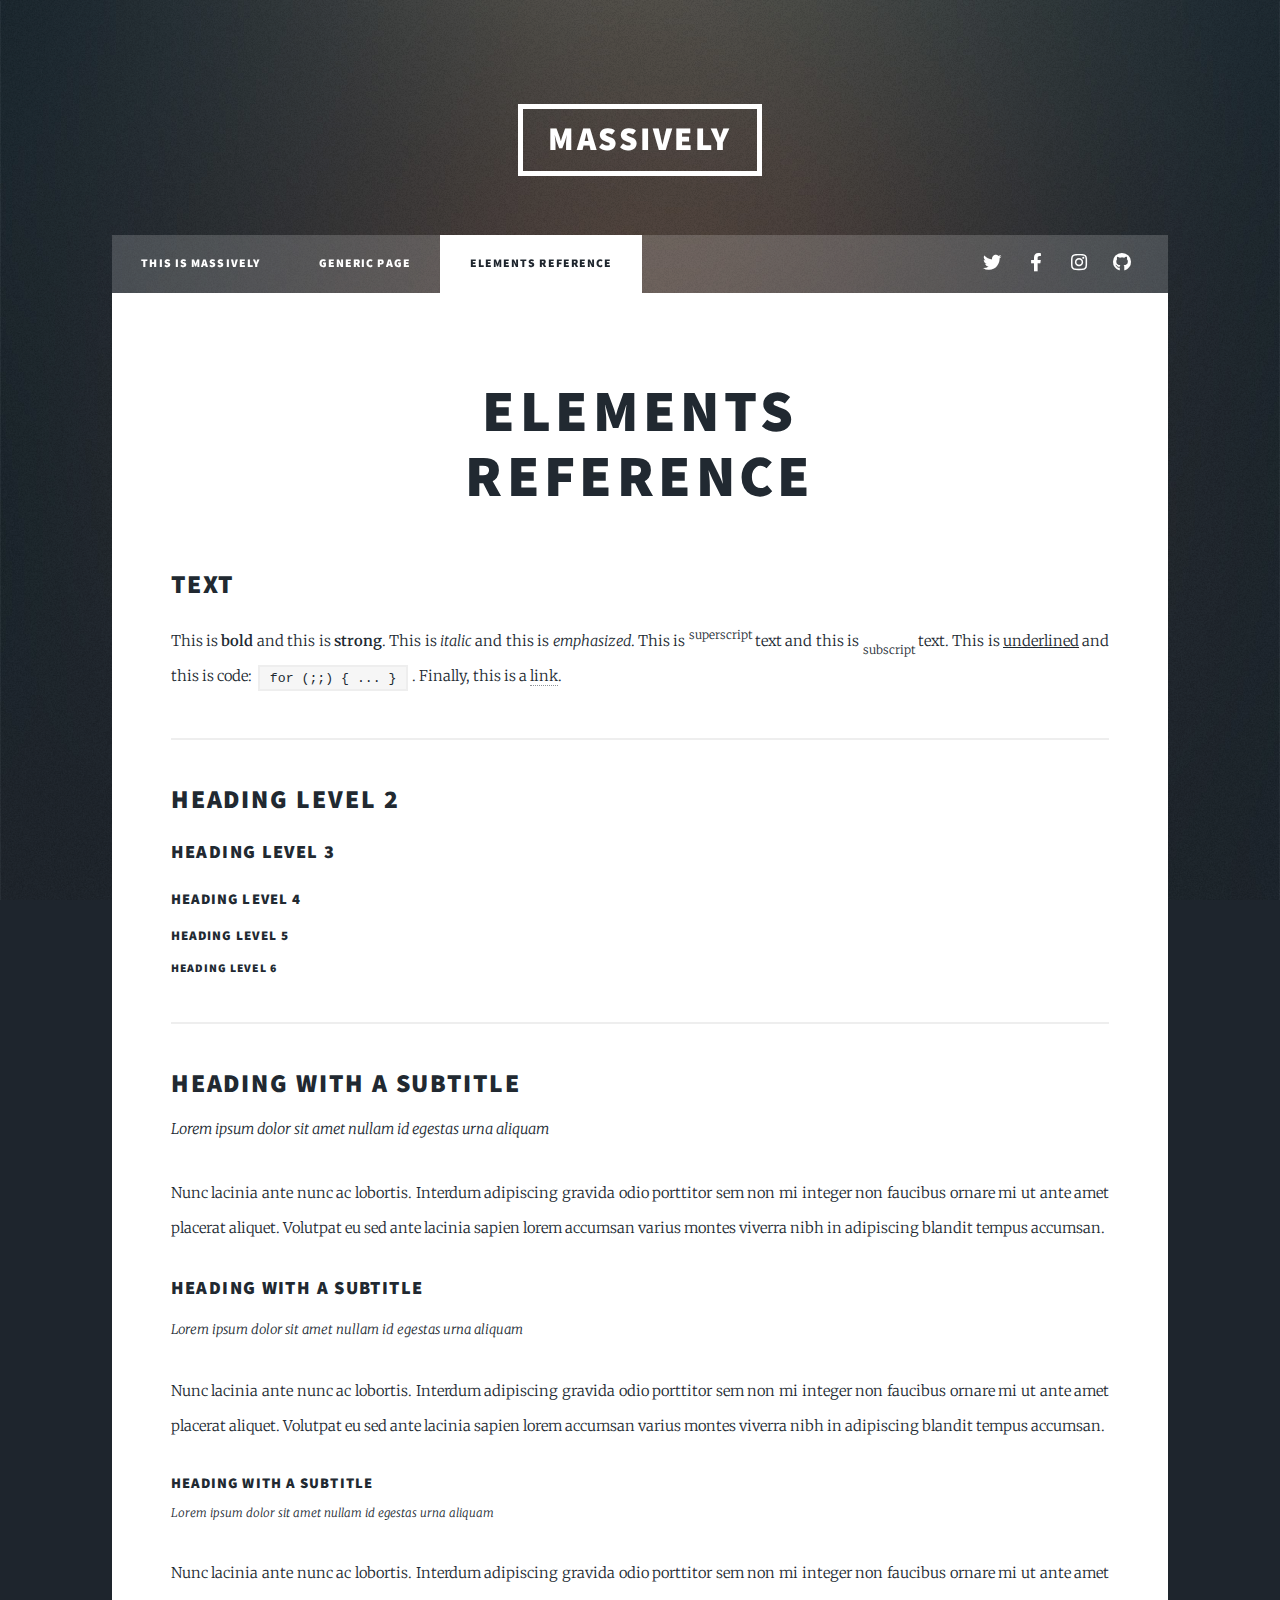
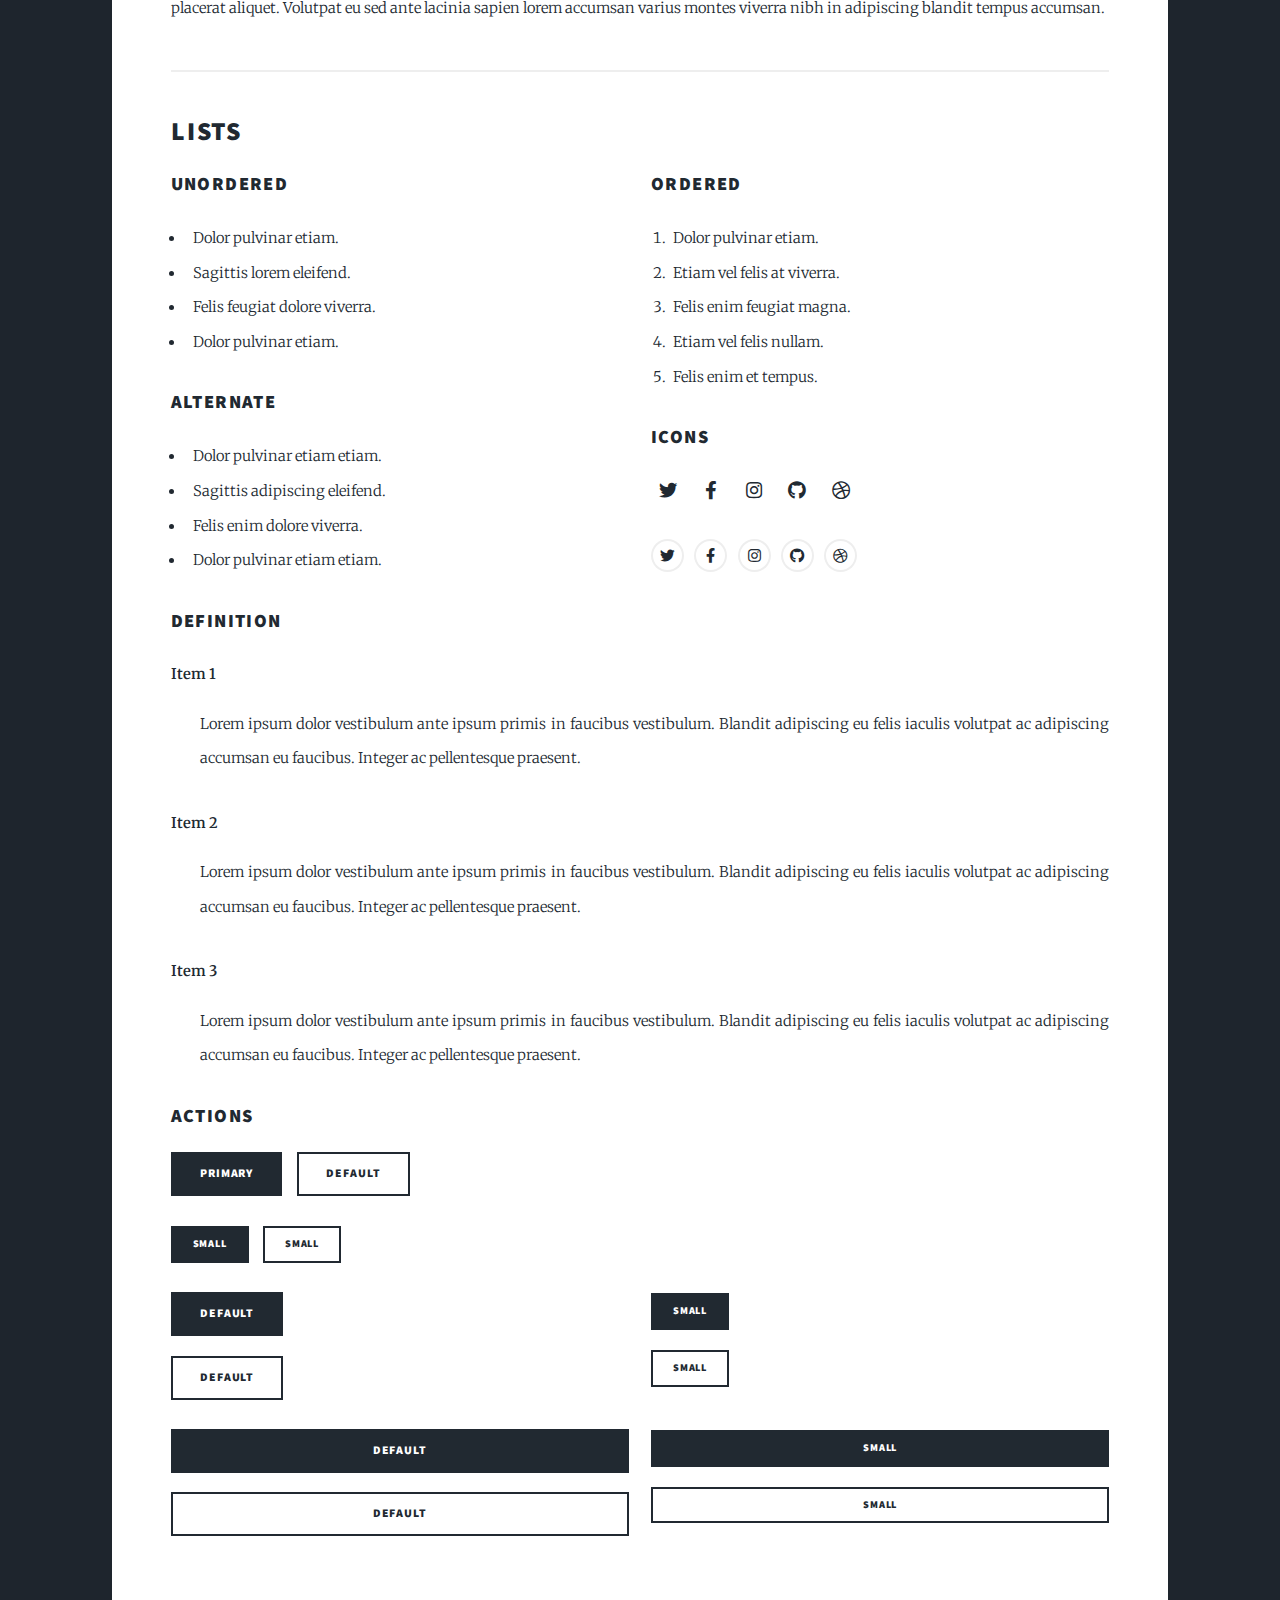
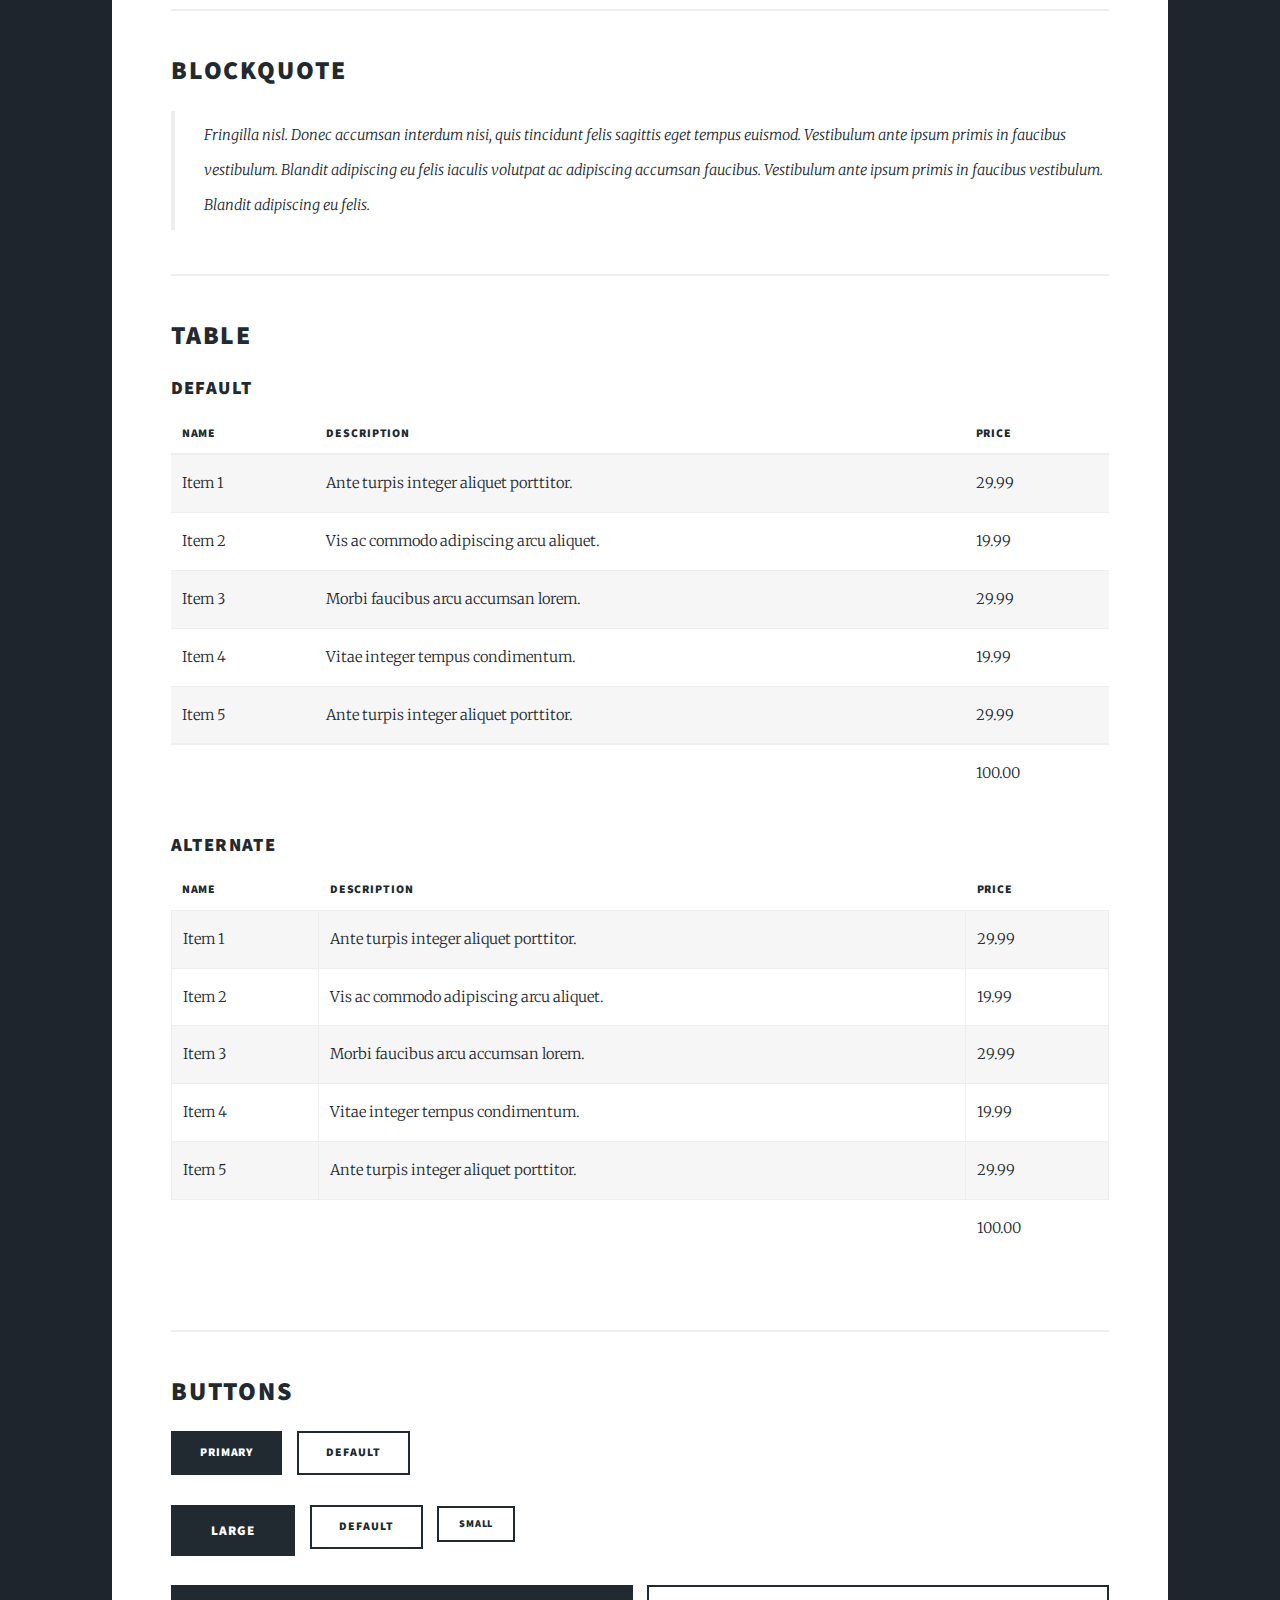
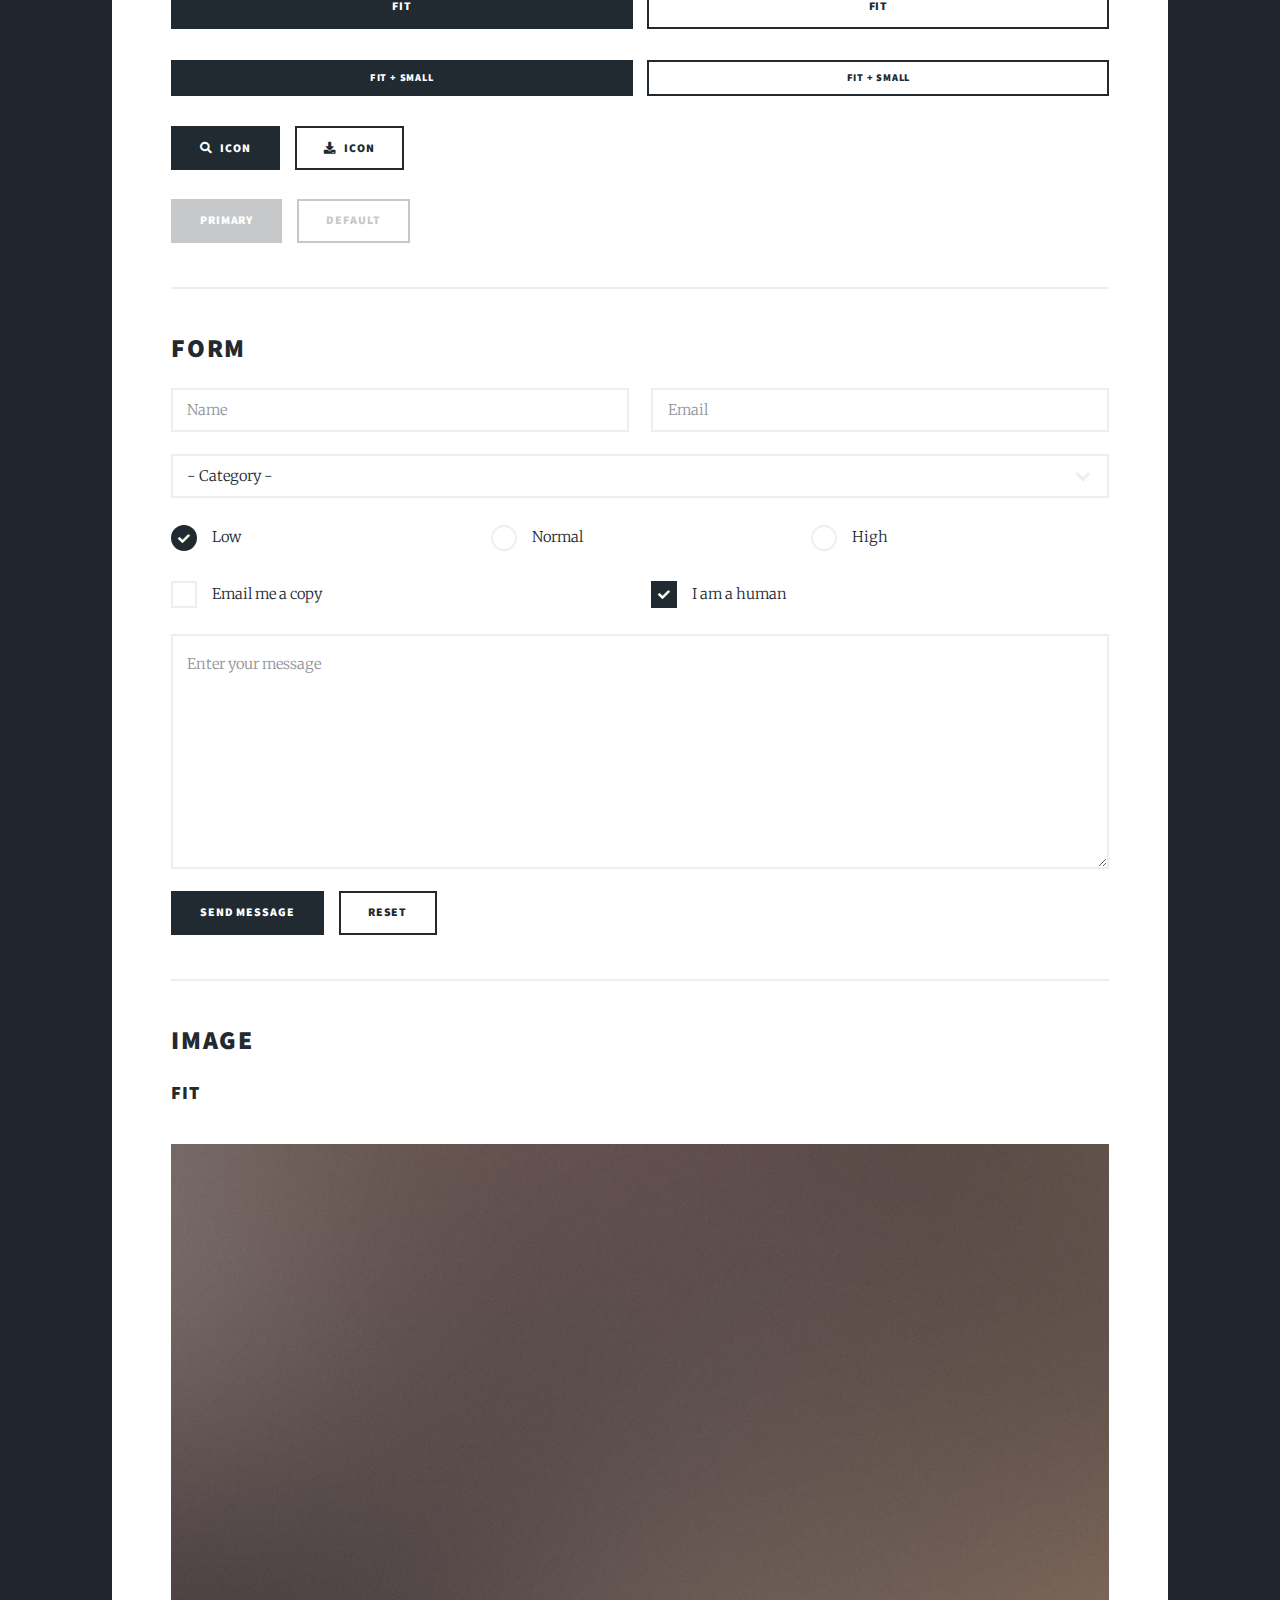
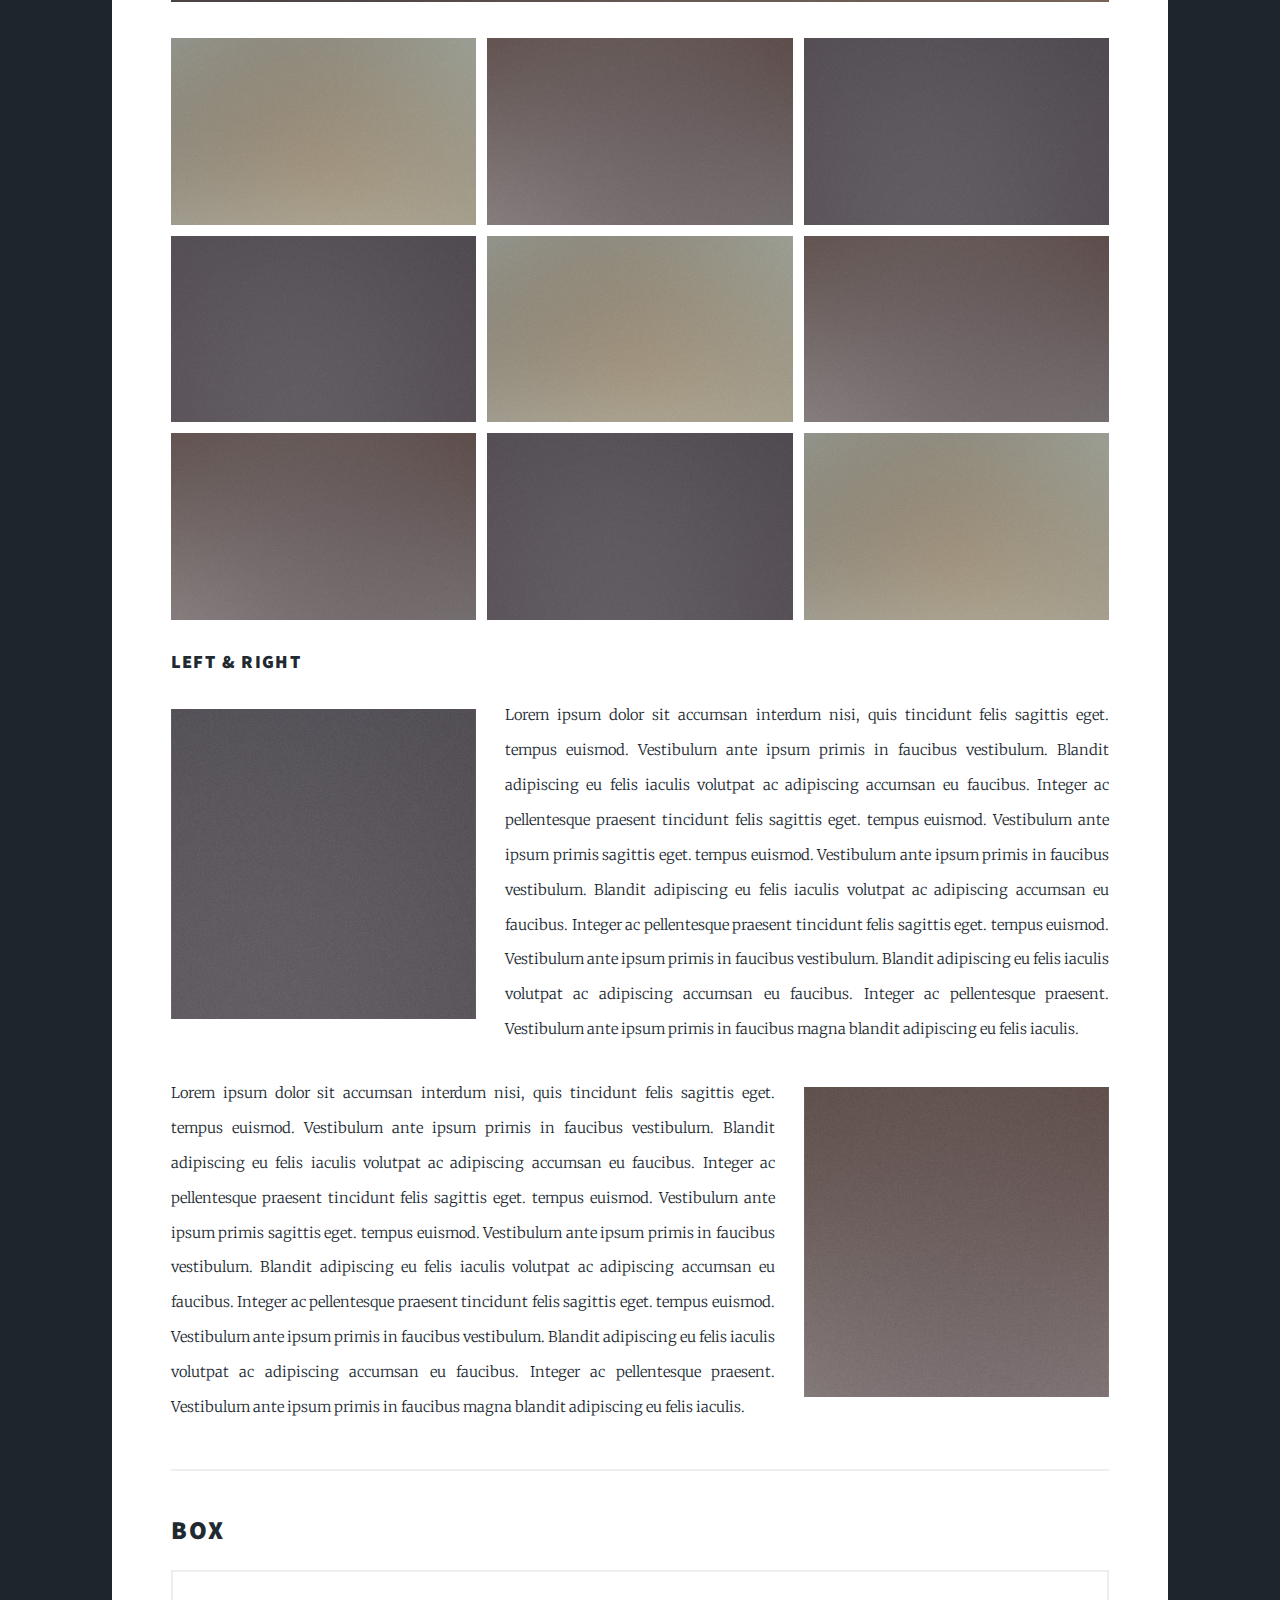
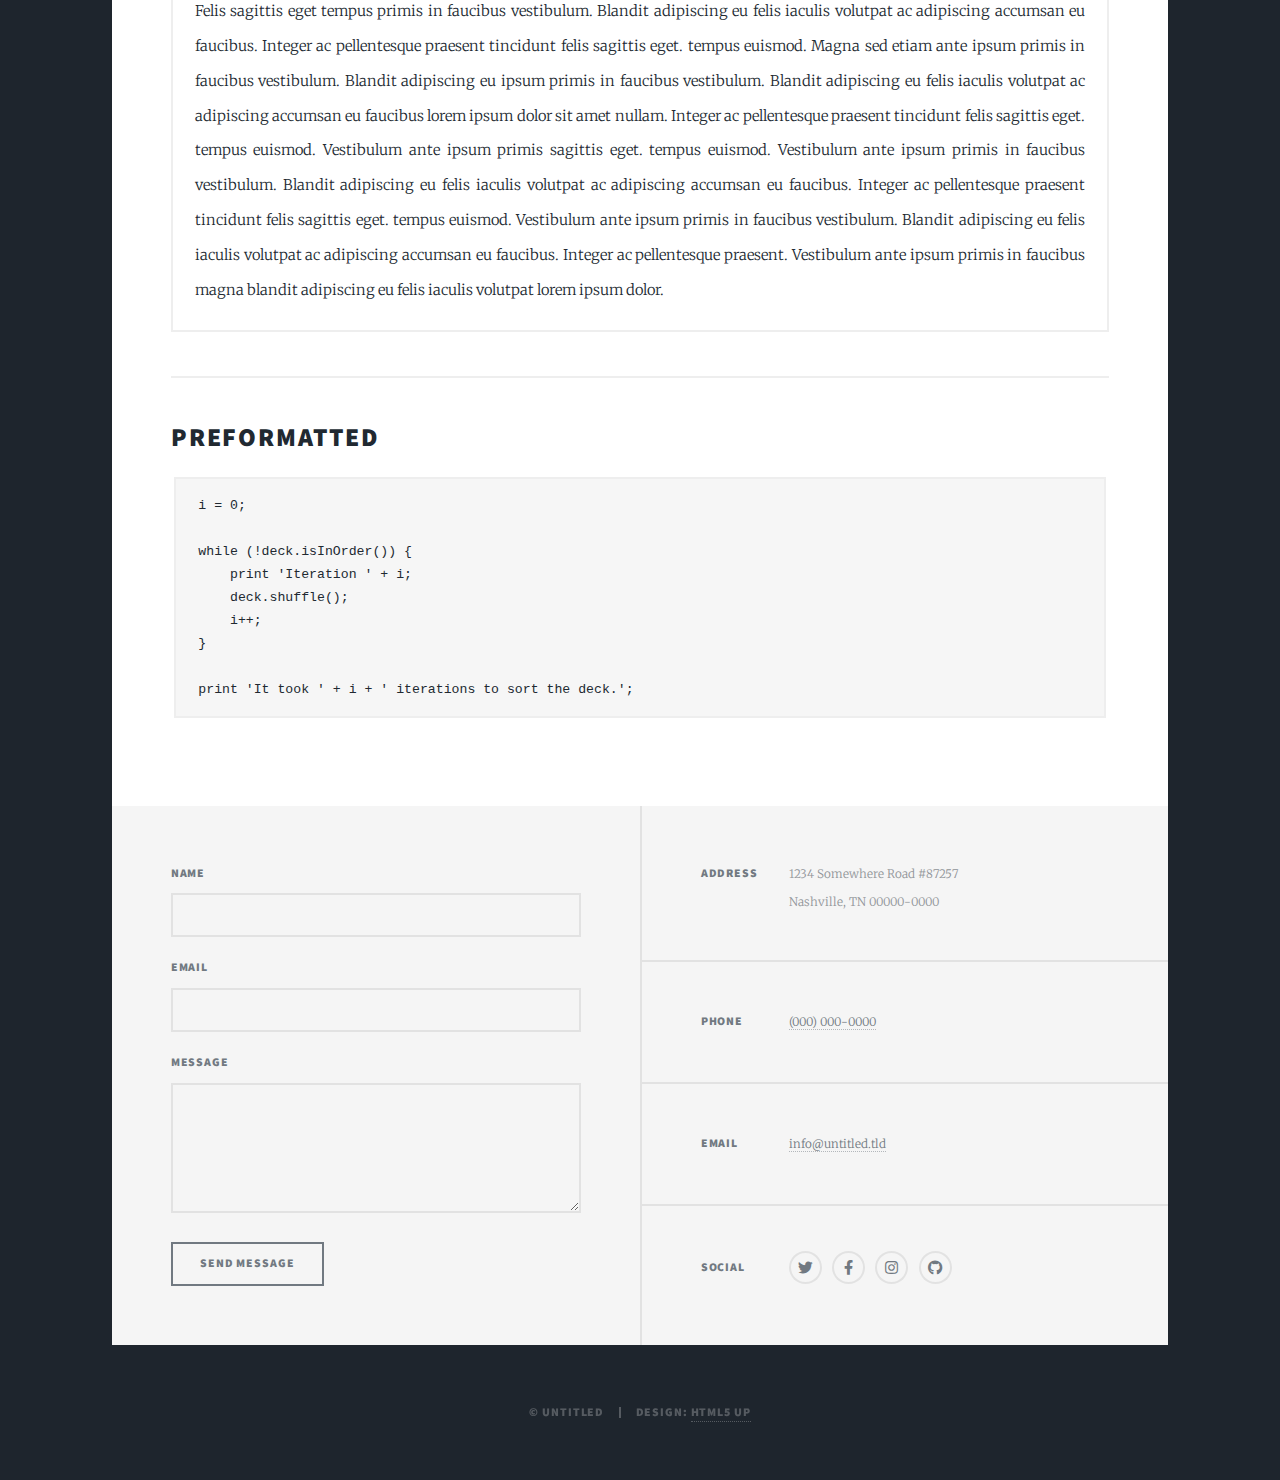
==== elements.html @ d85bef2a "Add files via upload" ====
<!DOCTYPE HTML>
<!--
	Massively by HTML5 UP
	html5up.net | @ajlkn
	Free for personal and commercial use under the CCA 3.0 license (html5up.net/license)
-->
<html>
	<head>
		<title>Elements Reference - Massively by HTML5 UP</title>
		<meta charset="utf-8" />
		<meta name="viewport" content="width=device-width, initial-scale=1, user-scalable=no" />
		<link rel="stylesheet" href="assets/css/main.css" />
		<noscript><link rel="stylesheet" href="assets/css/noscript.css" /></noscript>
	</head>
	<body class="is-preload">

		<!-- Wrapper -->
			<div id="wrapper">

				<!-- Header -->
					<header id="header">
						<a href="index.html" class="logo">Massively</a>
					</header>

				<!-- Nav -->
					<nav id="nav">
						<ul class="links">
							<li><a href="index.html">This is Massively</a></li>
							<li><a href="generic.html">Generic Page</a></li>
							<li class="active"><a href="elements.html">Elements Reference</a></li>
						</ul>
						<ul class="icons">
							<li><a href="#" class="icon brands fa-twitter"><span class="label">Twitter</span></a></li>
							<li><a href="#" class="icon brands fa-facebook-f"><span class="label">Facebook</span></a></li>
							<li><a href="#" class="icon brands fa-instagram"><span class="label">Instagram</span></a></li>
							<li><a href="#" class="icon brands fa-github"><span class="label">GitHub</span></a></li>
						</ul>
					</nav>

				<!-- Main -->
					<div id="main">

						<!-- Post -->
							<section class="post">
								<header class="major">
									<h1>Elements<br />
									Reference</h1>
								</header>

								<!-- Text stuff -->
									<h2>Text</h2>
									<p>This is <b>bold</b> and this is <strong>strong</strong>. This is <i>italic</i> and this is <em>emphasized</em>.
									This is <sup>superscript</sup> text and this is <sub>subscript</sub> text.
									This is <u>underlined</u> and this is code: <code>for (;;) { ... }</code>.
									Finally, this is a <a href="#">link</a>.</p>
									<hr />
									<h2>Heading Level 2</h2>
									<h3>Heading Level 3</h3>
									<h4>Heading Level 4</h4>
									<h5>Heading Level 5</h5>
									<h6>Heading Level 6</h6>
									<hr />
									<header>
										<h2>Heading with a Subtitle</h2>
										<p>Lorem ipsum dolor sit amet nullam id egestas urna aliquam</p>
									</header>
									<p>Nunc lacinia ante nunc ac lobortis. Interdum adipiscing gravida odio porttitor sem non mi integer non faucibus ornare mi ut ante amet placerat aliquet. Volutpat eu sed ante lacinia sapien lorem accumsan varius montes viverra nibh in adipiscing blandit tempus accumsan.</p>
									<header>
										<h3>Heading with a Subtitle</h3>
										<p>Lorem ipsum dolor sit amet nullam id egestas urna aliquam</p>
									</header>
									<p>Nunc lacinia ante nunc ac lobortis. Interdum adipiscing gravida odio porttitor sem non mi integer non faucibus ornare mi ut ante amet placerat aliquet. Volutpat eu sed ante lacinia sapien lorem accumsan varius montes viverra nibh in adipiscing blandit tempus accumsan.</p>
									<header>
										<h4>Heading with a Subtitle</h4>
										<p>Lorem ipsum dolor sit amet nullam id egestas urna aliquam</p>
									</header>
									<p>Nunc lacinia ante nunc ac lobortis. Interdum adipiscing gravida odio porttitor sem non mi integer non faucibus ornare mi ut ante amet placerat aliquet. Volutpat eu sed ante lacinia sapien lorem accumsan varius montes viverra nibh in adipiscing blandit tempus accumsan.</p>

									<hr />

								<!-- Lists -->
									<h2>Lists</h2>
									<div class="row">
										<div class="col-6 col-12-small">

											<h3>Unordered</h3>
											<ul>
												<li>Dolor pulvinar etiam.</li>
												<li>Sagittis lorem eleifend.</li>
												<li>Felis feugiat dolore viverra.</li>
												<li>Dolor pulvinar etiam.</li>
											</ul>

											<h3>Alternate</h3>
											<ul class="alt">
												<li>Dolor pulvinar etiam etiam.</li>
												<li>Sagittis adipiscing eleifend.</li>
												<li>Felis enim dolore viverra.</li>
												<li>Dolor pulvinar etiam etiam.</li>
											</ul>

										</div>
										<div class="col-6 col-12-small">

											<h3>Ordered</h3>
											<ol>
												<li>Dolor pulvinar etiam.</li>
												<li>Etiam vel felis at viverra.</li>
												<li>Felis enim feugiat magna.</li>
												<li>Etiam vel felis nullam.</li>
												<li>Felis enim et tempus.</li>
											</ol>

											<h3>Icons</h3>
											<ul class="icons">
												<li><a href="#" class="icon brands fa-twitter"><span class="label">Twitter</span></a></li>
												<li><a href="#" class="icon brands fa-facebook-f"><span class="label">Facebook</span></a></li>
												<li><a href="#" class="icon brands fa-instagram"><span class="label">Instagram</span></a></li>
												<li><a href="#" class="icon brands fa-github"><span class="label">Github</span></a></li>
												<li><a href="#" class="icon brands fa-dribbble"><span class="label">Dribbble</span></a></li>
											</ul>
											<ul class="icons alt">
												<li><a href="#" class="icon brands alt fa-twitter"><span class="label">Twitter</span></a></li>
												<li><a href="#" class="icon brands alt fa-facebook-f"><span class="label">Facebook</span></a></li>
												<li><a href="#" class="icon brands alt fa-instagram"><span class="label">Instagram</span></a></li>
												<li><a href="#" class="icon brands alt fa-github"><span class="label">Github</span></a></li>
												<li><a href="#" class="icon brands alt fa-dribbble"><span class="label">Dribbble</span></a></li>
											</ul>

										</div>
									</div>
									<h3>Definition</h3>
									<dl>
										<dt>Item 1</dt>
										<dd>
											<p>Lorem ipsum dolor vestibulum ante ipsum primis in faucibus vestibulum. Blandit adipiscing eu felis iaculis volutpat ac adipiscing accumsan eu faucibus. Integer ac pellentesque praesent.</p>
										</dd>
										<dt>Item 2</dt>
										<dd>
											<p>Lorem ipsum dolor vestibulum ante ipsum primis in faucibus vestibulum. Blandit adipiscing eu felis iaculis volutpat ac adipiscing accumsan eu faucibus. Integer ac pellentesque praesent.</p>
										</dd>
										<dt>Item 3</dt>
										<dd>
											<p>Lorem ipsum dolor vestibulum ante ipsum primis in faucibus vestibulum. Blandit adipiscing eu felis iaculis volutpat ac adipiscing accumsan eu faucibus. Integer ac pellentesque praesent.</p>
										</dd>
									</dl>

									<h3>Actions</h3>
									<ul class="actions">
										<li><a href="#" class="button primary">Primary</a></li>
										<li><a href="#" class="button">Default</a></li>
									</ul>
									<ul class="actions small">
										<li><a href="#" class="button primary small">Small</a></li>
										<li><a href="#" class="button small">Small</a></li>
									</ul>
									<div class="row">
										<div class="col-6 col-12-small">
											<ul class="actions stacked">
												<li><a href="#" class="button primary">Default</a></li>
												<li><a href="#" class="button">Default</a></li>
											</ul>
										</div>
										<div class="col-6 col-12-small">
											<ul class="actions stacked">
												<li><a href="#" class="button primary small">Small</a></li>
												<li><a href="#" class="button small">Small</a></li>
											</ul>
										</div>
									</div>
									<div class="row">
										<div class="col-6 col-12-small">
											<ul class="actions stacked">
												<li><a href="#" class="button primary fit">Default</a></li>
												<li><a href="#" class="button fit">Default</a></li>
											</ul>
										</div>
										<div class="col-6 col-12-small">
											<ul class="actions stacked">
												<li><a href="#" class="button primary small fit">Small</a></li>
												<li><a href="#" class="button small fit">Small</a></li>
											</ul>
										</div>
									</div>

									<hr />

								<!-- Blockquote -->
									<h2>Blockquote</h2>
									<blockquote>Fringilla nisl. Donec accumsan interdum nisi, quis tincidunt felis sagittis eget tempus euismod. Vestibulum ante ipsum primis in faucibus vestibulum. Blandit adipiscing eu felis iaculis volutpat ac adipiscing accumsan faucibus. Vestibulum ante ipsum primis in faucibus vestibulum. Blandit adipiscing eu felis.</blockquote>

									<hr />

								<!-- Table -->
									<h2>Table</h2>

									<h3>Default</h3>
									<div class="table-wrapper">
										<table>
											<thead>
												<tr>
													<th>Name</th>
													<th>Description</th>
													<th>Price</th>
												</tr>
											</thead>
											<tbody>
												<tr>
													<td>Item 1</td>
													<td>Ante turpis integer aliquet porttitor.</td>
													<td>29.99</td>
												</tr>
												<tr>
													<td>Item 2</td>
													<td>Vis ac commodo adipiscing arcu aliquet.</td>
													<td>19.99</td>
												</tr>
												<tr>
													<td>Item 3</td>
													<td> Morbi faucibus arcu accumsan lorem.</td>
													<td>29.99</td>
												</tr>
												<tr>
													<td>Item 4</td>
													<td>Vitae integer tempus condimentum.</td>
													<td>19.99</td>
												</tr>
												<tr>
													<td>Item 5</td>
													<td>Ante turpis integer aliquet porttitor.</td>
													<td>29.99</td>
												</tr>
											</tbody>
											<tfoot>
												<tr>
													<td colspan="2"></td>
													<td>100.00</td>
												</tr>
											</tfoot>
										</table>
									</div>

									<h3>Alternate</h3>
									<div class="table-wrapper">
										<table class="alt">
											<thead>
												<tr>
													<th>Name</th>
													<th>Description</th>
													<th>Price</th>
												</tr>
											</thead>
											<tbody>
												<tr>
													<td>Item 1</td>
													<td>Ante turpis integer aliquet porttitor.</td>
													<td>29.99</td>
												</tr>
												<tr>
													<td>Item 2</td>
													<td>Vis ac commodo adipiscing arcu aliquet.</td>
													<td>19.99</td>
												</tr>
												<tr>
													<td>Item 3</td>
													<td> Morbi faucibus arcu accumsan lorem.</td>
													<td>29.99</td>
												</tr>
												<tr>
													<td>Item 4</td>
													<td>Vitae integer tempus condimentum.</td>
													<td>19.99</td>
												</tr>
												<tr>
													<td>Item 5</td>
													<td>Ante turpis integer aliquet porttitor.</td>
													<td>29.99</td>
												</tr>
											</tbody>
											<tfoot>
												<tr>
													<td colspan="2"></td>
													<td>100.00</td>
												</tr>
											</tfoot>
										</table>
									</div>

									<hr />

								<!-- Buttons -->
									<h2>Buttons</h2>
									<ul class="actions">
										<li><a href="#" class="button primary">Primary</a></li>
										<li><a href="#" class="button">Default</a></li>
									</ul>
									<ul class="actions">
										<li><a href="#" class="button primary large">Large</a></li>
										<li><a href="#" class="button">Default</a></li>
										<li><a href="#" class="button small">Small</a></li>
									</ul>
									<ul class="actions fit">
										<li><a href="#" class="button primary fit">Fit</a></li>
										<li><a href="#" class="button fit">Fit</a></li>
									</ul>
									<ul class="actions fit small">
										<li><a href="#" class="button primary fit small">Fit + Small</a></li>
										<li><a href="#" class="button fit small">Fit + Small</a></li>
									</ul>
									<ul class="actions">
										<li><a href="#" class="button primary icon solid fa-search">Icon</a></li>
										<li><a href="#" class="button icon solid fa-download">Icon</a></li>
									</ul>
									<ul class="actions">
										<li><span class="button primary disabled">Primary</span></li>
										<li><span class="button disabled">Default</span></li>
									</ul>

									<hr />

								<!-- Form -->
									<h2>Form</h2>

									<form method="post" action="#">
										<div class="row gtr-uniform">
											<div class="col-6 col-12-xsmall">
												<input type="text" name="demo-name" id="demo-name" value="" placeholder="Name" />
											</div>
											<div class="col-6 col-12-xsmall">
												<input type="email" name="demo-email" id="demo-email" value="" placeholder="Email" />
											</div>
											<!-- Break -->
											<div class="col-12">
												<select name="demo-category" id="demo-category">
													<option value="">- Category -</option>
													<option value="1">Manufacturing</option>
													<option value="1">Shipping</option>
													<option value="1">Administration</option>
													<option value="1">Human Resources</option>
												</select>
											</div>
											<!-- Break -->
											<div class="col-4 col-12-small">
												<input type="radio" id="demo-priority-low" name="demo-priority" checked>
												<label for="demo-priority-low">Low</label>
											</div>
											<div class="col-4 col-12-small">
												<input type="radio" id="demo-priority-normal" name="demo-priority">
												<label for="demo-priority-normal">Normal</label>
											</div>
											<div class="col-4 col-12-small">
												<input type="radio" id="demo-priority-high" name="demo-priority">
												<label for="demo-priority-high">High</label>
											</div>
											<!-- Break -->
											<div class="col-6 col-12-small">
												<input type="checkbox" id="demo-copy" name="demo-copy">
												<label for="demo-copy">Email me a copy</label>
											</div>
											<div class="col-6 col-12-small">
												<input type="checkbox" id="demo-human" name="demo-human" checked>
												<label for="demo-human">I am a human</label>
											</div>
											<!-- Break -->
											<div class="col-12">
												<textarea name="demo-message" id="demo-message" placeholder="Enter your message" rows="6"></textarea>
											</div>
											<!-- Break -->
											<div class="col-12">
												<ul class="actions">
													<li><input type="submit" value="Send Message" class="primary" /></li>
													<li><input type="reset" value="Reset" /></li>
												</ul>
											</div>
										</div>
									</form>

									<hr />

								<!-- Image -->
									<h2>Image</h2>

									<h3>Fit</h3>
									<span class="image fit"><img src="images/pic01.jpg" alt="" /></span>
									<div class="box alt">
										<div class="row gtr-50 gtr-uniform">
											<div class="col-4"><span class="image fit"><img src="images/pic02.jpg" alt="" /></span></div>
											<div class="col-4"><span class="image fit"><img src="images/pic03.jpg" alt="" /></span></div>
											<div class="col-4"><span class="image fit"><img src="images/pic04.jpg" alt="" /></span></div>
											<!-- Break -->
											<div class="col-4"><span class="image fit"><img src="images/pic04.jpg" alt="" /></span></div>
											<div class="col-4"><span class="image fit"><img src="images/pic02.jpg" alt="" /></span></div>
											<div class="col-4"><span class="image fit"><img src="images/pic03.jpg" alt="" /></span></div>
											<!-- Break -->
											<div class="col-4"><span class="image fit"><img src="images/pic03.jpg" alt="" /></span></div>
											<div class="col-4"><span class="image fit"><img src="images/pic04.jpg" alt="" /></span></div>
											<div class="col-4"><span class="image fit"><img src="images/pic02.jpg" alt="" /></span></div>
										</div>
									</div>

									<h3>Left &amp; Right</h3>
									<p><span class="image left"><img src="images/pic08.jpg" alt="" /></span>Lorem ipsum dolor sit accumsan interdum nisi, quis tincidunt felis sagittis eget. tempus euismod. Vestibulum ante ipsum primis in faucibus vestibulum. Blandit adipiscing eu felis iaculis volutpat ac adipiscing accumsan eu faucibus. Integer ac pellentesque praesent tincidunt felis sagittis eget. tempus euismod. Vestibulum ante ipsum primis sagittis eget. tempus euismod. Vestibulum ante ipsum primis in faucibus vestibulum. Blandit adipiscing eu felis iaculis volutpat ac adipiscing accumsan eu faucibus. Integer ac pellentesque praesent tincidunt felis sagittis eget. tempus euismod. Vestibulum ante ipsum primis in faucibus vestibulum. Blandit adipiscing eu felis iaculis volutpat ac adipiscing accumsan eu faucibus. Integer ac pellentesque praesent. Vestibulum ante ipsum primis in faucibus magna blandit adipiscing eu felis iaculis.</p>
									<p><span class="image right"><img src="images/pic09.jpg" alt="" /></span>Lorem ipsum dolor sit accumsan interdum nisi, quis tincidunt felis sagittis eget. tempus euismod. Vestibulum ante ipsum primis in faucibus vestibulum. Blandit adipiscing eu felis iaculis volutpat ac adipiscing accumsan eu faucibus. Integer ac pellentesque praesent tincidunt felis sagittis eget. tempus euismod. Vestibulum ante ipsum primis sagittis eget. tempus euismod. Vestibulum ante ipsum primis in faucibus vestibulum. Blandit adipiscing eu felis iaculis volutpat ac adipiscing accumsan eu faucibus. Integer ac pellentesque praesent tincidunt felis sagittis eget. tempus euismod. Vestibulum ante ipsum primis in faucibus vestibulum. Blandit adipiscing eu felis iaculis volutpat ac adipiscing accumsan eu faucibus. Integer ac pellentesque praesent. Vestibulum ante ipsum primis in faucibus magna blandit adipiscing eu felis iaculis.</p>

									<hr />

								<!-- Box -->
									<h2>Box</h2>
									<div class="box">
										<p>Felis sagittis eget tempus primis in faucibus vestibulum. Blandit adipiscing eu felis iaculis volutpat ac adipiscing accumsan eu faucibus. Integer ac pellentesque praesent tincidunt felis sagittis eget. tempus euismod. Magna sed etiam ante ipsum primis in faucibus vestibulum. Blandit adipiscing eu ipsum primis in faucibus vestibulum. Blandit adipiscing eu felis iaculis volutpat ac adipiscing accumsan eu faucibus lorem ipsum dolor sit amet nullam. Integer ac pellentesque praesent tincidunt felis sagittis eget. tempus euismod. Vestibulum ante ipsum primis sagittis eget. tempus euismod. Vestibulum ante ipsum primis in faucibus vestibulum. Blandit adipiscing eu felis iaculis volutpat ac adipiscing accumsan eu faucibus. Integer ac pellentesque praesent tincidunt felis sagittis eget. tempus euismod. Vestibulum ante ipsum primis in faucibus vestibulum. Blandit adipiscing eu felis iaculis volutpat ac adipiscing accumsan eu faucibus. Integer ac pellentesque praesent. Vestibulum ante ipsum primis in faucibus magna blandit adipiscing eu felis iaculis volutpat lorem ipsum dolor.</p>
									</div>

									<hr />

								<!-- Preformatted Code -->
									<h2>Preformatted</h2>
									<pre><code>i = 0;

while (!deck.isInOrder()) {
    print 'Iteration ' + i;
    deck.shuffle();
    i++;
}

print 'It took ' + i + ' iterations to sort the deck.';
</code></pre>

							</section>

					</div>

				<!-- Footer -->
					<footer id="footer">
						<section>
							<form method="post" action="#">
								<div class="fields">
									<div class="field">
										<label for="name">Name</label>
										<input type="text" name="name" id="name" />
									</div>
									<div class="field">
										<label for="email">Email</label>
										<input type="text" name="email" id="email" />
									</div>
									<div class="field">
										<label for="message">Message</label>
										<textarea name="message" id="message" rows="3"></textarea>
									</div>
								</div>
								<ul class="actions">
									<li><input type="submit" value="Send Message" /></li>
								</ul>
							</form>
						</section>
						<section class="split contact">
							<section class="alt">
								<h3>Address</h3>
								<p>1234 Somewhere Road #87257<br />
								Nashville, TN 00000-0000</p>
							</section>
							<section>
								<h3>Phone</h3>
								<p><a href="#">(000) 000-0000</a></p>
							</section>
							<section>
								<h3>Email</h3>
								<p><a href="#">info@untitled.tld</a></p>
							</section>
							<section>
								<h3>Social</h3>
								<ul class="icons alt">
									<li><a href="#" class="icon brands alt fa-twitter"><span class="label">Twitter</span></a></li>
									<li><a href="#" class="icon brands alt fa-facebook-f"><span class="label">Facebook</span></a></li>
									<li><a href="#" class="icon brands alt fa-instagram"><span class="label">Instagram</span></a></li>
									<li><a href="#" class="icon brands alt fa-github"><span class="label">GitHub</span></a></li>
								</ul>
							</section>
						</section>
					</footer>

				<!-- Copyright -->
					<div id="copyright">
						<ul><li>&copy; Untitled</li><li>Design: <a href="https://html5up.net">HTML5 UP</a></li></ul>
					</div>

			</div>

		<!-- Scripts -->
			<script src="assets/js/jquery.min.js"></script>
			<script src="assets/js/jquery.scrollex.min.js"></script>
			<script src="assets/js/jquery.scrolly.min.js"></script>
			<script src="assets/js/browser.min.js"></script>
			<script src="assets/js/breakpoints.min.js"></script>
			<script src="assets/js/util.js"></script>
			<script src="assets/js/main.js"></script>

	</body>
</html>
---- assets/css/main.css ----
@import url(fontawesome-all.min.css);
@import url("https://fonts.googleapis.com/css?family=Merriweather:300,700,300italic,700italic|Source+Sans+Pro:900");

/*
	Massively by HTML5 UP
	html5up.net | @ajlkn
	Free for personal and commercial use under the CCA 3.0 license (html5up.net/license)
*/

html, body, div, span, applet, object,
iframe, h1, h2, h3, h4, h5, h6, p, blockquote,
pre, a, abbr, acronym, address, big, cite,
code, del, dfn, em, img, ins, kbd, q, s, samp,
small, strike, strong, sub, sup, tt, var, b,
u, i, center, dl, dt, dd, ol, ul, li, fieldset,
form, label, legend, table, caption, tbody,
tfoot, thead, tr, th, td, article, aside,
canvas, details, embed, figure, figcaption,
footer, header, hgroup, menu, nav, output, ruby,
section, summary, time, mark, audio, video {
	margin: 0;
	padding: 0;
	border: 0;
	font-size: 100%;
	font: inherit;
	vertical-align: baseline;}

article, aside, details, figcaption, figure,
footer, header, hgroup, menu, nav, section {
	display: block;}

body {
	line-height: 1;
}

ol, ul {
	list-style: none;
}

blockquote, q {
	quotes: none;
}

	blockquote:before, blockquote:after, q:before, q:after {
		content: '';
		content: none;
	}

table {
	border-collapse: collapse;
	border-spacing: 0;
}

body {
	-webkit-text-size-adjust: none;
}

mark {
	background-color: transparent;
	color: inherit;
}

input::-moz-focus-inner {
	border: 0;
	padding: 0;
}

input, select, textarea {
	-moz-appearance: none;
	-webkit-appearance: none;
	-ms-appearance: none;
	appearance: none;
}

/* Basic */

	@-ms-viewport {
		width: device-width;
	}

	body {
		-ms-overflow-style: scrollbar;
	}

	@media screen and (max-width: 480px) {

		html, body {
			min-width: 320px;
		}

	}

	html {
		box-sizing: border-box;
	}

	*, *:before, *:after {
		box-sizing: inherit;
	}

	body {
		background-color: #1e252d;
	}

		body.is-preload *, body.is-preload *:before, body.is-preload *:after {
			-moz-animation: none !important;
			-webkit-animation: none !important;
			-ms-animation: none !important;
			animation: none !important;
			-moz-transition: none !important;
			-webkit-transition: none !important;
			-ms-transition: none !important;
			transition: none !important;
		}

/* Type */

	html {
		font-size: 16pt;
	}

		@media screen and (max-width: 1680px) {

			html {
				font-size: 12pt;
			}

		}

		@media screen and (max-width: 1280px) {

			html {
				font-size: 11pt;
			}

		}

		@media screen and (max-width: 360px) {

			html {
				font-size: 10pt;
			}

		}

	body {
		color: #212931;
	}

	body, input, select, textarea {
		font-family: "Merriweather", Georgia, serif;
		font-weight: 300;
		font-size: 1rem;
		line-height: 2.375;
	}

	a {
		-moz-transition: color 0.2s ease-in-out, background-color 0.2s ease-in-out, border-color 0.2s ease-in-out, box-shadow 0.2s ease-in-out;
		-webkit-transition: color 0.2s ease-in-out, background-color 0.2s ease-in-out, border-color 0.2s ease-in-out, box-shadow 0.2s ease-in-out;
		-ms-transition: color 0.2s ease-in-out, background-color 0.2s ease-in-out, border-color 0.2s ease-in-out, box-shadow 0.2s ease-in-out;
		transition: color 0.2s ease-in-out, background-color 0.2s ease-in-out, border-color 0.2s ease-in-out, box-shadow 0.2s ease-in-out;
		border-bottom: dotted 1px;
		text-decoration: none;
	}

		a:hover {
			border-bottom-color: transparent;
		}

	strong, b {
		font-weight: 600;
	}

	em, i {
		font-style: italic;
	}

	p {
		text-align: justify;
		margin: 0 0 2rem 0;
	}

	h1, h2, h3, h4, h5, h6 {
		font-family: "Source Sans Pro", Helvetica, sans-serif;
		font-weight: 900;
		line-height: 1.5;
		letter-spacing: 0.075em;
		text-transform: uppercase;
		margin: 0 0 1rem 0;
	}

		h1 a, h2 a, h3 a, h4 a, h5 a, h6 a {
			border-bottom: 0;
			color: inherit;
			text-decoration: none;
		}

	h1 {
		font-size: 4rem;
		line-height: 1.1;
		margin: 0 0 2rem 0;
	}

	h2 {
		font-size: 1.75rem;
		line-height: 1.3;
		margin: 0 0 1.5rem 0;
	}

	h3 {
		font-size: 1.25rem;
		margin: 0 0 1.5rem 0;
	}

	h4 {
		font-size: 1rem;
	}

	h5 {
		font-size: 0.9rem;
	}

	h6 {
		font-size: 0.8rem;
	}

	sub {
		font-size: 0.8rem;
		position: relative;
		top: 0.5rem;
	}

	sup {
		font-size: 0.8rem;
		position: relative;
		top: -0.5rem;
	}

	blockquote {
		border-left: solid 4px;
		font-style: italic;
		margin: 0 0 2rem 0;
		padding: 0.5rem 0 0.5rem 2rem;
	}

	code {
		border: solid 2px;
		font-family: "Courier New", monospace;
		font-size: 0.9rem;
		margin: 0 0.25rem;
		padding: 0.25rem 0.65rem;
	}

	pre {
		-webkit-overflow-scrolling: touch;
		font-family: "Courier New", monospace;
		font-size: 0.9rem;
		margin: 0 0 2rem 0;
	}

		pre code {
			display: block;
			line-height: 1.75;
			padding: 1rem 1.5rem;
			overflow-x: auto;
		}

	hr {
		border: 0;
		border-bottom: solid 2px;
		margin: 3rem 0;
	}

		hr.major {
			margin: 5rem 0;
		}

	.align-left {
		text-align: left;
	}

	.align-center {
		text-align: center;
	}

	.align-right {
		text-align: right;
	}

	input, select, textarea {
		color: #212931;
	}

	a {
		color: #212931;
		border-bottom-color: rgba(33, 41, 49, 0.5);
	}

		a:hover {
			border-bottom-color: transparent;
			color: #18bfef !important;
		}

	strong, b {
		color: #212931;
	}

	h1, h2, h3, h4, h5, h6 {
		color: #212931;
	}

	blockquote {
		border-left-color: #eeeeee;
	}

	code {
		background: rgba(220, 220, 220, 0.25);
		border-color: #eeeeee;
	}

	hr {
		border-bottom-color: #eeeeee;
	}

/* Row */

	.row {
		display: flex;
		flex-wrap: wrap;
		box-sizing: border-box;
		align-items: stretch;
	}

		.row > * {
			box-sizing: border-box;
		}

		.row.gtr-uniform > * > :last-child {
			margin-bottom: 0;
		}

		.row.aln-left {
			justify-content: flex-start;
		}

		.row.aln-center {
			justify-content: center;
		}

		.row.aln-right {
			justify-content: flex-end;
		}

		.row.aln-top {
			align-items: flex-start;
		}

		.row.aln-middle {
			align-items: center;
		}

		.row.aln-bottom {
			align-items: flex-end;
		}

		.row > .imp {
			order: -1;
		}

		.row > .col-1 {
			width: 8.33333%;
		}

		.row > .off-1 {
			margin-left: 8.33333%;
		}

		.row > .col-2 {
			width: 16.66667%;
		}

		.row > .off-2 {
			margin-left: 16.66667%;
		}

		.row > .col-3 {
			width: 25%;
		}

		.row > .off-3 {
			margin-left: 25%;
		}

		.row > .col-4 {
			width: 33.33333%;
		}

		.row > .off-4 {
			margin-left: 33.33333%;
		}

		.row > .col-5 {
			width: 41.66667%;
		}

		.row > .off-5 {
			margin-left: 41.66667%;
		}

		.row > .col-6 {
			width: 50%;
		}

		.row > .off-6 {
			margin-left: 50%;
		}

		.row > .col-7 {
			width: 58.33333%;
		}

		.row > .off-7 {
			margin-left: 58.33333%;
		}

		.row > .col-8 {
			width: 66.66667%;
		}

		.row > .off-8 {
			margin-left: 66.66667%;
		}

		.row > .col-9 {
			width: 75%;
		}

		.row > .off-9 {
			margin-left: 75%;
		}

		.row > .col-10 {
			width: 83.33333%;
		}

		.row > .off-10 {
			margin-left: 83.33333%;
		}

		.row > .col-11 {
			width: 91.66667%;
		}

		.row > .off-11 {
			margin-left: 91.66667%;
		}

		.row > .col-12 {
			width: 100%;
		}

		.row > .off-12 {
			margin-left: 100%;
		}

		.row.gtr-0 {
			margin-top: 0;
			margin-left: 0rem;
		}

			.row.gtr-0 > * {
				padding: 0 0 0 0rem;
			}

			.row.gtr-0.gtr-uniform {
				margin-top: 0rem;
			}

				.row.gtr-0.gtr-uniform > * {
					padding-top: 0rem;
				}

		.row.gtr-25 {
			margin-top: 0;
			margin-left: -0.375rem;
		}

			.row.gtr-25 > * {
				padding: 0 0 0 0.375rem;
			}

			.row.gtr-25.gtr-uniform {
				margin-top: -0.375rem;
			}

				.row.gtr-25.gtr-uniform > * {
					padding-top: 0.375rem;
				}

		.row.gtr-50 {
			margin-top: 0;
			margin-left: -0.75rem;
		}

			.row.gtr-50 > * {
				padding: 0 0 0 0.75rem;
			}

			.row.gtr-50.gtr-uniform {
				margin-top: -0.75rem;
			}

				.row.gtr-50.gtr-uniform > * {
					padding-top: 0.75rem;
				}

		.row {
			margin-top: 0;
			margin-left: -1.5rem;
		}

			.row > * {
				padding: 0 0 0 1.5rem;
			}

			.row.gtr-uniform {
				margin-top: -1.5rem;
			}

				.row.gtr-uniform > * {
					padding-top: 1.5rem;
				}

		.row.gtr-150 {
			margin-top: 0;
			margin-left: -2.25rem;
		}

			.row.gtr-150 > * {
				padding: 0 0 0 2.25rem;
			}

			.row.gtr-150.gtr-uniform {
				margin-top: -2.25rem;
			}

				.row.gtr-150.gtr-uniform > * {
					padding-top: 2.25rem;
				}

		.row.gtr-200 {
			margin-top: 0;
			margin-left: -3rem;
		}

			.row.gtr-200 > * {
				padding: 0 0 0 3rem;
			}

			.row.gtr-200.gtr-uniform {
				margin-top: -3rem;
			}

				.row.gtr-200.gtr-uniform > * {
					padding-top: 3rem;
				}

		@media screen and (max-width: 1680px) {

			.row {
				display: flex;
				flex-wrap: wrap;
				box-sizing: border-box;
				align-items: stretch;
			}

				.row > * {
					box-sizing: border-box;
				}

				.row.gtr-uniform > * > :last-child {
					margin-bottom: 0;
				}

				.row.aln-left {
					justify-content: flex-start;
				}

				.row.aln-center {
					justify-content: center;
				}

				.row.aln-right {
					justify-content: flex-end;
				}

				.row.aln-top {
					align-items: flex-start;
				}

				.row.aln-middle {
					align-items: center;
				}

				.row.aln-bottom {
					align-items: flex-end;
				}

				.row > .imp-xlarge {
					order: -1;
				}

				.row > .col-1-xlarge {
					width: 8.33333%;
				}

				.row > .off-1-xlarge {
					margin-left: 8.33333%;
				}

				.row > .col-2-xlarge {
					width: 16.66667%;
				}

				.row > .off-2-xlarge {
					margin-left: 16.66667%;
				}

				.row > .col-3-xlarge {
					width: 25%;
				}

				.row > .off-3-xlarge {
					margin-left: 25%;
				}

				.row > .col-4-xlarge {
					width: 33.33333%;
				}

				.row > .off-4-xlarge {
					margin-left: 33.33333%;
				}

				.row > .col-5-xlarge {
					width: 41.66667%;
				}

				.row > .off-5-xlarge {
					margin-left: 41.66667%;
				}

				.row > .col-6-xlarge {
					width: 50%;
				}

				.row > .off-6-xlarge {
					margin-left: 50%;
				}

				.row > .col-7-xlarge {
					width: 58.33333%;
				}

				.row > .off-7-xlarge {
					margin-left: 58.33333%;
				}

				.row > .col-8-xlarge {
					width: 66.66667%;
				}

				.row > .off-8-xlarge {
					margin-left: 66.66667%;
				}

				.row > .col-9-xlarge {
					width: 75%;
				}

				.row > .off-9-xlarge {
					margin-left: 75%;
				}

				.row > .col-10-xlarge {
					width: 83.33333%;
				}

				.row > .off-10-xlarge {
					margin-left: 83.33333%;
				}

				.row > .col-11-xlarge {
					width: 91.66667%;
				}

				.row > .off-11-xlarge {
					margin-left: 91.66667%;
				}

				.row > .col-12-xlarge {
					width: 100%;
				}

				.row > .off-12-xlarge {
					margin-left: 100%;
				}

				.row.gtr-0 {
					margin-top: 0;
					margin-left: 0rem;
				}

					.row.gtr-0 > * {
						padding: 0 0 0 0rem;
					}

					.row.gtr-0.gtr-uniform {
						margin-top: 0rem;
					}

						.row.gtr-0.gtr-uniform > * {
							padding-top: 0rem;
						}

				.row.gtr-25 {
					margin-top: 0;
					margin-left: -0.375rem;
				}

					.row.gtr-25 > * {
						padding: 0 0 0 0.375rem;
					}

					.row.gtr-25.gtr-uniform {
						margin-top: -0.375rem;
					}

						.row.gtr-25.gtr-uniform > * {
							padding-top: 0.375rem;
						}

				.row.gtr-50 {
					margin-top: 0;
					margin-left: -0.75rem;
				}

					.row.gtr-50 > * {
						padding: 0 0 0 0.75rem;
					}

					.row.gtr-50.gtr-uniform {
						margin-top: -0.75rem;
					}

						.row.gtr-50.gtr-uniform > * {
							padding-top: 0.75rem;
						}

				.row {
					margin-top: 0;
					margin-left: -1.5rem;
				}

					.row > * {
						padding: 0 0 0 1.5rem;
					}

					.row.gtr-uniform {
						margin-top: -1.5rem;
					}

						.row.gtr-uniform > * {
							padding-top: 1.5rem;
						}

				.row.gtr-150 {
					margin-top: 0;
					margin-left: -2.25rem;
				}

					.row.gtr-150 > * {
						padding: 0 0 0 2.25rem;
					}

					.row.gtr-150.gtr-uniform {
						margin-top: -2.25rem;
					}

						.row.gtr-150.gtr-uniform > * {
							padding-top: 2.25rem;
						}

				.row.gtr-200 {
					margin-top: 0;
					margin-left: -3rem;
				}

					.row.gtr-200 > * {
						padding: 0 0 0 3rem;
					}

					.row.gtr-200.gtr-uniform {
						margin-top: -3rem;
					}

						.row.gtr-200.gtr-uniform > * {
							padding-top: 3rem;
						}

		}

		@media screen and (max-width: 1280px) {

			.row {
				display: flex;
				flex-wrap: wrap;
				box-sizing: border-box;
				align-items: stretch;
			}

				.row > * {
					box-sizing: border-box;
				}

				.row.gtr-uniform > * > :last-child {
					margin-bottom: 0;
				}

				.row.aln-left {
					justify-content: flex-start;
				}

				.row.aln-center {
					justify-content: center;
				}

				.row.aln-right {
					justify-content: flex-end;
				}

				.row.aln-top {
					align-items: flex-start;
				}

				.row.aln-middle {
					align-items: center;
				}

				.row.aln-bottom {
					align-items: flex-end;
				}

				.row > .imp-large {
					order: -1;
				}

				.row > .col-1-large {
					width: 8.33333%;
				}

				.row > .off-1-large {
					margin-left: 8.33333%;
				}

				.row > .col-2-large {
					width: 16.66667%;
				}

				.row > .off-2-large {
					margin-left: 16.66667%;
				}

				.row > .col-3-large {
					width: 25%;
				}

				.row > .off-3-large {
					margin-left: 25%;
				}

				.row > .col-4-large {
					width: 33.33333%;
				}

				.row > .off-4-large {
					margin-left: 33.33333%;
				}

				.row > .col-5-large {
					width: 41.66667%;
				}

				.row > .off-5-large {
					margin-left: 41.66667%;
				}

				.row > .col-6-large {
					width: 50%;
				}

				.row > .off-6-large {
					margin-left: 50%;
				}

				.row > .col-7-large {
					width: 58.33333%;
				}

				.row > .off-7-large {
					margin-left: 58.33333%;
				}

				.row > .col-8-large {
					width: 66.66667%;
				}

				.row > .off-8-large {
					margin-left: 66.66667%;
				}

				.row > .col-9-large {
					width: 75%;
				}

				.row > .off-9-large {
					margin-left: 75%;
				}

				.row > .col-10-large {
					width: 83.33333%;
				}

				.row > .off-10-large {
					margin-left: 83.33333%;
				}

				.row > .col-11-large {
					width: 91.66667%;
				}

				.row > .off-11-large {
					margin-left: 91.66667%;
				}

				.row > .col-12-large {
					width: 100%;
				}

				.row > .off-12-large {
					margin-left: 100%;
				}

				.row.gtr-0 {
					margin-top: 0;
					margin-left: 0rem;
				}

					.row.gtr-0 > * {
						padding: 0 0 0 0rem;
					}

					.row.gtr-0.gtr-uniform {
						margin-top: 0rem;
					}

						.row.gtr-0.gtr-uniform > * {
							padding-top: 0rem;
						}

				.row.gtr-25 {
					margin-top: 0;
					margin-left: -0.375rem;
				}

					.row.gtr-25 > * {
						padding: 0 0 0 0.375rem;
					}

					.row.gtr-25.gtr-uniform {
						margin-top: -0.375rem;
					}

						.row.gtr-25.gtr-uniform > * {
							padding-top: 0.375rem;
						}

				.row.gtr-50 {
					margin-top: 0;
					margin-left: -0.75rem;
				}

					.row.gtr-50 > * {
						padding: 0 0 0 0.75rem;
					}

					.row.gtr-50.gtr-uniform {
						margin-top: -0.75rem;
					}

						.row.gtr-50.gtr-uniform > * {
							padding-top: 0.75rem;
						}

				.row {
					margin-top: 0;
					margin-left: -1.5rem;
				}

					.row > * {
						padding: 0 0 0 1.5rem;
					}

					.row.gtr-uniform {
						margin-top: -1.5rem;
					}

						.row.gtr-uniform > * {
							padding-top: 1.5rem;
						}

				.row.gtr-150 {
					margin-top: 0;
					margin-left: -2.25rem;
				}

					.row.gtr-150 > * {
						padding: 0 0 0 2.25rem;
					}

					.row.gtr-150.gtr-uniform {
						margin-top: -2.25rem;
					}

						.row.gtr-150.gtr-uniform > * {
							padding-top: 2.25rem;
						}

				.row.gtr-200 {
					margin-top: 0;
					margin-left: -3rem;
				}

					.row.gtr-200 > * {
						padding: 0 0 0 3rem;
					}

					.row.gtr-200.gtr-uniform {
						margin-top: -3rem;
					}

						.row.gtr-200.gtr-uniform > * {
							padding-top: 3rem;
						}

		}

		@media screen and (max-width: 980px) {

			.row {
				display: flex;
				flex-wrap: wrap;
				box-sizing: border-box;
				align-items: stretch;
			}

				.row > * {
					box-sizing: border-box;
				}

				.row.gtr-uniform > * > :last-child {
					margin-bottom: 0;
				}

				.row.aln-left {
					justify-content: flex-start;
				}

				.row.aln-center {
					justify-content: center;
				}

				.row.aln-right {
					justify-content: flex-end;
				}

				.row.aln-top {
					align-items: flex-start;
				}

				.row.aln-middle {
					align-items: center;
				}

				.row.aln-bottom {
					align-items: flex-end;
				}

				.row > .imp-medium {
					order: -1;
				}

				.row > .col-1-medium {
					width: 8.33333%;
				}

				.row > .off-1-medium {
					margin-left: 8.33333%;
				}

				.row > .col-2-medium {
					width: 16.66667%;
				}

				.row > .off-2-medium {
					margin-left: 16.66667%;
				}

				.row > .col-3-medium {
					width: 25%;
				}

				.row > .off-3-medium {
					margin-left: 25%;
				}

				.row > .col-4-medium {
					width: 33.33333%;
				}

				.row > .off-4-medium {
					margin-left: 33.33333%;
				}

				.row > .col-5-medium {
					width: 41.66667%;
				}

				.row > .off-5-medium {
					margin-left: 41.66667%;
				}

				.row > .col-6-medium {
					width: 50%;
				}

				.row > .off-6-medium {
					margin-left: 50%;
				}

				.row > .col-7-medium {
					width: 58.33333%;
				}

				.row > .off-7-medium {
					margin-left: 58.33333%;
				}

				.row > .col-8-medium {
					width: 66.66667%;
				}

				.row > .off-8-medium {
					margin-left: 66.66667%;
				}

				.row > .col-9-medium {
					width: 75%;
				}

				.row > .off-9-medium {
					margin-left: 75%;
				}

				.row > .col-10-medium {
					width: 83.33333%;
				}

				.row > .off-10-medium {
					margin-left: 83.33333%;
				}

				.row > .col-11-medium {
					width: 91.66667%;
				}

				.row > .off-11-medium {
					margin-left: 91.66667%;
				}

				.row > .col-12-medium {
					width: 100%;
				}

				.row > .off-12-medium {
					margin-left: 100%;
				}

				.row.gtr-0 {
					margin-top: 0;
					margin-left: 0rem;
				}

					.row.gtr-0 > * {
						padding: 0 0 0 0rem;
					}

					.row.gtr-0.gtr-uniform {
						margin-top: 0rem;
					}

						.row.gtr-0.gtr-uniform > * {
							padding-top: 0rem;
						}

				.row.gtr-25 {
					margin-top: 0;
					margin-left: -0.375rem;
				}

					.row.gtr-25 > * {
						padding: 0 0 0 0.375rem;
					}

					.row.gtr-25.gtr-uniform {
						margin-top: -0.375rem;
					}

						.row.gtr-25.gtr-uniform > * {
							padding-top: 0.375rem;
						}

				.row.gtr-50 {
					margin-top: 0;
					margin-left: -0.75rem;
				}

					.row.gtr-50 > * {
						padding: 0 0 0 0.75rem;
					}

					.row.gtr-50.gtr-uniform {
						margin-top: -0.75rem;
					}

						.row.gtr-50.gtr-uniform > * {
							padding-top: 0.75rem;
						}

				.row {
					margin-top: 0;
					margin-left: -1.5rem;
				}

					.row > * {
						padding: 0 0 0 1.5rem;
					}

					.row.gtr-uniform {
						margin-top: -1.5rem;
					}

						.row.gtr-uniform > * {
							padding-top: 1.5rem;
						}

				.row.gtr-150 {
					margin-top: 0;
					margin-left: -2.25rem;
				}

					.row.gtr-150 > * {
						padding: 0 0 0 2.25rem;
					}

					.row.gtr-150.gtr-uniform {
						margin-top: -2.25rem;
					}

						.row.gtr-150.gtr-uniform > * {
							padding-top: 2.25rem;
						}

				.row.gtr-200 {
					margin-top: 0;
					margin-left: -3rem;
				}

					.row.gtr-200 > * {
						padding: 0 0 0 3rem;
					}

					.row.gtr-200.gtr-uniform {
						margin-top: -3rem;
					}

						.row.gtr-200.gtr-uniform > * {
							padding-top: 3rem;
						}

		}

		@media screen and (max-width: 736px) {

			.row {
				display: flex;
				flex-wrap: wrap;
				box-sizing: border-box;
				align-items: stretch;
			}

				.row > * {
					box-sizing: border-box;
				}

				.row.gtr-uniform > * > :last-child {
					margin-bottom: 0;
				}

				.row.aln-left {
					justify-content: flex-start;
				}

				.row.aln-center {
					justify-content: center;
				}

				.row.aln-right {
					justify-content: flex-end;
				}

				.row.aln-top {
					align-items: flex-start;
				}

				.row.aln-middle {
					align-items: center;
				}

				.row.aln-bottom {
					align-items: flex-end;
				}

				.row > .imp-small {
					order: -1;
				}

				.row > .col-1-small {
					width: 8.33333%;
				}

				.row > .off-1-small {
					margin-left: 8.33333%;
				}

				.row > .col-2-small {
					width: 16.66667%;
				}

				.row > .off-2-small {
					margin-left: 16.66667%;
				}

				.row > .col-3-small {
					width: 25%;
				}

				.row > .off-3-small {
					margin-left: 25%;
				}

				.row > .col-4-small {
					width: 33.33333%;
				}

				.row > .off-4-small {
					margin-left: 33.33333%;
				}

				.row > .col-5-small {
					width: 41.66667%;
				}

				.row > .off-5-small {
					margin-left: 41.66667%;
				}

				.row > .col-6-small {
					width: 50%;
				}

				.row > .off-6-small {
					margin-left: 50%;
				}

				.row > .col-7-small {
					width: 58.33333%;
				}

				.row > .off-7-small {
					margin-left: 58.33333%;
				}

				.row > .col-8-small {
					width: 66.66667%;
				}

				.row > .off-8-small {
					margin-left: 66.66667%;
				}

				.row > .col-9-small {
					width: 75%;
				}

				.row > .off-9-small {
					margin-left: 75%;
				}

				.row > .col-10-small {
					width: 83.33333%;
				}

				.row > .off-10-small {
					margin-left: 83.33333%;
				}

				.row > .col-11-small {
					width: 91.66667%;
				}

				.row > .off-11-small {
					margin-left: 91.66667%;
				}

				.row > .col-12-small {
					width: 100%;
				}

				.row > .off-12-small {
					margin-left: 100%;
				}

				.row.gtr-0 {
					margin-top: 0;
					margin-left: 0rem;
				}

					.row.gtr-0 > * {
						padding: 0 0 0 0rem;
					}

					.row.gtr-0.gtr-uniform {
						margin-top: 0rem;
					}

						.row.gtr-0.gtr-uniform > * {
							padding-top: 0rem;
						}

				.row.gtr-25 {
					margin-top: 0;
					margin-left: -0.375rem;
				}

					.row.gtr-25 > * {
						padding: 0 0 0 0.375rem;
					}

					.row.gtr-25.gtr-uniform {
						margin-top: -0.375rem;
					}

						.row.gtr-25.gtr-uniform > * {
							padding-top: 0.375rem;
						}

				.row.gtr-50 {
					margin-top: 0;
					margin-left: -0.75rem;
				}

					.row.gtr-50 > * {
						padding: 0 0 0 0.75rem;
					}

					.row.gtr-50.gtr-uniform {
						margin-top: -0.75rem;
					}

						.row.gtr-50.gtr-uniform > * {
							padding-top: 0.75rem;
						}

				.row {
					margin-top: 0;
					margin-left: -1.5rem;
				}

					.row > * {
						padding: 0 0 0 1.5rem;
					}

					.row.gtr-uniform {
						margin-top: -1.5rem;
					}

						.row.gtr-uniform > * {
							padding-top: 1.5rem;
						}

				.row.gtr-150 {
					margin-top: 0;
					margin-left: -2.25rem;
				}

					.row.gtr-150 > * {
						padding: 0 0 0 2.25rem;
					}

					.row.gtr-150.gtr-uniform {
						margin-top: -2.25rem;
					}

						.row.gtr-150.gtr-uniform > * {
							padding-top: 2.25rem;
						}

				.row.gtr-200 {
					margin-top: 0;
					margin-left: -3rem;
				}

					.row.gtr-200 > * {
						padding: 0 0 0 3rem;
					}

					.row.gtr-200.gtr-uniform {
						margin-top: -3rem;
					}

						.row.gtr-200.gtr-uniform > * {
							padding-top: 3rem;
						}

		}

		@media screen and (max-width: 480px) {

			.row {
				display: flex;
				flex-wrap: wrap;
				box-sizing: border-box;
				align-items: stretch;
			}

				.row > * {
					box-sizing: border-box;
				}

				.row.gtr-uniform > * > :last-child {
					margin-bottom: 0;
				}

				.row.aln-left {
					justify-content: flex-start;
				}

				.row.aln-center {
					justify-content: center;
				}

				.row.aln-right {
					justify-content: flex-end;
				}

				.row.aln-top {
					align-items: flex-start;
				}

				.row.aln-middle {
					align-items: center;
				}

				.row.aln-bottom {
					align-items: flex-end;
				}

				.row > .imp-xsmall {
					order: -1;
				}

				.row > .col-1-xsmall {
					width: 8.33333%;
				}

				.row > .off-1-xsmall {
					margin-left: 8.33333%;
				}

				.row > .col-2-xsmall {
					width: 16.66667%;
				}

				.row > .off-2-xsmall {
					margin-left: 16.66667%;
				}

				.row > .col-3-xsmall {
					width: 25%;
				}

				.row > .off-3-xsmall {
					margin-left: 25%;
				}

				.row > .col-4-xsmall {
					width: 33.33333%;
				}

				.row > .off-4-xsmall {
					margin-left: 33.33333%;
				}

				.row > .col-5-xsmall {
					width: 41.66667%;
				}

				.row > .off-5-xsmall {
					margin-left: 41.66667%;
				}

				.row > .col-6-xsmall {
					width: 50%;
				}

				.row > .off-6-xsmall {
					margin-left: 50%;
				}

				.row > .col-7-xsmall {
					width: 58.33333%;
				}

				.row > .off-7-xsmall {
					margin-left: 58.33333%;
				}

				.row > .col-8-xsmall {
					width: 66.66667%;
				}

				.row > .off-8-xsmall {
					margin-left: 66.66667%;
				}

				.row > .col-9-xsmall {
					width: 75%;
				}

				.row > .off-9-xsmall {
					margin-left: 75%;
				}

				.row > .col-10-xsmall {
					width: 83.33333%;
				}

				.row > .off-10-xsmall {
					margin-left: 83.33333%;
				}

				.row > .col-11-xsmall {
					width: 91.66667%;
				}

				.row > .off-11-xsmall {
					margin-left: 91.66667%;
				}

				.row > .col-12-xsmall {
					width: 100%;
				}

				.row > .off-12-xsmall {
					margin-left: 100%;
				}

				.row.gtr-0 {
					margin-top: 0;
					margin-left: 0rem;
				}

					.row.gtr-0 > * {
						padding: 0 0 0 0rem;
					}

					.row.gtr-0.gtr-uniform {
						margin-top: 0rem;
					}

						.row.gtr-0.gtr-uniform > * {
							padding-top: 0rem;
						}

				.row.gtr-25 {
					margin-top: 0;
					margin-left: -0.375rem;
				}

					.row.gtr-25 > * {
						padding: 0 0 0 0.375rem;
					}

					.row.gtr-25.gtr-uniform {
						margin-top: -0.375rem;
					}

						.row.gtr-25.gtr-uniform > * {
							padding-top: 0.375rem;
						}

				.row.gtr-50 {
					margin-top: 0;
					margin-left: -0.75rem;
				}

					.row.gtr-50 > * {
						padding: 0 0 0 0.75rem;
					}

					.row.gtr-50.gtr-uniform {
						margin-top: -0.75rem;
					}

						.row.gtr-50.gtr-uniform > * {
							padding-top: 0.75rem;
						}

				.row {
					margin-top: 0;
					margin-left: -1.5rem;
				}

					.row > * {
						padding: 0 0 0 1.5rem;
					}

					.row.gtr-uniform {
						margin-top: -1.5rem;
					}

						.row.gtr-uniform > * {
							padding-top: 1.5rem;
						}

				.row.gtr-150 {
					margin-top: 0;
					margin-left: -2.25rem;
				}

					.row.gtr-150 > * {
						padding: 0 0 0 2.25rem;
					}

					.row.gtr-150.gtr-uniform {
						margin-top: -2.25rem;
					}

						.row.gtr-150.gtr-uniform > * {
							padding-top: 2.25rem;
						}

				.row.gtr-200 {
					margin-top: 0;
					margin-left: -3rem;
				}

					.row.gtr-200 > * {
						padding: 0 0 0 3rem;
					}

					.row.gtr-200.gtr-uniform {
						margin-top: -3rem;
					}

						.row.gtr-200.gtr-uniform > * {
							padding-top: 3rem;
						}

		}

		@media screen and (max-width: 360px) {

			.row {
				display: flex;
				flex-wrap: wrap;
				box-sizing: border-box;
				align-items: stretch;
			}

				.row > * {
					box-sizing: border-box;
				}

				.row.gtr-uniform > * > :last-child {
					margin-bottom: 0;
				}

				.row.aln-left {
					justify-content: flex-start;
				}

				.row.aln-center {
					justify-content: center;
				}

				.row.aln-right {
					justify-content: flex-end;
				}

				.row.aln-top {
					align-items: flex-start;
				}

				.row.aln-middle {
					align-items: center;
				}

				.row.aln-bottom {
					align-items: flex-end;
				}

				.row > .imp-xxsmall {
					order: -1;
				}

				.row > .col-1-xxsmall {
					width: 8.33333%;
				}

				.row > .off-1-xxsmall {
					margin-left: 8.33333%;
				}

				.row > .col-2-xxsmall {
					width: 16.66667%;
				}

				.row > .off-2-xxsmall {
					margin-left: 16.66667%;
				}

				.row > .col-3-xxsmall {
					width: 25%;
				}

				.row > .off-3-xxsmall {
					margin-left: 25%;
				}

				.row > .col-4-xxsmall {
					width: 33.33333%;
				}

				.row > .off-4-xxsmall {
					margin-left: 33.33333%;
				}

				.row > .col-5-xxsmall {
					width: 41.66667%;
				}

				.row > .off-5-xxsmall {
					margin-left: 41.66667%;
				}

				.row > .col-6-xxsmall {
					width: 50%;
				}

				.row > .off-6-xxsmall {
					margin-left: 50%;
				}

				.row > .col-7-xxsmall {
					width: 58.33333%;
				}

				.row > .off-7-xxsmall {
					margin-left: 58.33333%;
				}

				.row > .col-8-xxsmall {
					width: 66.66667%;
				}

				.row > .off-8-xxsmall {
					margin-left: 66.66667%;
				}

				.row > .col-9-xxsmall {
					width: 75%;
				}

				.row > .off-9-xxsmall {
					margin-left: 75%;
				}

				.row > .col-10-xxsmall {
					width: 83.33333%;
				}

				.row > .off-10-xxsmall {
					margin-left: 83.33333%;
				}

				.row > .col-11-xxsmall {
					width: 91.66667%;
				}

				.row > .off-11-xxsmall {
					margin-left: 91.66667%;
				}

				.row > .col-12-xxsmall {
					width: 100%;
				}

				.row > .off-12-xxsmall {
					margin-left: 100%;
				}

				.row.gtr-0 {
					margin-top: 0;
					margin-left: 0rem;
				}

					.row.gtr-0 > * {
						padding: 0 0 0 0rem;
					}

					.row.gtr-0.gtr-uniform {
						margin-top: 0rem;
					}

						.row.gtr-0.gtr-uniform > * {
							padding-top: 0rem;
						}

				.row.gtr-25 {
					margin-top: 0;
					margin-left: -0.375rem;
				}

					.row.gtr-25 > * {
						padding: 0 0 0 0.375rem;
					}

					.row.gtr-25.gtr-uniform {
						margin-top: -0.375rem;
					}

						.row.gtr-25.gtr-uniform > * {
							padding-top: 0.375rem;
						}

				.row.gtr-50 {
					margin-top: 0;
					margin-left: -0.75rem;
				}

					.row.gtr-50 > * {
						padding: 0 0 0 0.75rem;
					}

					.row.gtr-50.gtr-uniform {
						margin-top: -0.75rem;
					}

						.row.gtr-50.gtr-uniform > * {
							padding-top: 0.75rem;
						}

				.row {
					margin-top: 0;
					margin-left: -1.5rem;
				}

					.row > * {
						padding: 0 0 0 1.5rem;
					}

					.row.gtr-uniform {
						margin-top: -1.5rem;
					}

						.row.gtr-uniform > * {
							padding-top: 1.5rem;
						}

				.row.gtr-150 {
					margin-top: 0;
					margin-left: -2.25rem;
				}

					.row.gtr-150 > * {
						padding: 0 0 0 2.25rem;
					}

					.row.gtr-150.gtr-uniform {
						margin-top: -2.25rem;
					}

						.row.gtr-150.gtr-uniform > * {
							padding-top: 2.25rem;
						}

				.row.gtr-200 {
					margin-top: 0;
					margin-left: -3rem;
				}

					.row.gtr-200 > * {
						padding: 0 0 0 3rem;
					}

					.row.gtr-200.gtr-uniform {
						margin-top: -3rem;
					}

						.row.gtr-200.gtr-uniform > * {
							padding-top: 3rem;
						}

		}

/* Box */

	.box {
		border: solid 2px;
		margin-bottom: 2rem;
		padding: 1.5rem;
	}

		.box > :last-child,
		.box > :last-child > :last-child,
		.box > :last-child > :last-child > :last-child {
			margin-bottom: 0;
		}

		.box.alt {
			border: 0;
			border-radius: 0;
			padding: 0;
		}

	.box {
		border-color: #eeeeee;
	}

/* Button */

	input[type="submit"],
	input[type="reset"],
	input[type="button"],
	button,
	.button {
		-moz-appearance: none;
		-webkit-appearance: none;
		-ms-appearance: none;
		appearance: none;
		-moz-transition: background-color 0.2s ease-in-out, box-shadow 0.2s ease-in-out, color 0.2s ease-in-out;
		-webkit-transition: background-color 0.2s ease-in-out, box-shadow 0.2s ease-in-out, color 0.2s ease-in-out;
		-ms-transition: background-color 0.2s ease-in-out, box-shadow 0.2s ease-in-out, color 0.2s ease-in-out;
		transition: background-color 0.2s ease-in-out, box-shadow 0.2s ease-in-out, color 0.2s ease-in-out;
		border: 0;
		border-radius: 0;
		cursor: pointer;
		display: inline-block;
		font-family: "Source Sans Pro", Helvetica, sans-serif;
		font-size: 0.8rem;
		font-weight: 900;
		letter-spacing: 0.075em;
		height: 3rem;
		line-height: 3rem;
		padding: 0 2rem;
		text-align: center;
		text-decoration: none;
		text-transform: uppercase;
		white-space: nowrap;
	}

		input[type="submit"].icon:before,
		input[type="reset"].icon:before,
		input[type="button"].icon:before,
		button.icon:before,
		.button.icon:before {
			margin-right: 0.5rem;
		}

		input[type="submit"].icon.solo,
		input[type="reset"].icon.solo,
		input[type="button"].icon.solo,
		button.icon.solo,
		.button.icon.solo {
			position: relative;
			width: 4rem;
			height: 4rem;
			line-height: 4rem;
			border-radius: 4rem;
			text-indent: 4rem;
			overflow: hidden;
			padding: 0;
			white-space: nowrap;
		}

			input[type="submit"].icon.solo:before,
			input[type="reset"].icon.solo:before,
			input[type="button"].icon.solo:before,
			button.icon.solo:before,
			.button.icon.solo:before {
				position: absolute;
				display: block;
				top: 0;
				left: 0;
				width: inherit;
				height: inherit;
				line-height: inherit;
				font-size: 1.25rem;
				margin-right: 0;
				text-align: center;
				text-indent: 0;
			}

		input[type="submit"].fit,
		input[type="reset"].fit,
		input[type="button"].fit,
		button.fit,
		.button.fit {
			width: 100%;
		}

		input[type="submit"].small,
		input[type="reset"].small,
		input[type="button"].small,
		button.small,
		.button.small {
			font-size: 0.7rem;
			height: 2.5rem;
			line-height: 2.5rem;
			padding: 0 1.5rem;
		}

		input[type="submit"].large,
		input[type="reset"].large,
		input[type="button"].large,
		button.large,
		.button.large {
			font-size: 0.9rem;
			height: 3.5rem;
			line-height: 3.5rem;
			padding: 0 2.75rem;
		}

		@media screen and (max-width: 980px) {

			input[type="submit"],
			input[type="reset"],
			input[type="button"],
			button,
			.button {
				font-size: 0.9rem;
				height: 3.25rem;
				line-height: 3.25rem;
			}

				input[type="submit"].large,
				input[type="reset"].large,
				input[type="button"].large,
				button.large,
				.button.large {
					font-size: 1rem;
					height: 3.75rem;
					line-height: 3.75rem;
				}

		}

		input[type="submit"].disabled, input[type="submit"]:disabled,
		input[type="reset"].disabled,
		input[type="reset"]:disabled,
		input[type="button"].disabled,
		input[type="button"]:disabled,
		button.disabled,
		button:disabled,
		.button.disabled,
		.button:disabled {
			pointer-events: none;
			opacity: 0.25;
		}

	input[type="submit"],
	input[type="reset"],
	input[type="button"],
	button,
	.button {
		background-color: transparent;
		box-shadow: inset 0 0 0 2px #212931;
		color: #212931 !important;
	}

		input[type="submit"]:hover,
		input[type="reset"]:hover,
		input[type="button"]:hover,
		button:hover,
		.button:hover {
			box-shadow: inset 0 0 0 2px #18bfef;
			color: #18bfef !important;
		}

		input[type="submit"].primary,
		input[type="reset"].primary,
		input[type="button"].primary,
		button.primary,
		.button.primary {
			background-color: #212931;
			box-shadow: none;
			color: #ffffff !important;
		}

			input[type="submit"].primary:hover,
			input[type="reset"].primary:hover,
			input[type="button"].primary:hover,
			button.primary:hover,
			.button.primary:hover {
				background-color: #18bfef;
			}

/* Form */

	form {
		margin: 0 0 2rem 0;
	}

		form > :last-child {
			margin-bottom: 0;
		}

		form > .fields {
			display: -moz-flex;
			display: -webkit-flex;
			display: -ms-flex;
			display: flex;
			-moz-flex-wrap: wrap;
			-webkit-flex-wrap: wrap;
			-ms-flex-wrap: wrap;
			flex-wrap: wrap;
			width: calc(100% + 3rem);
			margin: -1.5rem 0 2rem -1.5rem;
		}

			form > .fields > .field {
				-moz-flex-grow: 0;
				-webkit-flex-grow: 0;
				-ms-flex-grow: 0;
				flex-grow: 0;
				-moz-flex-shrink: 0;
				-webkit-flex-shrink: 0;
				-ms-flex-shrink: 0;
				flex-shrink: 0;
				padding: 1.5rem 0 0 1.5rem;
				width: calc(100% - 1.5rem);
			}

				form > .fields > .field.half {
					width: calc(50% - 0.75rem);
				}

				form > .fields > .field.third {
					width: calc(100%/3 - 0.5rem);
				}

				form > .fields > .field.quarter {
					width: calc(25% - 0.375rem);
				}

		@media screen and (max-width: 480px) {

			form > .fields {
				width: calc(100% + 3rem);
				margin: -1.5rem 0 2rem -1.5rem;
			}

				form > .fields > .field {
					padding: 1.5rem 0 0 1.5rem;
					width: calc(100% - 1.5rem);
				}

					form > .fields > .field.half {
						width: calc(100% - 1.5rem);
					}

					form > .fields > .field.third {
						width: calc(100% - 1.5rem);
					}

					form > .fields > .field.quarter {
						width: calc(100% - 1.5rem);
					}

		}

	label {
		display: block;
		font-family: "Source Sans Pro", Helvetica, sans-serif;
		font-weight: 900;
		line-height: 1.5;
		letter-spacing: 0.075em;
		font-size: 0.8rem;
		text-transform: uppercase;
		margin: 0 0 0.75rem 0;
	}

		@media screen and (max-width: 980px) {

			label {
				font-size: 0.9rem;
			}

		}

	input[type="text"],
	input[type="password"],
	input[type="email"],
	select,
	textarea {
		-moz-appearance: none;
		-webkit-appearance: none;
		-ms-appearance: none;
		appearance: none;
		background: transparent;
		border-radius: 0;
		border: solid 2px;
		color: inherit;
		display: block;
		outline: 0;
		padding: 0 1rem;
		text-decoration: none;
		width: 100%;
	}

		input[type="text"]:invalid,
		input[type="password"]:invalid,
		input[type="email"]:invalid,
		select:invalid,
		textarea:invalid {
			box-shadow: none;
		}

	select {
		background-size: 1.25rem;
		background-repeat: no-repeat;
		background-position: calc(100% - 1rem) center;
		height: 3rem;
		padding-right: 3rem;
		text-overflow: ellipsis;
	}

		select:focus::-ms-value {
			background-color: transparent;
		}

		select::-ms-expand {
			display: none;
		}

	input[type="text"],
	input[type="password"],
	input[type="email"],
	select {
		height: 3rem;
	}

	textarea {
		padding: 0.75rem 1rem;
	}

	input[type="checkbox"],
	input[type="radio"] {
		-moz-appearance: none;
		-webkit-appearance: none;
		-ms-appearance: none;
		appearance: none;
		display: block;
		float: left;
		margin-right: -2rem;
		opacity: 0;
		width: 1rem;
		z-index: -1;
	}

		input[type="checkbox"] + label,
		input[type="radio"] + label {
			text-decoration: none;
			cursor: pointer;
			display: inline-block;
			font-size: 1rem;
			letter-spacing: 0;
			font-family: "Merriweather", Georgia, serif;
			text-transform: none;
			font-weight: 300;
			padding-left: 2.8rem;
			padding-right: 1rem;
			position: relative;
		}

			input[type="checkbox"] + label:before,
			input[type="radio"] + label:before {
				-moz-osx-font-smoothing: grayscale;
				-webkit-font-smoothing: antialiased;
				display: inline-block;
				font-style: normal;
				font-variant: normal;
				text-rendering: auto;
				line-height: 1;
				text-transform: none !important;
				font-family: 'Font Awesome 5 Free';
				font-weight: 900;
			}

			input[type="checkbox"] + label:before,
			input[type="radio"] + label:before {
				border-radius: 0;
				border: solid 2px;
				content: '';
				display: inline-block;
				font-size: 0.8rem;
				height: 1.8rem;
				left: 0;
				line-height: 1.65rem;
				position: absolute;
				text-align: center;
				top: -0.125rem;
				width: 1.8rem;
			}

		input[type="checkbox"]:checked + label:before,
		input[type="radio"]:checked + label:before {
			content: '\f00c';
		}

	input[type="checkbox"] + label:before {
		border-radius: 0;
	}

	input[type="radio"] + label:before {
		border-radius: 100%;
	}

	::-webkit-input-placeholder {
		opacity: 1.0;
	}

	:-moz-placeholder {
		opacity: 1.0;
	}

	::-moz-placeholder {
		opacity: 1.0;
	}

	:-ms-input-placeholder {
		opacity: 1.0;
	}

	label {
		color: #212931;
	}

	input[type="text"],
	input[type="password"],
	input[type="email"],
	select,
	textarea {
		border-color: #eeeeee;
	}

		input[type="text"]:focus,
		input[type="password"]:focus,
		input[type="email"]:focus,
		select:focus,
		textarea:focus {
			border-color: #18bfef;
		}

	select {
		background-image: url("data:image/svg+xml;charset=utf8,%3Csvg xmlns='http://www.w3.org/2000/svg' width='40' height='40' preserveAspectRatio='none' viewBox='0 0 40 40'%3E%3Cpath d='M9.4,12.3l10.4,10.4l10.4-10.4c0.2-0.2,0.5-0.4,0.9-0.4c0.3,0,0.6,0.1,0.9,0.4l3.3,3.3c0.2,0.2,0.4,0.5,0.4,0.9 c0,0.4-0.1,0.6-0.4,0.9L20.7,31.9c-0.2,0.2-0.5,0.4-0.9,0.4c-0.3,0-0.6-0.1-0.9-0.4L4.3,17.3c-0.2-0.2-0.4-0.5-0.4-0.9 c0-0.4,0.1-0.6,0.4-0.9l3.3-3.3c0.2-0.2,0.5-0.4,0.9-0.4S9.1,12.1,9.4,12.3z' fill='%23eeeeee' /%3E%3C/svg%3E");
	}

		select option {
			background-color: #ffffff;
			color: #212931;
		}

	.select-wrapper:before {
		color: #eeeeee;
	}

	input[type="checkbox"] + label,
	input[type="radio"] + label {
		color: #212931;
	}

		input[type="checkbox"] + label:before,
		input[type="radio"] + label:before {
			border-color: #eeeeee;
		}

	input[type="checkbox"]:checked + label:before,
	input[type="radio"]:checked + label:before {
		background-color: #212931;
		border-color: #212931;
		color: #ffffff;
	}

	input[type="checkbox"]:focus + label:before,
	input[type="radio"]:focus + label:before {
		border-color: #18bfef;
	}

	::-webkit-input-placeholder {
		color: #909498 !important;
	}

	:-moz-placeholder {
		color: #909498 !important;
	}

	::-moz-placeholder {
		color: #909498 !important;
	}

	:-ms-input-placeholder {
		color: #909498 !important;
	}

	.formerize-placeholder {
		color: #909498 !important;
	}

/* Icon */

	.icon {
		text-decoration: none;
		border-bottom: none;
		position: relative;
	}

		.icon:before {
			-moz-osx-font-smoothing: grayscale;
			-webkit-font-smoothing: antialiased;
			display: inline-block;
			font-style: normal;
			font-variant: normal;
			text-rendering: auto;
			line-height: 1;
			text-transform: none !important;
			font-family: 'Font Awesome 5 Free';
			font-weight: 400;
		}

		.icon > .label {
			display: none;
		}

		.icon:before {
			line-height: inherit;
		}

		.icon.solid:before {
			font-weight: 900;
		}

		.icon.brands:before {
			font-family: 'Font Awesome 5 Brands';
		}

/* Image */

	.image {
		border: 0;
		display: inline-block;
		position: relative;
	}

		.image img {
			display: block;
		}

		.image.left, .image.right {
			max-width: 40%;
		}

			.image.left img, .image.right img {
				width: 100%;
			}

		.image.left {
			float: left;
			margin: 0 2rem 2rem 0;
			top: 0.75rem;
		}

		.image.right {
			float: right;
			margin: 0 0 2rem 2rem;
			top: 0.75rem;
		}

		.image.fit {
			display: block;
			margin: 2.5rem 0;
			width: 100%;
		}

			.image.fit:first-child {
				margin-top: 0;
			}

			.image.fit img {
				width: 100%;
			}

		.image.main {
			display: block;
			margin: 4rem 0;
			width: 100%;
		}

			.image.main:first-child {
				margin-top: 0;
			}

			.image.main img {
				width: 100%;
			}

		@media screen and (max-width: 736px) {

			.image.fit {
				margin: 2rem 0;
			}

			.image.main {
				margin: 2rem 0;
			}

		}

	a.image {
		overflow: hidden;
	}

		a.image img {
			-moz-transition: -moz-transform 0.2s ease-out;
			-webkit-transition: -webkit-transform 0.2s ease-out;
			-ms-transition: -ms-transform 0.2s ease-out;
			transition: transform 0.2s ease-out;
		}

		a.image:hover img {
			-moz-transform: scale(1.05);
			-webkit-transform: scale(1.05);
			-ms-transform: scale(1.05);
			transform: scale(1.05);
		}

/* Actions */

	ul.actions {
		display: -moz-flex;
		display: -webkit-flex;
		display: -ms-flex;
		display: flex;
		cursor: default;
		list-style: none;
		margin-left: -1rem;
		padding-left: 0;
	}

		ul.actions li {
			padding: 0 0 0 1rem;
			vertical-align: middle;
		}

		ul.actions.special {
			-moz-justify-content: center;
			-webkit-justify-content: center;
			-ms-justify-content: center;
			justify-content: center;
			width: 100%;
			margin-left: 0;
		}

			ul.actions.special li:first-child {
				padding-left: 0;
			}

		ul.actions.stacked {
			-moz-flex-direction: column;
			-webkit-flex-direction: column;
			-ms-flex-direction: column;
			flex-direction: column;
			margin-left: 0;
		}

			ul.actions.stacked li {
				padding: 1.3rem 0 0 0;
			}

				ul.actions.stacked li:first-child {
					padding-top: 0;
				}

		ul.actions.fit {
			width: calc(100% + 1rem);
		}

			ul.actions.fit li {
				-moz-flex-grow: 1;
				-webkit-flex-grow: 1;
				-ms-flex-grow: 1;
				flex-grow: 1;
				-moz-flex-shrink: 1;
				-webkit-flex-shrink: 1;
				-ms-flex-shrink: 1;
				flex-shrink: 1;
				width: 100%;
			}

				ul.actions.fit li > * {
					width: 100%;
				}

			ul.actions.fit.stacked {
				width: 100%;
			}

		@media screen and (max-width: 480px) {

			ul.actions:not(.fixed) {
				-moz-flex-direction: column;
				-webkit-flex-direction: column;
				-ms-flex-direction: column;
				flex-direction: column;
				margin-left: 0;
				width: 100% !important;
			}

				ul.actions:not(.fixed) li {
					-moz-flex-grow: 1;
					-webkit-flex-grow: 1;
					-ms-flex-grow: 1;
					flex-grow: 1;
					-moz-flex-shrink: 1;
					-webkit-flex-shrink: 1;
					-ms-flex-shrink: 1;
					flex-shrink: 1;
					padding: 1rem 0 0 0;
					text-align: center;
					width: 100%;
				}

					ul.actions:not(.fixed) li > * {
						width: 100%;
					}

					ul.actions:not(.fixed) li:first-child {
						padding-top: 0;
					}

					ul.actions:not(.fixed) li input[type="submit"],
					ul.actions:not(.fixed) li input[type="reset"],
					ul.actions:not(.fixed) li input[type="button"],
					ul.actions:not(.fixed) li button,
					ul.actions:not(.fixed) li .button {
						width: 100%;
					}

						ul.actions:not(.fixed) li input[type="submit"].icon:before,
						ul.actions:not(.fixed) li input[type="reset"].icon:before,
						ul.actions:not(.fixed) li input[type="button"].icon:before,
						ul.actions:not(.fixed) li button.icon:before,
						ul.actions:not(.fixed) li .button.icon:before {
							margin-left: -0.5rem;
						}

		}

/* Icons */

	ul.icons {
		cursor: default;
		list-style: none;
		padding-left: 0;
	}

		ul.icons li {
			display: inline-block;
			padding: 0 0.5rem 0 0;
			vertical-align: middle;
		}

			ul.icons li:last-child {
				padding-right: 0;
			}

			ul.icons li .icon:before {
				width: 2.25rem;
				height: 2.25rem;
				line-height: 2.25rem;
				display: inline-block;
				text-align: center;
				border-radius: 100%;
				font-size: 1.25rem;
			}

		ul.icons.alt li .icon:before {
			-moz-transition: color 0.2s ease-in-out, background-color 0.2s ease-in-out, border-color 0.2s ease-in-out, box-shadow 0.2s ease-in-out;
			-webkit-transition: color 0.2s ease-in-out, background-color 0.2s ease-in-out, border-color 0.2s ease-in-out, box-shadow 0.2s ease-in-out;
			-ms-transition: color 0.2s ease-in-out, background-color 0.2s ease-in-out, border-color 0.2s ease-in-out, box-shadow 0.2s ease-in-out;
			transition: color 0.2s ease-in-out, background-color 0.2s ease-in-out, border-color 0.2s ease-in-out, box-shadow 0.2s ease-in-out;
			font-size: 1rem;
		}

/* List */

	ol {
		list-style: decimal;
		margin: 0 0 2rem 0;
		padding-left: 1.25rem;
	}

		ol li {
			padding-left: 0.25rem;
		}

	ul {
		list-style: disc;
		margin: 0 0 2rem 0;
		padding-left: 1rem;
	}

		ul li {
			padding-left: 0.5rem;
		}

		ul.divided {
			list-style: none;
			padding-left: 0;
		}

			ul.divided li {
				border-top: solid 1px;
				padding: 0.5rem 0;
			}

				ul.divided li:first-child {
					border-top: 0;
					padding-top: 0;
				}

	dl {
		margin: 0 0 2rem 0;
	}

		dl dt {
			display: block;
			font-weight: 600;
			margin: 0 0 1rem 0;
		}

		dl dd {
			margin-left: 2rem;
		}

	ul.divided li {
		border-top-color: #eeeeee;
	}

	ul.icons li a.icon:hover:before {
		color: #18bfef;
	}

	ul.icons.alt li .icon:before {
		box-shadow: inset 0 0 0 2px #eeeeee;
	}

	ul.icons.alt li a.icon:hover:before {
		box-shadow: inset 0 0 0 2px #18bfef;
	}

/* Section/Article */

	section.special, article.special {
		text-align: center;
	}

	header {
		cursor: default;
	}

		header > .date {
			display: block;
			font-size: 0.8rem;
			height: 1;
			margin: 0 0 1rem 0;
			position: relative;
		}

		header > p {
			font-style: italic;
		}

		header > h1 + p {
			font-size: 1.1rem;
			margin-top: -0.5rem;
			line-height: 2;
		}

		header > h2 + p {
			font-size: 1rem;
			margin-top: -0.75rem;
		}

		header > h3 + p {
			font-size: 0.9rem;
			margin-top: -0.75rem;
		}

		header > h4 + p {
			font-size: 0.8rem;
			margin-top: -0.75rem;
		}

		header.major {
			margin: 0 0 4rem 0;
			text-align: center;
		}

			header.major > :last-child {
				margin-bottom: 0;
			}

			header.major > p {
				margin-top: 0;
				text-align: center;
			}

			header.major > .date {
				font-size: 1rem;
				margin: 0 0 4rem 0;
			}

				header.major > .date:before, header.major > .date:after {
					content: '';
					display: block;
					position: absolute;
					top: 50%;
					width: calc(50% - 6rem);
					border-top: solid 2px;
				}

				header.major > .date:before {
					left: 0;
				}

				header.major > .date:after {
					right: 0;
				}

		@media screen and (max-width: 980px) {

			header br {
				display: none;
			}

		}

		@media screen and (max-width: 736px) {

			header.major {
				margin: 0 0 2rem 0;
			}

		}

	header.major .date:before, header.major .date:after {
		border-top-color: #eeeeee;
	}

/* Table */

	.table-wrapper {
		-webkit-overflow-scrolling: touch;
		overflow-x: auto;
	}

	table {
		margin: 0 0 2rem 0;
		width: 100%;
	}

		table tbody tr {
			border: solid 1px;
			border-left: 0;
			border-right: 0;
		}

		table td {
			padding: 0.75rem 0.75rem;
		}

		table th {
			font-family: "Source Sans Pro", Helvetica, sans-serif;
			font-size: 0.8rem;
			font-weight: 900;
			letter-spacing: 0.075em;
			line-height: 1.5;
			padding: 0 0.75rem 0.75rem 0.75rem;
			text-align: left;
			text-transform: uppercase;
		}

			@media screen and (max-width: 980px) {

				table th {
					font-size: 0.9rem;
				}

			}

		table thead {
			border-bottom: solid 2px;
		}

		table tfoot {
			border-top: solid 2px;
		}

		table.alt {
			border-collapse: separate;
		}

			table.alt tbody tr td {
				border: solid 1px;
				border-left-width: 0;
				border-top-width: 0;
			}

				table.alt tbody tr td:first-child {
					border-left-width: 1px;
				}

			table.alt tbody tr:first-child td {
				border-top-width: 1px;
			}

			table.alt thead {
				border-bottom: 0;
			}

			table.alt tfoot {
				border-top: 0;
			}

	table tbody tr {
		border-color: #eeeeee;
	}

		table tbody tr:nth-child(2n + 1) {
			background-color: rgba(220, 220, 220, 0.25);
		}

	table th {
		color: #212931;
	}

	table thead {
		border-bottom-color: #eeeeee;
	}

	table tfoot {
		border-top-color: #eeeeee;
	}

	table.alt tbody tr td {
		border-color: #eeeeee;
	}

/* Pagination */

	.pagination {
		display: -moz-inline-flex;
		display: -webkit-inline-flex;
		display: -ms-inline-flex;
		display: inline-flex;
		-moz-user-select: none;
		-webkit-user-select: none;
		-ms-user-select: none;
		user-select: none;
		cursor: default;
		list-style: none;
		margin: 0 0 2rem 2px;
		padding: 0;
	}

		.pagination a, .pagination span {
			-moz-transition: background-color 0.2s ease-in-out, border-color 0.2s ease-in-out, box-shadow 0.2s ease-in-out, color 0.2s ease-in-out;
			-webkit-transition: background-color 0.2s ease-in-out, border-color 0.2s ease-in-out, box-shadow 0.2s ease-in-out, color 0.2s ease-in-out;
			-ms-transition: background-color 0.2s ease-in-out, border-color 0.2s ease-in-out, box-shadow 0.2s ease-in-out, color 0.2s ease-in-out;
			transition: background-color 0.2s ease-in-out, border-color 0.2s ease-in-out, box-shadow 0.2s ease-in-out, color 0.2s ease-in-out;
			border: solid 2px;
			display: inline-block;
			font-family: "Source Sans Pro", Helvetica, sans-serif;
			font-size: 0.8rem;
			font-weight: 900;
			height: 3rem;
			letter-spacing: 0.075em;
			line-height: calc(3rem - 4px);
			margin-left: -2px;
			min-width: 3rem;
			position: relative;
			text-align: center;
			text-decoration: none;
			text-transform: uppercase;
		}

		.pagination .next, .pagination .previous {
			text-decoration: none;
			padding: 0 1.75rem;
		}

			.pagination .next:before, .pagination .previous:before {
				-moz-osx-font-smoothing: grayscale;
				-webkit-font-smoothing: antialiased;
				display: inline-block;
				font-style: normal;
				font-variant: normal;
				text-rendering: auto;
				line-height: 1;
				text-transform: none !important;
				font-family: 'Font Awesome 5 Free';
				font-weight: 900;
			}

			.pagination .next:before, .pagination .previous:before {
				display: inline-block;
				color: inherit !important;
				line-height: inherit;
			}

		.pagination .previous:before {
			content: '\f104';
			margin-right: 0.9375em;
		}

		.pagination .next:before {
			content: '\f105';
			float: right;
			margin-left: 0.9375em;
		}

		@media screen and (max-width: 980px) {

			.pagination a, .pagination span {
				font-size: 0.9rem;
			}

		}

		@media screen and (max-width: 480px) {

			.pagination .page, .pagination .extra {
				display: none;
			}

		}

	.pagination a, .pagination span {
		border-color: #eeeeee;
	}

	.pagination a {
		color: #212931 !important;
	}

		.pagination a:hover {
			color: #18bfef !important;
			border-color: #18bfef;
			z-index: 1;
		}

			.pagination a:hover + a,
			.pagination a:hover + span {
				border-left-color: #18bfef;
			}

		.pagination a.active {
			background-color: #eeeeee;
		}

	.pagination span {
		color: #eeeeee;
	}

/* Wrapper */

	#wrapper {
		-moz-transition: opacity 0.5s ease;
		-webkit-transition: opacity 0.5s ease;
		-ms-transition: opacity 0.5s ease;
		transition: opacity 0.5s ease;
		position: relative;
		z-index: 1;
		overflow: hidden;
	}

		#wrapper > .bg {
			position: absolute;
			top: 0;
			left: 0;
			width: 100%;
			height: 100%;
			background-color: #212931;
			background-image: url("../../images/overlay.png"), linear-gradient(0deg, rgba(0, 0, 0, 0.1), rgba(0, 0, 0, 0.1)), url("../../images/bg.jpg");
			background-size: auto,								auto,														100% auto;
			background-position: center,								center,														top center;
			background-repeat: repeat,								no-repeat,													no-repeat;
			background-attachment: scroll,								scroll,														scroll;
			z-index: -1;
		}

			#wrapper > .bg.fixed {
				position: fixed;
				width: 100vw;
				height: 100vh;
			}

		#wrapper.fade-in:before {
			pointer-events: none;
			-moz-transition: opacity 1s ease-in-out;
			-webkit-transition: opacity 1s ease-in-out;
			-ms-transition: opacity 1s ease-in-out;
			transition: opacity 1s ease-in-out;
			-moz-transition-delay: 0.75s;
			-webkit-transition-delay: 0.75s;
			-ms-transition-delay: 0.75s;
			transition-delay: 0.75s;
			background: #1e252d;
			content: '';
			display: block;
			height: 100%;
			left: 0;
			opacity: 0;
			position: fixed;
			top: 0;
			width: 100%;
		}

		body.is-preload #wrapper.fade-in:before {
			opacity: 1;
		}

		@media screen and (orientation: portrait) {

			#wrapper > .bg {
				background-size: auto,								auto,														auto 175%;
			}

		}

/* Intro */

	#intro {
		color: #ffffff;
		padding: 8rem 4rem 6rem 4rem ;
		-moz-align-items: center;
		-webkit-align-items: center;
		-ms-align-items: center;
		align-items: center;
		display: -moz-flex;
		display: -webkit-flex;
		display: -ms-flex;
		display: flex;
		-moz-flex-direction: column;
		-webkit-flex-direction: column;
		-ms-flex-direction: column;
		flex-direction: column;
		-moz-justify-content: -moz-flex-end;
		-webkit-justify-content: -webkit-flex-end;
		-ms-justify-content: -ms-flex-end;
		justify-content: flex-end;
		-moz-transition: opacity 1s ease, -moz-transform 1s ease;
		-webkit-transition: opacity 1s ease, -webkit-transform 1s ease;
		-ms-transition: opacity 1s ease, -ms-transform 1s ease;
		transition: opacity 1s ease, transform 1s ease;
		position: relative;
		cursor: default;
		text-align: center;
		z-index: 1;
		min-height: 100vh;
	}

		#intro input, #intro select, #intro textarea {
			color: #ffffff;
		}

		#intro a {
			color: #ffffff;
			border-bottom-color: rgba(255, 255, 255, 0.5);
		}

			#intro a:hover {
				border-bottom-color: transparent;
				color: #18bfef !important;
			}

		#intro strong, #intro b {
			color: #ffffff;
		}

		#intro h1, #intro h2, #intro h3, #intro h4, #intro h5, #intro h6 {
			color: #ffffff;
		}

		#intro blockquote {
			border-left-color: #ffffff;
		}

		#intro code {
			background: rgba(255, 255, 255, 0.075);
			border-color: #ffffff;
		}

		#intro hr {
			border-bottom-color: #ffffff;
		}

		#intro input[type="submit"],
		#intro input[type="reset"],
		#intro input[type="button"],
		#intro button,
		#intro .button {
			background-color: transparent;
			box-shadow: inset 0 0 0 2px #ffffff;
			color: #ffffff !important;
		}

			#intro input[type="submit"]:hover,
			#intro input[type="reset"]:hover,
			#intro input[type="button"]:hover,
			#intro button:hover,
			#intro .button:hover {
				box-shadow: inset 0 0 0 2px #18bfef;
				color: #18bfef !important;
			}

			#intro input[type="submit"].primary,
			#intro input[type="reset"].primary,
			#intro input[type="button"].primary,
			#intro button.primary,
			#intro .button.primary {
				background-color: #ffffff;
				box-shadow: none;
				color: #1e252d !important;
			}

				#intro input[type="submit"].primary:hover,
				#intro input[type="reset"].primary:hover,
				#intro input[type="button"].primary:hover,
				#intro button.primary:hover,
				#intro .button.primary:hover {
					background-color: #18bfef;
				}

		#intro h1 {
			font-size: 5rem;
			line-height: 1;
		}

		#intro p {
			font-size: 1.25rem;
			font-style: italic;
			margin-top: -0.25rem;
			text-align: center;
		}

		#intro + #header {
			margin-top: -20rem;
		}

			#intro + #header .logo {
				-moz-transform: translateY(2rem);
				-webkit-transform: translateY(2rem);
				-ms-transform: translateY(2rem);
				transform: translateY(2rem);
				opacity: 0;
				visibility: hidden;
			}

		#intro.hidden {
			pointer-events: none;
			-moz-transform: translateY(2rem);
			-webkit-transform: translateY(2rem);
			-ms-transform: translateY(2rem);
			transform: translateY(2rem);
			-moz-transition: opacity 0.5s ease, -moz-transform 0.5s ease, visibility 0.5s;
			-webkit-transition: opacity 0.5s ease, -webkit-transform 0.5s ease, visibility 0.5s;
			-ms-transition: opacity 0.5s ease, -ms-transform 0.5s ease, visibility 0.5s;
			transition: opacity 0.5s ease, transform 0.5s ease, visibility 0.5s;
			opacity: 0;
			visibility: hidden;
		}

			#intro.hidden + #header .logo {
				-moz-transform: translateY(0);
				-webkit-transform: translateY(0);
				-ms-transform: translateY(0);
				transform: translateY(0);
				opacity: 1;
				visibility: visible;
			}

		body.is-preload #intro {
			-moz-transform: translateY(2rem);
			-webkit-transform: translateY(2rem);
			-ms-transform: translateY(2rem);
			transform: translateY(2rem);
			opacity: 0;
		}

			body.is-preload #intro:not(.hidden) + #header + #nav {
				-moz-transform: translateY(4rem);
				-webkit-transform: translateY(4rem);
				-ms-transform: translateY(4rem);
				transform: translateY(4rem);
				opacity: 0;
			}

		@media screen and (max-width: 980px) {

			#intro {
				padding: 4rem 4rem 2rem 4rem ;
				min-height: 90vh;
			}

				#intro p br {
					display: none;
				}

				#intro + #header {
					margin-top: -14rem;
				}

		}

		@media screen and (max-width: 736px) {

			#intro {
				padding: 3rem 2rem 1rem 2rem ;
				min-height: 80vh;
			}

				#intro h1 {
					font-size: 3.25rem;
					line-height: 1.1;
					margin-bottom: 1rem;
				}

				#intro p {
					font-size: 1rem;
					margin-top: 0rem;
				}

				#intro .actions {
					display: none;
				}

		}

/* Header */

	#header {
		color: #ffffff;
		-moz-align-items: center;
		-webkit-align-items: center;
		-ms-align-items: center;
		align-items: center;
		display: -moz-flex;
		display: -webkit-flex;
		display: -ms-flex;
		display: flex;
		-moz-flex-direction: column;
		-webkit-flex-direction: column;
		-ms-flex-direction: column;
		flex-direction: column;
		-moz-justify-content: -moz-flex-end;
		-webkit-justify-content: -webkit-flex-end;
		-ms-justify-content: -ms-flex-end;
		justify-content: flex-end;
		pointer-events: none;
		-moz-user-select: none;
		-webkit-user-select: none;
		-ms-user-select: none;
		user-select: none;
		height: 20rem;
		padding-bottom: 8rem;
		position: relative;
		text-align: center;
		z-index: 2;
	}

		#header input, #header select, #header textarea {
			color: #ffffff;
		}

		#header a {
			color: #ffffff;
			border-bottom-color: rgba(255, 255, 255, 0.5);
		}

			#header a:hover {
				border-bottom-color: transparent;
				color: #18bfef !important;
			}

		#header strong, #header b {
			color: #ffffff;
		}

		#header h1, #header h2, #header h3, #header h4, #header h5, #header h6 {
			color: #ffffff;
		}

		#header blockquote {
			border-left-color: #ffffff;
		}

		#header code {
			background: rgba(255, 255, 255, 0.075);
			border-color: #ffffff;
		}

		#header hr {
			border-bottom-color: #ffffff;
		}

		#header .logo {
			-moz-transition: border-color 0.2s ease-in-out, color 0.2s ease-in-out, opacity 0.5s ease, -moz-transform 0.5s ease, visibility 0.5s;
			-webkit-transition: border-color 0.2s ease-in-out, color 0.2s ease-in-out, opacity 0.5s ease, -webkit-transform 0.5s ease, visibility 0.5s;
			-ms-transition: border-color 0.2s ease-in-out, color 0.2s ease-in-out, opacity 0.5s ease, -ms-transform 0.5s ease, visibility 0.5s;
			transition: border-color 0.2s ease-in-out, color 0.2s ease-in-out, opacity 0.5s ease, transform 0.5s ease, visibility 0.5s;
			pointer-events: auto;
			border-style: solid;
			border-color: #ffffff;
			border-width: 5px !important;
			font-family: "Source Sans Pro", Helvetica, sans-serif;
			font-size: 2.25rem;
			font-weight: 900;
			letter-spacing: 0.075em;
			line-height: 1;
			padding: 1rem 1.75rem;
			text-transform: uppercase;
			visibility: visible;
		}

			#header .logo:hover {
				border-color: #18bfef !important;
				color: #18bfef !important;
			}

		@media screen and (max-width: 980px) {

			#header {
				height: 14rem;
				padding-bottom: 4rem;
			}

		}

		@media screen and (max-width: 736px) {

			#header {
				padding-bottom: 3rem;
			}

				#header .logo {
					font-size: 1.75rem;
					border-width: 3px !important;
				}

		}

/* Nav */

	#nav {
		color: #ffffff;
		display: -moz-flex;
		display: -webkit-flex;
		display: -ms-flex;
		display: flex;
		-moz-transition: -moz-transform 1s ease, opacity 1s ease;
		-webkit-transition: -webkit-transform 1s ease, opacity 1s ease;
		-ms-transition: -ms-transform 1s ease, opacity 1s ease;
		transition: transform 1s ease, opacity 1s ease;
		background: rgba(255, 255, 255, 0.175);
		height: 4rem;
		line-height: 4rem;
		margin: -4rem auto 0 auto;
		overflow: hidden;
		padding: 0 2rem 0 0;
		position: relative;
		width: calc(100% - 4rem);
		max-width: 72rem;
		z-index: 2;
	}

		#nav ul.divided li {
			border-top-color: #ffffff;
		}

		#nav ul.icons li a.icon:hover:before {
			color: #18bfef;
		}

		#nav ul.icons.alt li .icon:before {
			box-shadow: inset 0 0 0 2px #ffffff;
		}

		#nav ul.icons.alt li a.icon:hover:before {
			box-shadow: inset 0 0 0 2px #18bfef;
		}

		#nav input, #nav select, #nav textarea {
			color: #ffffff;
		}

		#nav a {
			color: #ffffff;
			border-bottom-color: rgba(255, 255, 255, 0.5);
		}

			#nav a:hover {
				border-bottom-color: transparent;
				color: #18bfef !important;
			}

		#nav strong, #nav b {
			color: #ffffff;
		}

		#nav h1, #nav h2, #nav h3, #nav h4, #nav h5, #nav h6 {
			color: #ffffff;
		}

		#nav blockquote {
			border-left-color: #ffffff;
		}

		#nav code {
			background: rgba(255, 255, 255, 0.075);
			border-color: #ffffff;
		}

		#nav hr {
			border-bottom-color: #ffffff;
		}

		#nav ul.links {
			display: -moz-flex;
			display: -webkit-flex;
			display: -ms-flex;
			display: flex;
			-moz-flex-grow: 1;
			-webkit-flex-grow: 1;
			-ms-flex-grow: 1;
			flex-grow: 1;
			-moz-flex-shrink: 1;
			-webkit-flex-shrink: 1;
			-ms-flex-shrink: 1;
			flex-shrink: 1;
			font-family: "Source Sans Pro", Helvetica, sans-serif;
			font-weight: 900;
			letter-spacing: 0.075em;
			list-style: none;
			margin-bottom: 0;
			padding-left: 0;
			text-transform: uppercase;
		}

			#nav ul.links li {
				display: block;
				padding-left: 0;
			}

				#nav ul.links li a {
					-moz-transition: background-color 0.2s ease-in-out, color 0.2s ease-in-out;
					-webkit-transition: background-color 0.2s ease-in-out, color 0.2s ease-in-out;
					-ms-transition: background-color 0.2s ease-in-out, color 0.2s ease-in-out;
					transition: background-color 0.2s ease-in-out, color 0.2s ease-in-out;
					display: block;
					font-size: 0.8rem;
					outline: none;
					padding: 0 2rem;
				}

					#nav ul.links li a:hover {
						color: inherit !important;
						background-color: rgba(255, 255, 255, 0.1);
					}

				#nav ul.links li.active {
					background-color: #ffffff;
				}

					#nav ul.links li.active a {
						color: #1e252d;
					}

						#nav ul.links li.active a:hover {
							color: #18bfef !important;
						}

		#nav ul.icons {
			-moz-flex-grow: 0;
			-webkit-flex-grow: 0;
			-ms-flex-grow: 0;
			flex-grow: 0;
			-moz-flex-shrink: 0;
			-webkit-flex-shrink: 0;
			-ms-flex-shrink: 0;
			flex-shrink: 0;
			margin-bottom: 0;
		}

		@media screen and (max-width: 980px) {

			#nav {
				display: none;
			}

		}

/* Main */

	#main {
		background-color: #ffffff;
		position: relative;
		margin: 0 auto;
		width: calc(100% - 4rem);
		max-width: 72rem;
		z-index: 2;
	}

		#main > * {
			padding: 4rem 4rem 2rem 4rem ;
			border-top: solid 2px #eeeeee;
			margin: 0;
		}

			#main > *:first-child {
				border-top: 0;
			}

		#main > footer {
			text-align: center;
		}

		#main > .post {
			padding: 8rem 8rem 6rem 8rem ;
		}

			#main > .post header.major > .date {
				margin-top: -2rem;
			}

			#main > .post header.major > h1, #main > .post header.major h2 {
				font-size: 4rem;
				line-height: 1.1;
				margin: 0 0 2rem 0;
			}

			#main > .post.featured {
				text-align: center;
			}

			@media screen and (max-width: 1280px) {

				#main > .post {
					padding: 6rem 4rem 4rem 4rem ;
				}

			}

			@media screen and (max-width: 736px) {

				#main > .post {
					padding: 4rem 2rem 2rem 2rem ;
				}

					#main > .post header.major > .date {
						margin-top: -1rem;
						margin-bottom: 2rem;
					}

					#main > .post header.major > h1, #main > .post header.major h2 {
						font-size: 2.5rem;
						line-height: 1.2;
						margin: 0 0 1.5rem 0;
					}

			}

		#main > .posts {
			display: -moz-flex;
			display: -webkit-flex;
			display: -ms-flex;
			display: flex;
			-moz-flex-wrap: wrap;
			-webkit-flex-wrap: wrap;
			-ms-flex-wrap: wrap;
			flex-wrap: wrap;
			-moz-align-items: -moz-stretch;
			-webkit-align-items: -webkit-stretch;
			-ms-align-items: -ms-stretch;
			align-items: stretch;
			text-align: center;
			width: 100%;
			padding: 0;
		}

			#main > .posts > * {
				-moz-flex-shrink: 1;
				-webkit-flex-shrink: 1;
				-ms-flex-shrink: 1;
				flex-shrink: 1;
				-moz-flex-grow: 0;
				-webkit-flex-grow: 0;
				-ms-flex-grow: 0;
				flex-grow: 0;
			}

			#main > .posts > * {
				width: 50%;
			}

			#main > .posts > * {
				padding: 4rem;
				width: 50%;
			}

			#main > .posts > article {
				border-color: #eeeeee;
				border-left-width: 2px;
				border-style: solid;
				border-top-width: 2px;
				text-align: center;
			}

				#main > .posts > article > :last-child {
					margin-bottom: 0;
				}

				#main > .posts > article:nth-child(2n - 1) {
					border-left-width: 0;
				}

				#main > .posts > article:nth-child(-n + 2) {
					border-top-width: 0;
				}

			@media screen and (max-width: 980px) {

				#main > .posts > * {
					width: 50%;
				}

				#main > .posts > * {
					padding: 2.5rem;
					width: 50%;
				}

			}

			@media screen and (max-width: 736px) {

				#main > .posts > * {
					width: 100%;
				}

				#main > .posts > * {
					padding: 2rem;
					width: 100%;
				}

				#main > .posts > article:nth-child(2n - 1) {
					border-left-width: 2px;
				}

				#main > .posts > article:nth-child(-n + 2) {
					border-top-width: 2px;
				}

				#main > .posts > article:nth-child(n) {
					border-left-width: 0;
				}

				#main > .posts > article:nth-child(-n + 1) {
					border-top-width: 0;
				}

				#main > .posts > article .image {
					max-width: 25rem;
					margin-left: auto;
					margin-right: auto;
				}

			}

		@media screen and (max-width: 736px) {

			#main > * {
				padding: 2rem 2rem 0.1rem 2rem ;
			}

		}

		@media screen and (max-width: 480px) {

			#main {
				width: 100%;
			}

		}

/* Footer */

	#footer {
		color: #717981;
		display: -moz-flex;
		display: -webkit-flex;
		display: -ms-flex;
		display: flex;
		background-color: #f5f5f5;
		color: #909498;
		cursor: default;
		position: relative;
		margin: 0 auto;
		width: calc(100% - 4rem);
		max-width: 72rem;
		z-index: 2;
	}

		#footer input, #footer select, #footer textarea {
			color: #717981;
		}

		#footer a {
			color: #717981;
			border-bottom-color: rgba(113, 121, 129, 0.5);
		}

			#footer a:hover {
				border-bottom-color: transparent;
				color: #18bfef !important;
			}

		#footer strong, #footer b {
			color: #717981;
		}

		#footer h1, #footer h2, #footer h3, #footer h4, #footer h5, #footer h6 {
			color: #717981;
		}

		#footer blockquote {
			border-left-color: #e2e2e2;
		}

		#footer code {
			background: rgba(220, 220, 220, 0.5);
			border-color: #e2e2e2;
		}

		#footer hr {
			border-bottom-color: #e2e2e2;
		}

		#footer .box {
			border-color: #e2e2e2;
		}

		#footer input[type="submit"],
		#footer input[type="reset"],
		#footer input[type="button"],
		#footer button,
		#footer .button {
			background-color: transparent;
			box-shadow: inset 0 0 0 2px #717981;
			color: #717981 !important;
		}

			#footer input[type="submit"]:hover,
			#footer input[type="reset"]:hover,
			#footer input[type="button"]:hover,
			#footer button:hover,
			#footer .button:hover {
				box-shadow: inset 0 0 0 2px #18bfef;
				color: #18bfef !important;
			}

			#footer input[type="submit"].primary,
			#footer input[type="reset"].primary,
			#footer input[type="button"].primary,
			#footer button.primary,
			#footer .button.primary {
				background-color: #717981;
				box-shadow: none;
				color: #f5f5f5 !important;
			}

				#footer input[type="submit"].primary:hover,
				#footer input[type="reset"].primary:hover,
				#footer input[type="button"].primary:hover,
				#footer button.primary:hover,
				#footer .button.primary:hover {
					background-color: #18bfef;
				}

		#footer label {
			color: #717981;
		}

		#footer input[type="text"],
		#footer input[type="password"],
		#footer input[type="email"],
		#footer select,
		#footer textarea {
			border-color: #e2e2e2;
		}

			#footer input[type="text"]:focus,
			#footer input[type="password"]:focus,
			#footer input[type="email"]:focus,
			#footer select:focus,
			#footer textarea:focus {
				border-color: #18bfef;
			}

		#footer select {
			background-image: url("data:image/svg+xml;charset=utf8,%3Csvg xmlns='http://www.w3.org/2000/svg' width='40' height='40' preserveAspectRatio='none' viewBox='0 0 40 40'%3E%3Cpath d='M9.4,12.3l10.4,10.4l10.4-10.4c0.2-0.2,0.5-0.4,0.9-0.4c0.3,0,0.6,0.1,0.9,0.4l3.3,3.3c0.2,0.2,0.4,0.5,0.4,0.9 c0,0.4-0.1,0.6-0.4,0.9L20.7,31.9c-0.2,0.2-0.5,0.4-0.9,0.4c-0.3,0-0.6-0.1-0.9-0.4L4.3,17.3c-0.2-0.2-0.4-0.5-0.4-0.9 c0-0.4,0.1-0.6,0.4-0.9l3.3-3.3c0.2-0.2,0.5-0.4,0.9-0.4S9.1,12.1,9.4,12.3z' fill='%23e2e2e2' /%3E%3C/svg%3E");
		}

			#footer select option {
				background-color: #f5f5f5;
				color: #717981;
			}

		#footer .select-wrapper:before {
			color: #e2e2e2;
		}

		#footer input[type="checkbox"] + label,
		#footer input[type="radio"] + label {
			color: #717981;
		}

			#footer input[type="checkbox"] + label:before,
			#footer input[type="radio"] + label:before {
				border-color: #e2e2e2;
			}

		#footer input[type="checkbox"]:checked + label:before,
		#footer input[type="radio"]:checked + label:before {
			background-color: #717981;
			border-color: #717981;
			color: #f5f5f5;
		}

		#footer input[type="checkbox"]:focus + label:before,
		#footer input[type="radio"]:focus + label:before {
			border-color: #18bfef;
		}

		#footer ::-webkit-input-placeholder {
			color: #b3b7bb !important;
		}

		#footer :-moz-placeholder {
			color: #b3b7bb !important;
		}

		#footer ::-moz-placeholder {
			color: #b3b7bb !important;
		}

		#footer :-ms-input-placeholder {
			color: #b3b7bb !important;
		}

		#footer .formerize-placeholder {
			color: #b3b7bb !important;
		}

		#footer ul.divided li {
			border-top-color: #e2e2e2;
		}

		#footer ul.icons li a.icon:hover:before {
			color: #18bfef;
		}

		#footer ul.icons.alt li .icon:before {
			box-shadow: inset 0 0 0 2px #e2e2e2;
		}

		#footer ul.icons.alt li a.icon:hover:before {
			box-shadow: inset 0 0 0 2px #18bfef;
		}

		#footer header.major .date:before, #footer header.major .date:after {
			border-top-color: #e2e2e2;
		}

		#footer table tbody tr {
			border-color: #e2e2e2;
		}

			#footer table tbody tr:nth-child(2n + 1) {
				background-color: rgba(220, 220, 220, 0.5);
			}

		#footer table th {
			color: #717981;
		}

		#footer table thead {
			border-bottom-color: #e2e2e2;
		}

		#footer table tfoot {
			border-top-color: #e2e2e2;
		}

		#footer table.alt tbody tr td {
			border-color: #e2e2e2;
		}

		#footer .pagination a, #footer .pagination span {
			border-color: #e2e2e2;
		}

		#footer .pagination a {
			color: #717981 !important;
		}

			#footer .pagination a:hover {
				color: #18bfef !important;
				border-color: #18bfef;
				z-index: 1;
			}

				#footer .pagination a:hover + a,
				#footer .pagination a:hover + span {
					border-left-color: #18bfef;
				}

			#footer .pagination a.active {
				background-color: #e2e2e2;
			}

		#footer .pagination span {
			color: #e2e2e2;
		}

		#footer > section {
			-moz-flex-basis: 50%;
			-webkit-flex-basis: 50%;
			-ms-flex-basis: 50%;
			flex-basis: 50%;
			-moz-flex-grow: 1;
			-webkit-flex-grow: 1;
			-ms-flex-grow: 1;
			flex-grow: 1;
			-moz-flex-shrink: 1;
			-webkit-flex-shrink: 1;
			-ms-flex-shrink: 1;
			flex-shrink: 1;
			padding: 4rem 4rem 2rem 4rem ;
			border-left: solid 2px #e2e2e2;
		}

			#footer > section:first-child {
				border-left: 0;
			}

			#footer > section.split {
				display: -moz-flex;
				display: -webkit-flex;
				display: -ms-flex;
				display: flex;
				-moz-flex-direction: column;
				-webkit-flex-direction: column;
				-ms-flex-direction: column;
				flex-direction: column;
				padding: 0;
			}

				#footer > section.split > section {
					padding: 3rem 4rem 1rem 4rem ;
					border-top: solid 2px #e2e2e2;
				}

					#footer > section.split > section:first-child {
						padding: 5rem 4rem 1rem 4rem ;
						border-top: 0;
					}

					#footer > section.split > section:last-child {
						padding: 3rem 4rem 3rem 4rem ;
					}

				#footer > section.split.contact > section {
					display: -moz-flex;
					display: -webkit-flex;
					display: -ms-flex;
					display: flex;
					-moz-align-items: center;
					-webkit-align-items: center;
					-ms-align-items: center;
					align-items: center;
					padding: 3.15rem 4rem;
				}

					#footer > section.split.contact > section > * {
						margin-bottom: 0;
					}

					#footer > section.split.contact > section > :first-child {
						-moz-flex-shrink: 0;
						-webkit-flex-shrink: 0;
						-ms-flex-shrink: 0;
						flex-shrink: 0;
						-moz-flex-grow: 0;
						-webkit-flex-grow: 0;
						-ms-flex-grow: 0;
						flex-grow: 0;
						width: 6rem;
					}

					#footer > section.split.contact > section > :last-child {
						-moz-flex-shrink: 1;
						-webkit-flex-shrink: 1;
						-ms-flex-shrink: 1;
						flex-shrink: 1;
						-moz-flex-grow: 1;
						-webkit-flex-grow: 1;
						-ms-flex-grow: 1;
						flex-grow: 1;
					}

					#footer > section.split.contact > section:first-child {
						padding: 4rem 4rem 3rem 4rem;
					}

					#footer > section.split.contact > section:last-child {
						padding: 3rem 4rem 4rem 4rem;
					}

					#footer > section.split.contact > section.alt {
						-moz-align-items: -moz-flex-start;
						-webkit-align-items: -webkit-flex-start;
						-ms-align-items: -ms-flex-start;
						align-items: flex-start;
					}

						#footer > section.split.contact > section.alt > :last-child {
							margin-top: -0.325rem;
						}

		#footer form label,
		#footer h3,
		#footer p {
			font-size: 0.8rem;
		}

		@media screen and (max-width: 980px) {

			#footer {
				display: block;
			}

				#footer > section {
					border-top: solid 2px #e2e2e2;
				}

					#footer > section:first-child {
						border-top: 0;
					}

					#footer > section.split > section {
						padding: 4rem 4rem 2rem 4rem ;
					}

						#footer > section.split > section:first-child {
							padding: 4rem 4rem 2rem 4rem ;
						}

						#footer > section.split > section:last-child {
							padding: 4rem 4rem 2rem 4rem ;
						}

					#footer > section.split.contact > section {
						padding: 4rem;
					}

						#footer > section.split.contact > section:first-child {
							padding: 4rem;
						}

						#footer > section.split.contact > section:last-child {
							padding: 4rem;
						}

				#footer form label,
				#footer h3,
				#footer p {
					font-size: 0.9rem;
				}

		}

		@media screen and (max-width: 736px) {

			#footer > section {
				padding: 2rem 2rem 0.1rem 2rem ;
			}

				#footer > section.split > section {
					padding: 2rem 2rem 0.1rem 2rem ;
				}

					#footer > section.split > section:first-child {
						padding: 2rem 2rem 0.1rem 2rem ;
					}

					#footer > section.split > section:last-child {
						padding: 2rem 2rem 0.1rem 2rem ;
					}

				#footer > section.split.contact > section {
					padding: 2rem;
				}

					#footer > section.split.contact > section:first-child {
						padding: 2rem;
					}

					#footer > section.split.contact > section:last-child {
						padding: 2rem;
					}

		}

		@media screen and (max-width: 480px) {

			#footer {
				width: 100%;
			}

		}

	#copyright {
		color: #ffffff;
		position: relative;
		color: rgba(255, 255, 255, 0.25);
		cursor: default;
		font-family: "Source Sans Pro", Helvetica, sans-serif;
		font-size: 0.8rem;
		font-weight: 900;
		letter-spacing: 0.075em;
		line-height: 1.5;
		text-align: center;
		text-transform: uppercase;
		margin: 4rem auto 8rem auto;
		width: calc(100% - 4rem);
		max-width: 72rem;
		z-index: 2;
	}

		#copyright input, #copyright select, #copyright textarea {
			color: #ffffff;
		}

		#copyright a {
			color: #ffffff;
			border-bottom-color: rgba(255, 255, 255, 0.5);
		}

			#copyright a:hover {
				border-bottom-color: transparent;
				color: #18bfef !important;
			}

		#copyright strong, #copyright b {
			color: #ffffff;
		}

		#copyright h1, #copyright h2, #copyright h3, #copyright h4, #copyright h5, #copyright h6 {
			color: #ffffff;
		}

		#copyright blockquote {
			border-left-color: #ffffff;
		}

		#copyright code {
			background: rgba(255, 255, 255, 0.075);
			border-color: #ffffff;
		}

		#copyright hr {
			border-bottom-color: #ffffff;
		}

		#copyright a {
			color: inherit;
			border-bottom-color: inherit;
		}

		#copyright ul {
			list-style: none;
			margin: 0;
			padding-left: 0;
		}

			#copyright ul li {
				border-left: solid 2px;
				display: inline-block;
				line-height: 1;
				margin-left: 1rem;
				padding-left: 1rem;
			}

				#copyright ul li:first-child {
					border-left: 0;
					margin-left: 0;
					padding-left: 0;
				}

		@media screen and (max-width: 1280px) {

			#copyright {
				margin: 4rem auto;
			}

		}

		@media screen and (max-width: 480px) {

			#copyright ul li {
				border-left: 0;
				margin: 1rem 0 0 0;
				padding-left: 0;
				display: block;
			}

				#copyright ul li:first-child {
					margin-top: 0;
				}

		}

/* Nav Panel */

	#navPanelToggle {
		text-decoration: none;
		-moz-transition: color 0.2s ease-in-out, background-color 0.2s ease-in-out, box-shadow 0.2s ease-in-out;
		-webkit-transition: color 0.2s ease-in-out, background-color 0.2s ease-in-out, box-shadow 0.2s ease-in-out;
		-ms-transition: color 0.2s ease-in-out, background-color 0.2s ease-in-out, box-shadow 0.2s ease-in-out;
		transition: color 0.2s ease-in-out, background-color 0.2s ease-in-out, box-shadow 0.2s ease-in-out;
		display: none;
		position: fixed;
		top: 0.75rem;
		right: 0.75rem;
		border: 0;
		color: #ffffff;
		font-family: "Source Sans Pro", Helvetica, sans-serif;
		font-size: 0.9rem;
		font-weight: 900;
		letter-spacing: 0.075em;
		padding: 0.375rem 1.25rem;
		text-transform: uppercase;
		z-index: 10001;
	}

		#navPanelToggle:before {
			-moz-osx-font-smoothing: grayscale;
			-webkit-font-smoothing: antialiased;
			display: inline-block;
			font-style: normal;
			font-variant: normal;
			text-rendering: auto;
			line-height: 1;
			text-transform: none !important;
			font-family: 'Font Awesome 5 Free';
			font-weight: 900;
		}

		#navPanelToggle:before {
			content: '\f0c9';
			margin-right: 0.5rem;
		}

		#navPanelToggle.alt {
			background-color: rgba(255, 255, 255, 0.875);
			box-shadow: 0 0.125rem 0.75rem 0 rgba(30, 37, 45, 0.25);
			color: #212931;
		}

			#navPanelToggle.alt:hover {
				background-color: #ffffff;
			}

		@media screen and (max-width: 980px) {

			#navPanelToggle {
				display: block;
			}

		}

		@media screen and (max-width: 736px) {

			#navPanelToggle {
				font-size: 0.8rem;
				padding: 0.25rem 1rem;
			}

		}

	#navPanel {
		-moz-transform: translateX(20rem);
		-webkit-transform: translateX(20rem);
		-ms-transform: translateX(20rem);
		transform: translateX(20rem);
		-moz-transition: -moz-transform 0.5s ease, box-shadow 0.5s ease, visibility 0.5s;
		-webkit-transition: -webkit-transform 0.5s ease, box-shadow 0.5s ease, visibility 0.5s;
		-ms-transition: -ms-transform 0.5s ease, box-shadow 0.5s ease, visibility 0.5s;
		transition: transform 0.5s ease, box-shadow 0.5s ease, visibility 0.5s;
		display: none;
		-webkit-overflow-scrolling: touch;
		background: #ffffff;
		box-shadow: none;
		color: #212931;
		height: 100%;
		max-width: 80%;
		overflow-y: auto;
		padding: 3rem 2rem;
		position: fixed;
		right: 0;
		top: 0;
		visibility: hidden;
		width: 20rem;
		z-index: 10002;
	}

		#navPanel .links {
			list-style: none;
			padding-left: 0;
		}

			#navPanel .links li {
				border-top: solid 2px #eeeeee;
			}

				#navPanel .links li a {
					border-bottom: 0;
					display: block;
					font-family: "Source Sans Pro", Helvetica, sans-serif;
					font-size: 0.9rem;
					font-size: 0.9rem;
					font-weight: 900;
					letter-spacing: 0.075em;
					padding: 0.75rem 0;
					text-transform: uppercase;
				}

				#navPanel .links li:first-child {
					border-top: 0;
				}

		#navPanel .close {
			text-decoration: none;
			-moz-transition: color 0.2s ease-in-out;
			-webkit-transition: color 0.2s ease-in-out;
			-ms-transition: color 0.2s ease-in-out;
			transition: color 0.2s ease-in-out;
			-webkit-tap-highlight-color: rgba(0, 0, 0, 0);
			border: 0;
			color: #909498;
			cursor: pointer;
			display: block;
			height: 3.25rem;
			line-height: 3.25rem;
			padding-right: 1.25rem;
			position: absolute;
			right: 0;
			text-align: right;
			top: 0;
			vertical-align: middle;
			width: 7rem;
		}

			#navPanel .close:before {
				-moz-osx-font-smoothing: grayscale;
				-webkit-font-smoothing: antialiased;
				display: inline-block;
				font-style: normal;
				font-variant: normal;
				text-rendering: auto;
				line-height: 1;
				text-transform: none !important;
				font-family: 'Font Awesome 5 Free';
				font-weight: 900;
			}

			#navPanel .close:before {
				content: '\f00d';
				font-size: 1.25rem;
			}

			#navPanel .close:hover {
				color: #212931;
			}

			@media screen and (max-width: 736px) {

				#navPanel .close {
					height: 4rem;
					line-height: 4rem;
				}

			}

		@media screen and (max-width: 980px) {

			#navPanel {
				display: block;
			}

		}

		@media screen and (max-width: 736px) {

			#navPanel {
				padding: 2.5rem 1.75rem;
			}

		}

	@media screen and (max-width: 980px) {

		body.is-navPanel-visible #wrapper {
			opacity: 0.5;
		}

		body.is-navPanel-visible #navPanel {
			-moz-transform: translateX(0);
			-webkit-transform: translateX(0);
			-ms-transform: translateX(0);
			transform: translateX(0);
			box-shadow: 0 0 1.5rem 0 rgba(0, 0, 0, 0.2);
			visibility: visible;
		}

	}
---- assets/css/noscript.css ----
@import url(font-awesome.min.css);

/*
	Massively by HTML5 UP
	html5up.net | @ajlkn
	Free for personal and commercial use under the CCA 3.0 license (html5up.net/license)
*/

/* Wrapper */

	#wrapper {
		background-color: #212931;
		background-image: url("../../images/overlay.png"), linear-gradient(0deg, rgba(0, 0, 0, 0.1), rgba(0, 0, 0, 0.1)), url("../../images/bg.jpg");
		background-size: auto,								auto,														100% auto;
		background-position: center,								center,														top center;
		background-repeat: repeat,								no-repeat,													no-repeat;
		background-attachment: fixed,								fixed,														fixed;
	}

		#wrapper.fade-in:before {
			display: none;
		}

/* Intro */

	body.is-preload #intro {
		opacity: 1;
	}

		body.is-preload #intro:not(.hidden) + #header + #nav {
			-moz-transform: none;
			-webkit-transform: none;
			-ms-transform: none;
			transform: none;
			opacity: 1;
		}
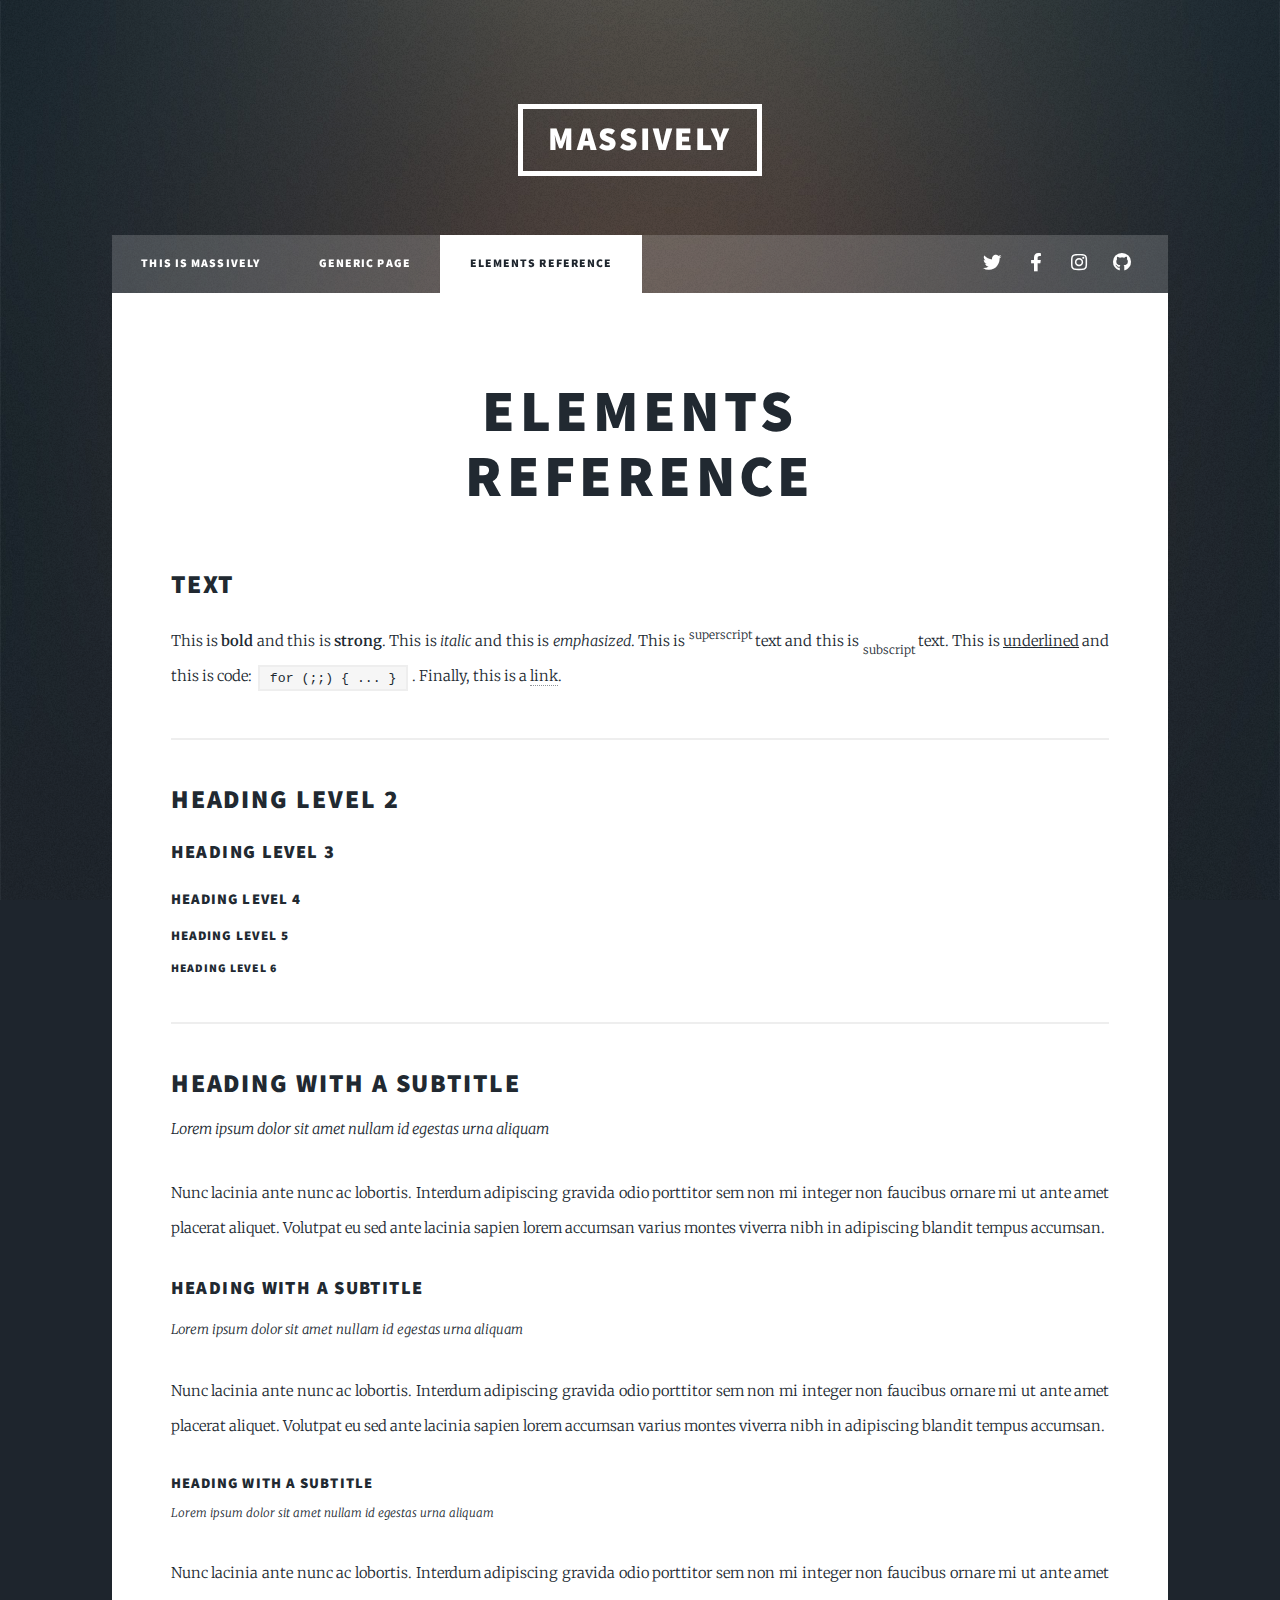
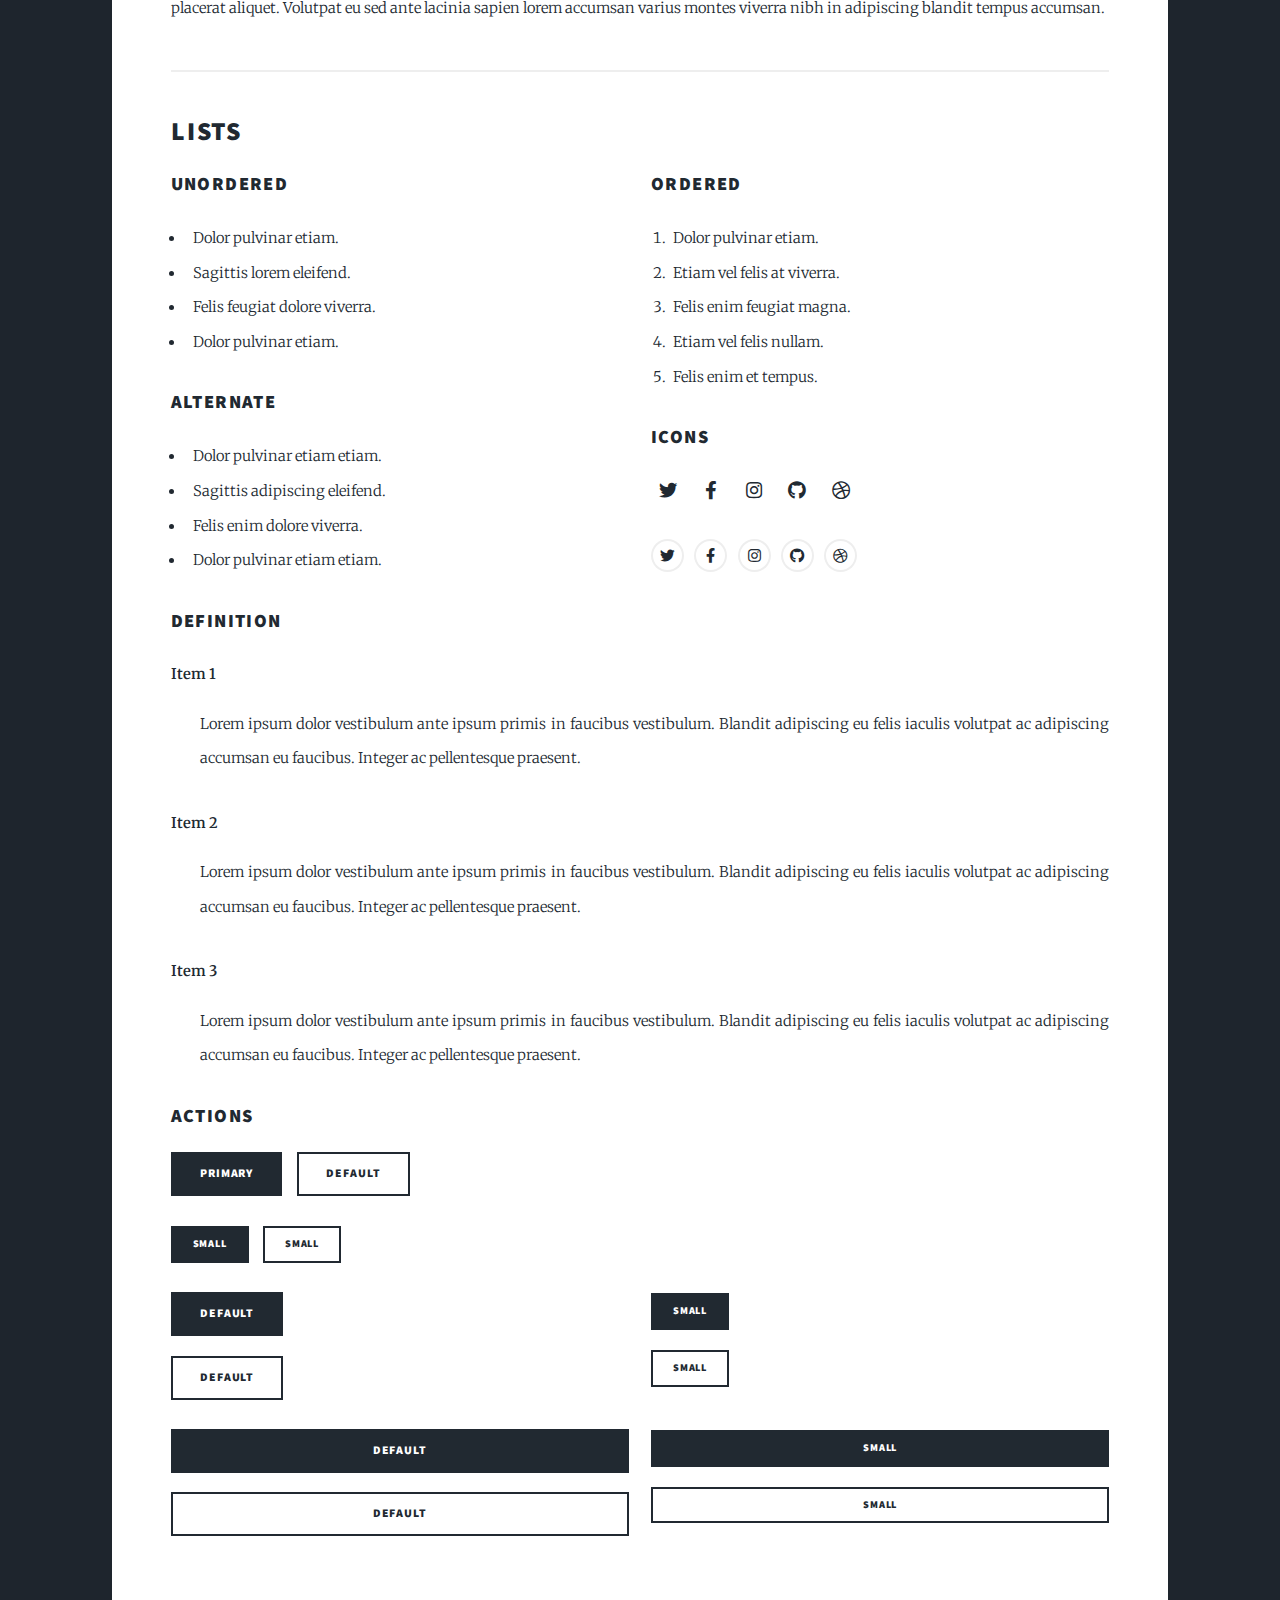
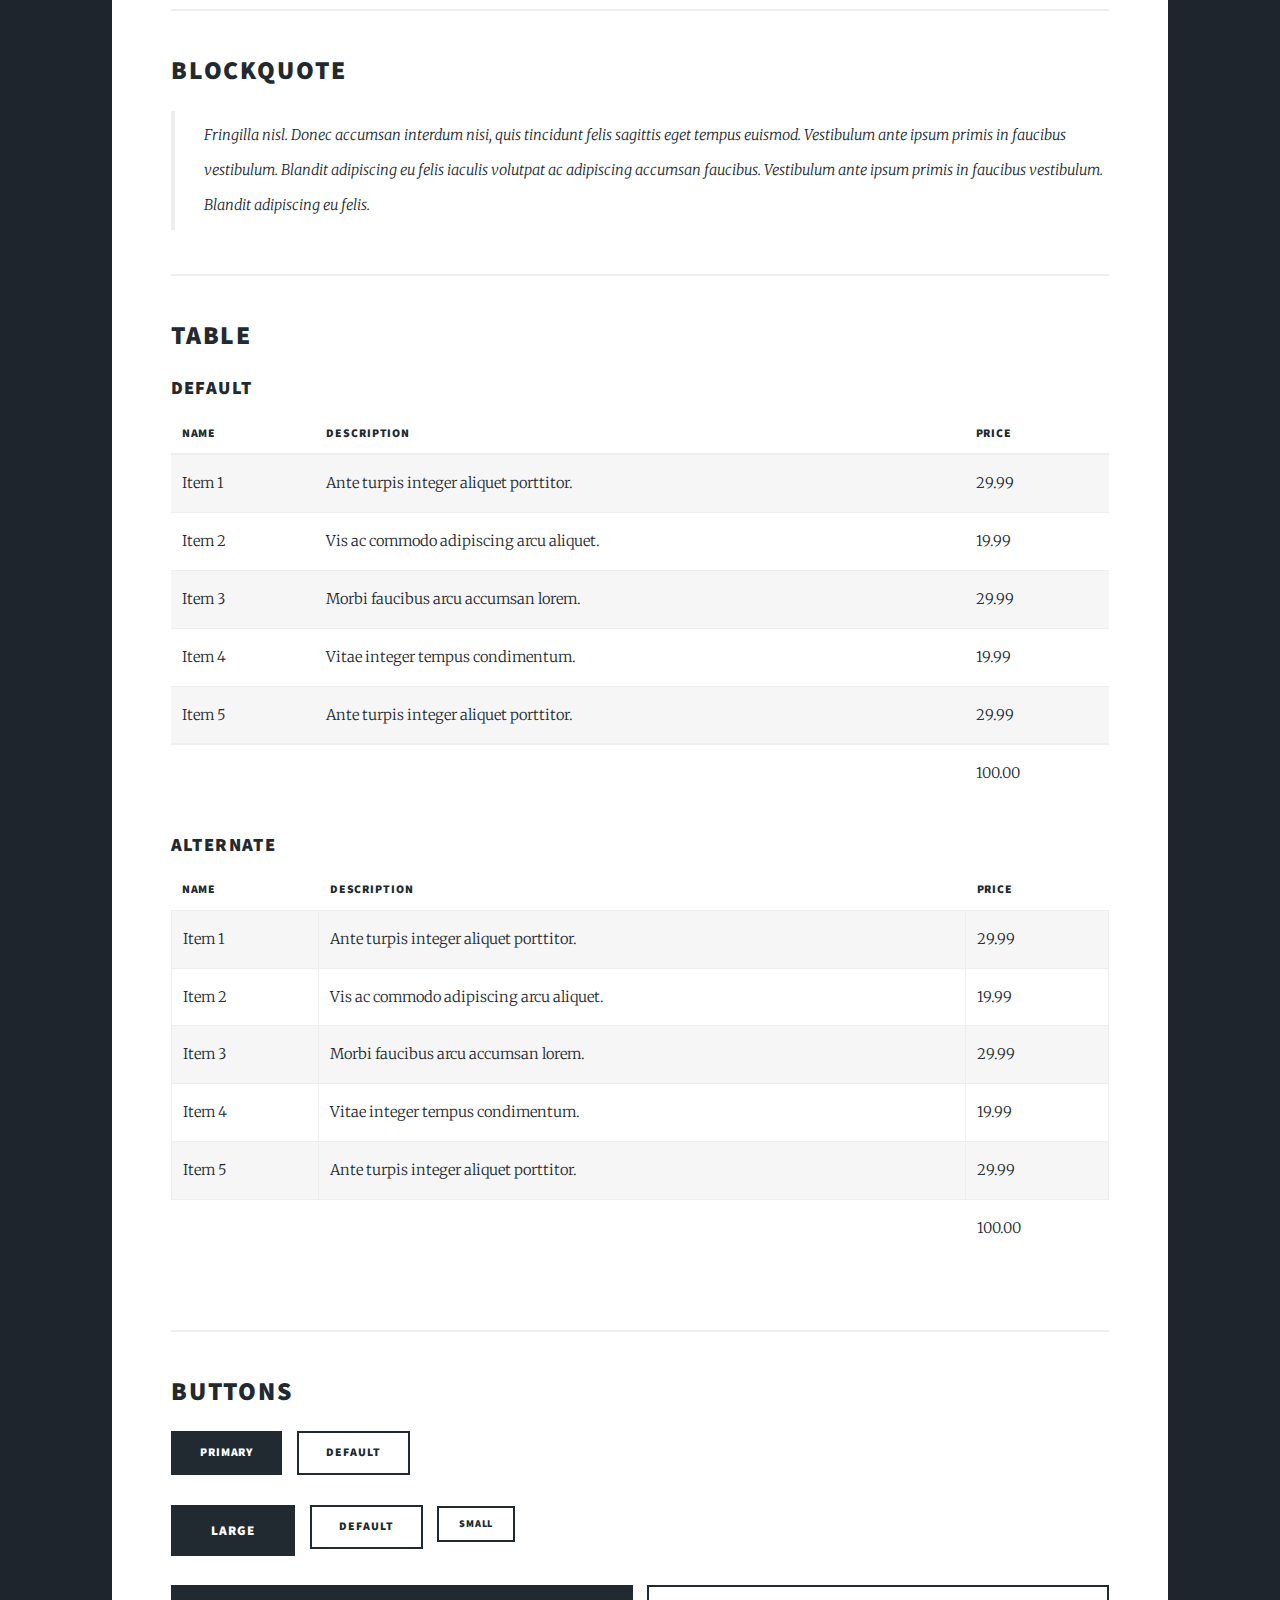
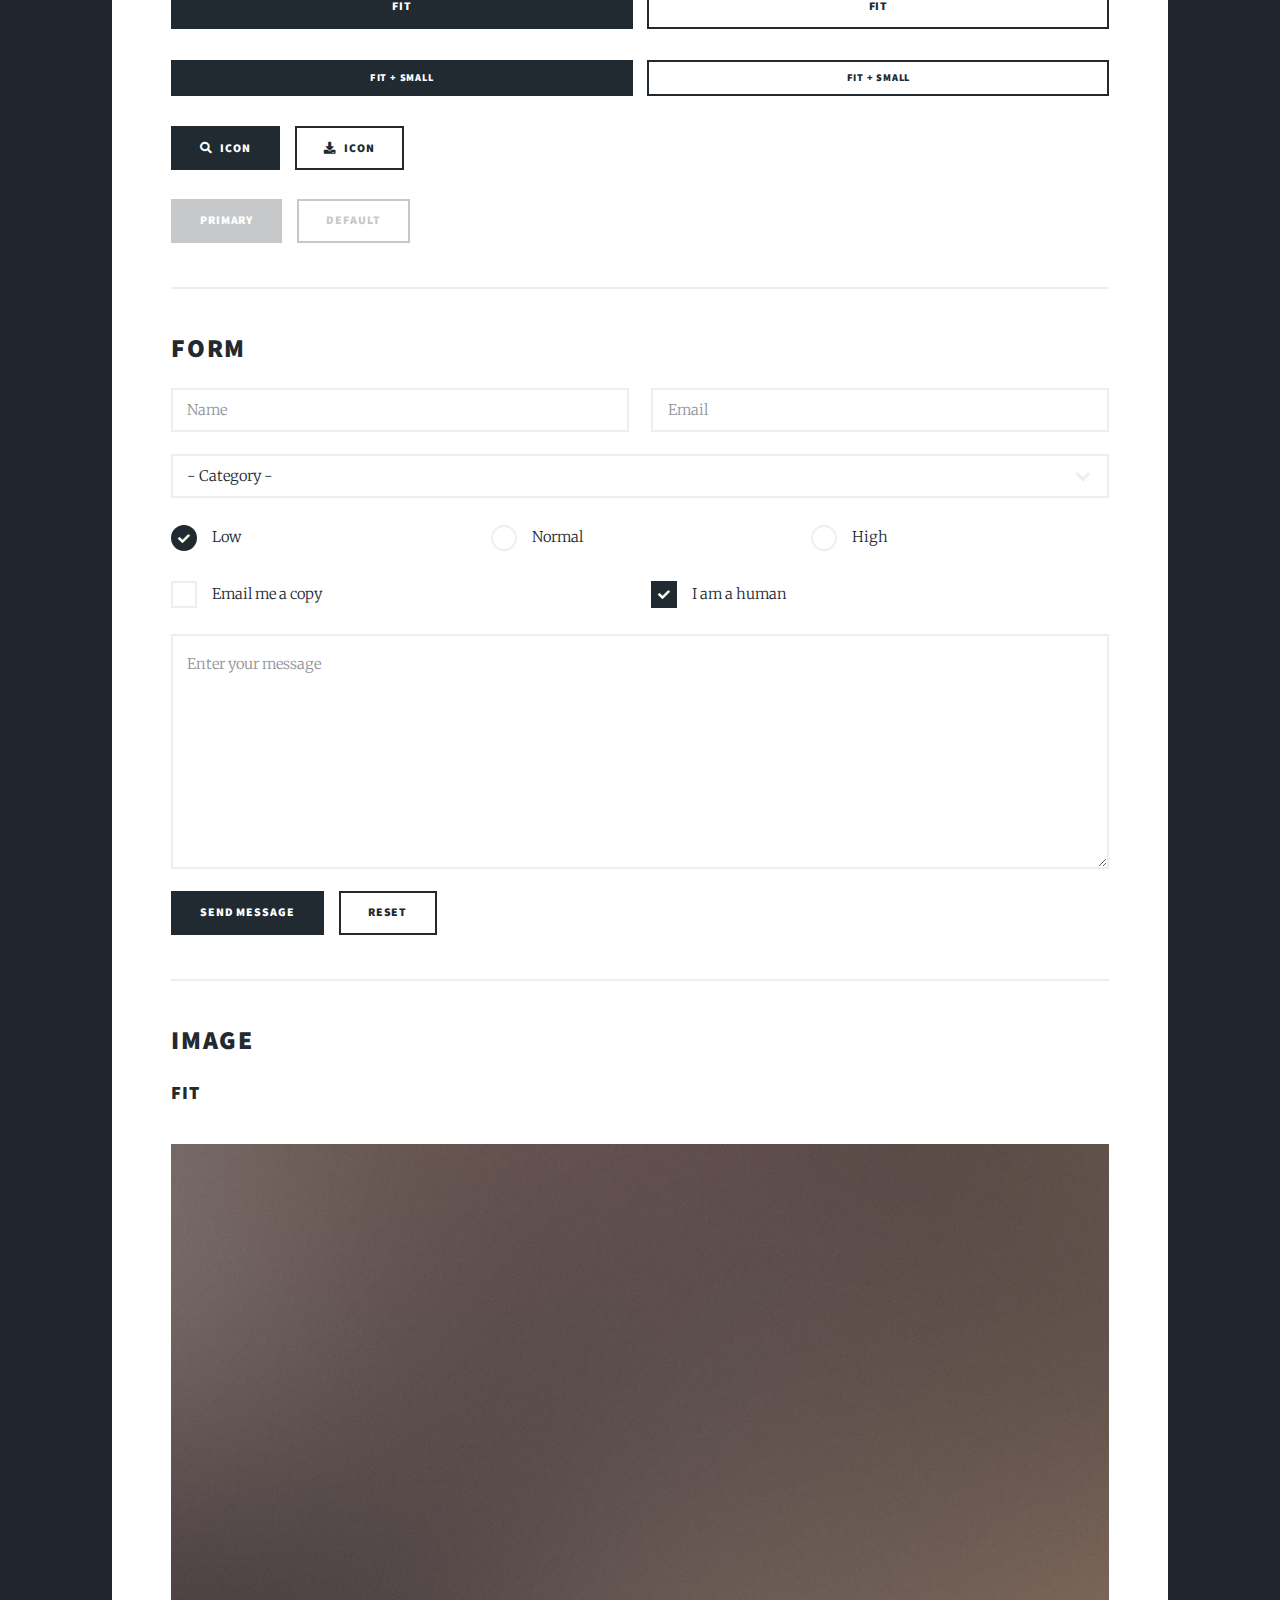
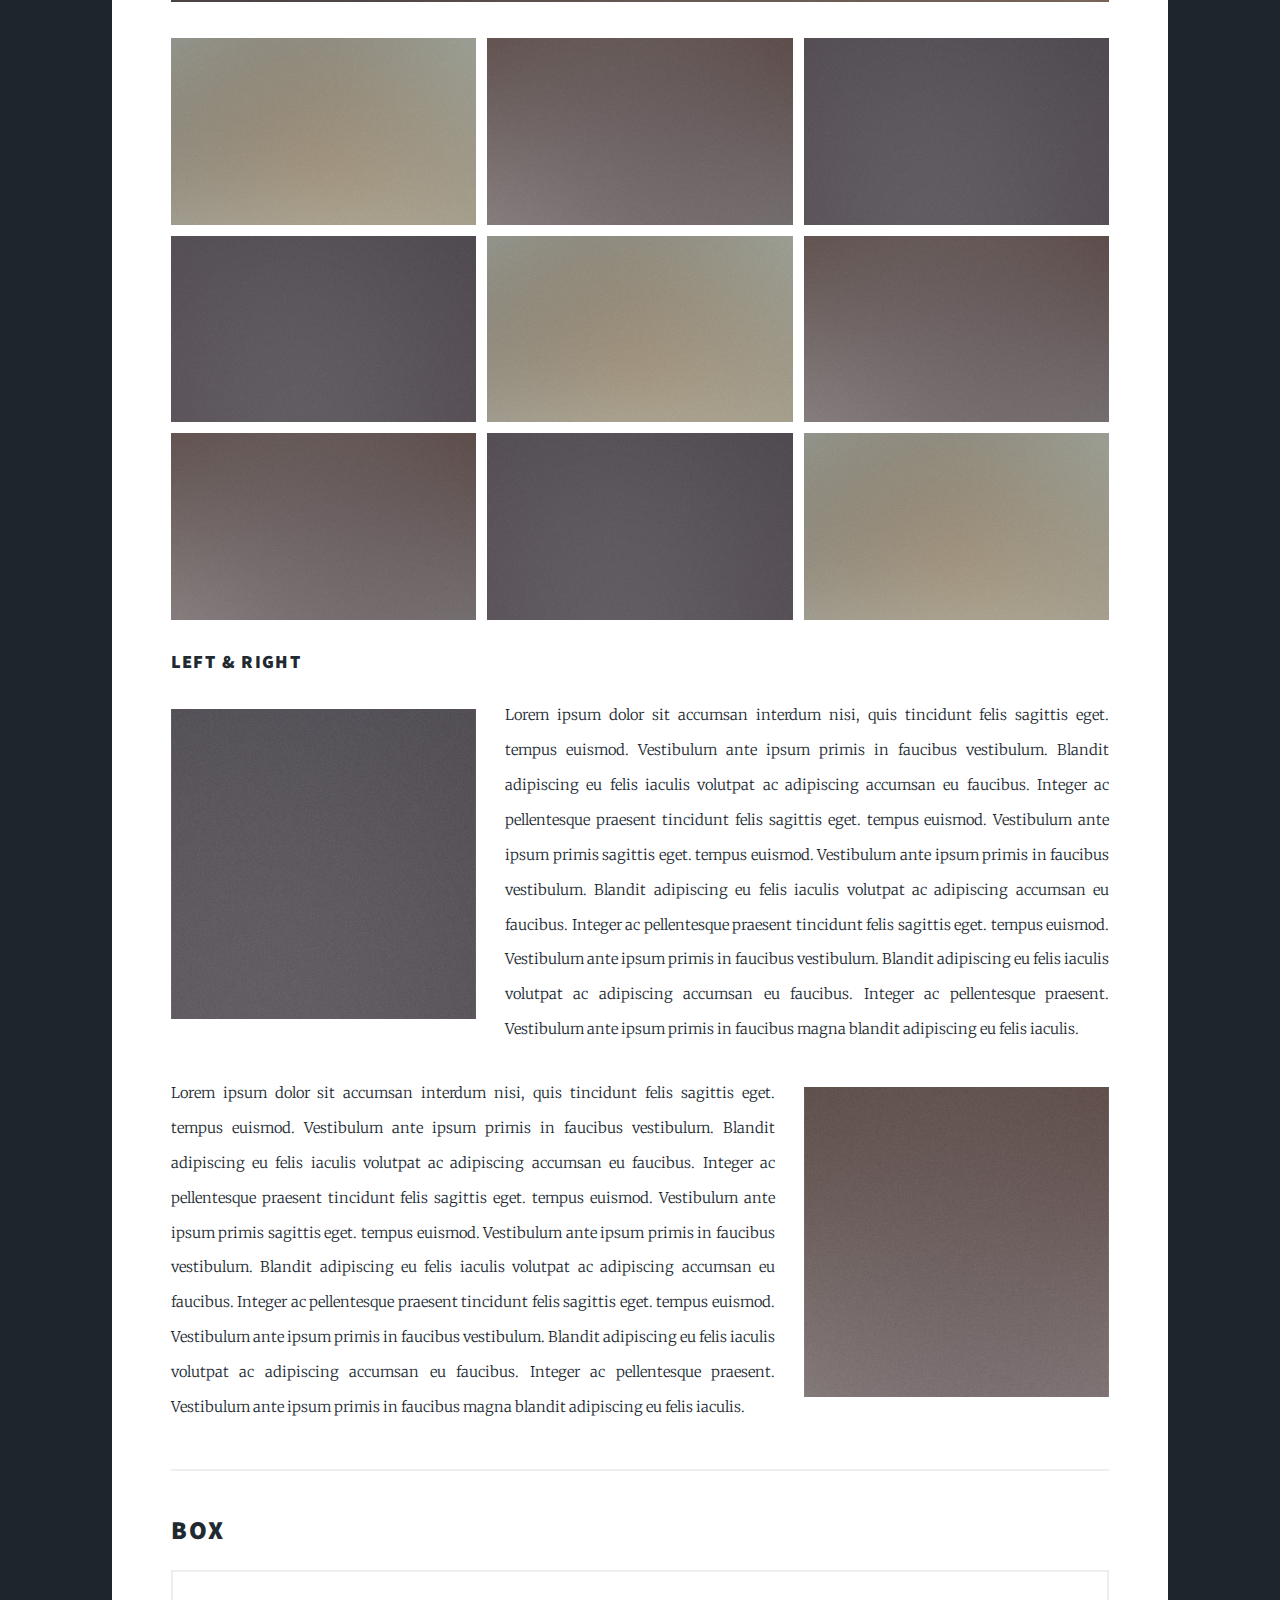
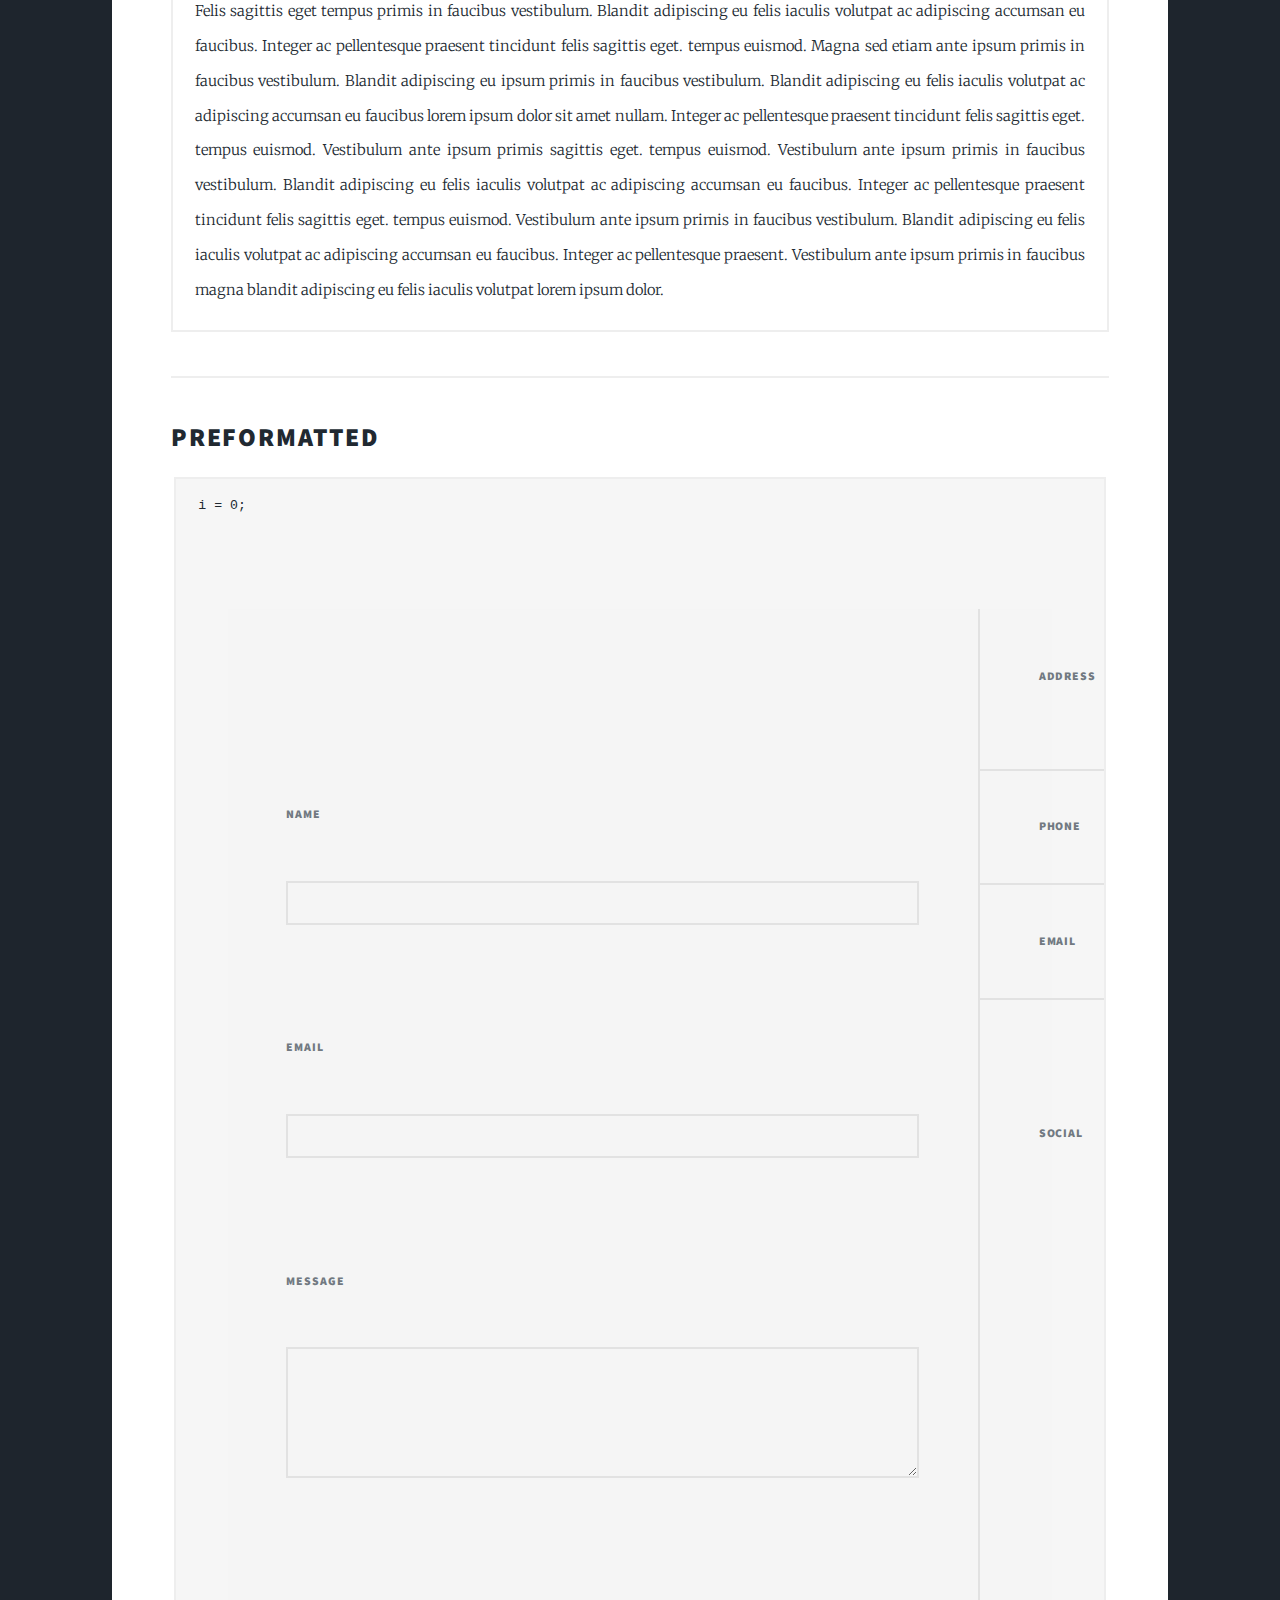
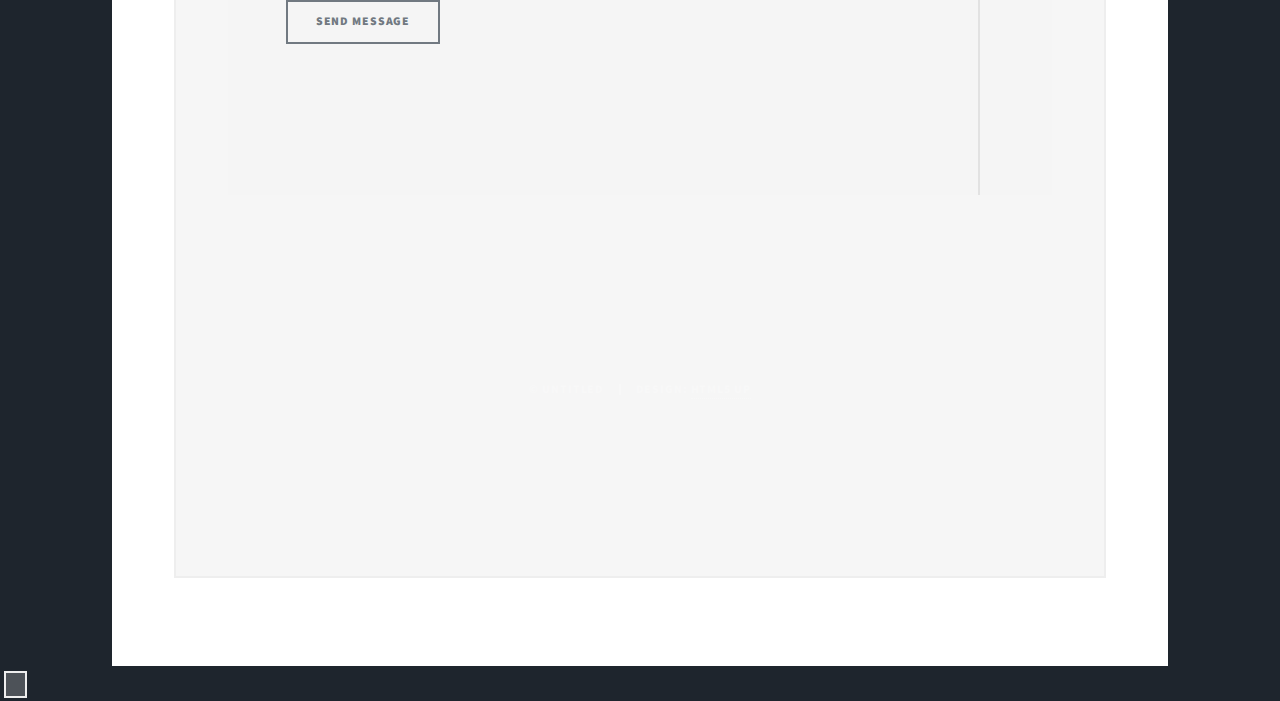
==== commit 9bb29825: "Update elements.html" ====
--- a/elements.html
+++ b/elements.html
@@ -416,7 +416,7 @@
 									<h2>Preformatted</h2>
 									<pre><code>i = 0;
 
-while (!deck.isInOrder()) {
+<!--while (!deck.isInOrder()) {
     print 'Iteration ' + i;
     deck.shuffle();
     i++;
@@ -428,7 +428,7 @@
 							</section>
 
 					</div>
-
+-->
 				<!-- Footer -->
 					<footer id="footer">
 						<section>
@@ -495,4 +495,4 @@
 			<script src="assets/js/main.js"></script>
 
 	</body>
-</html>+</html>
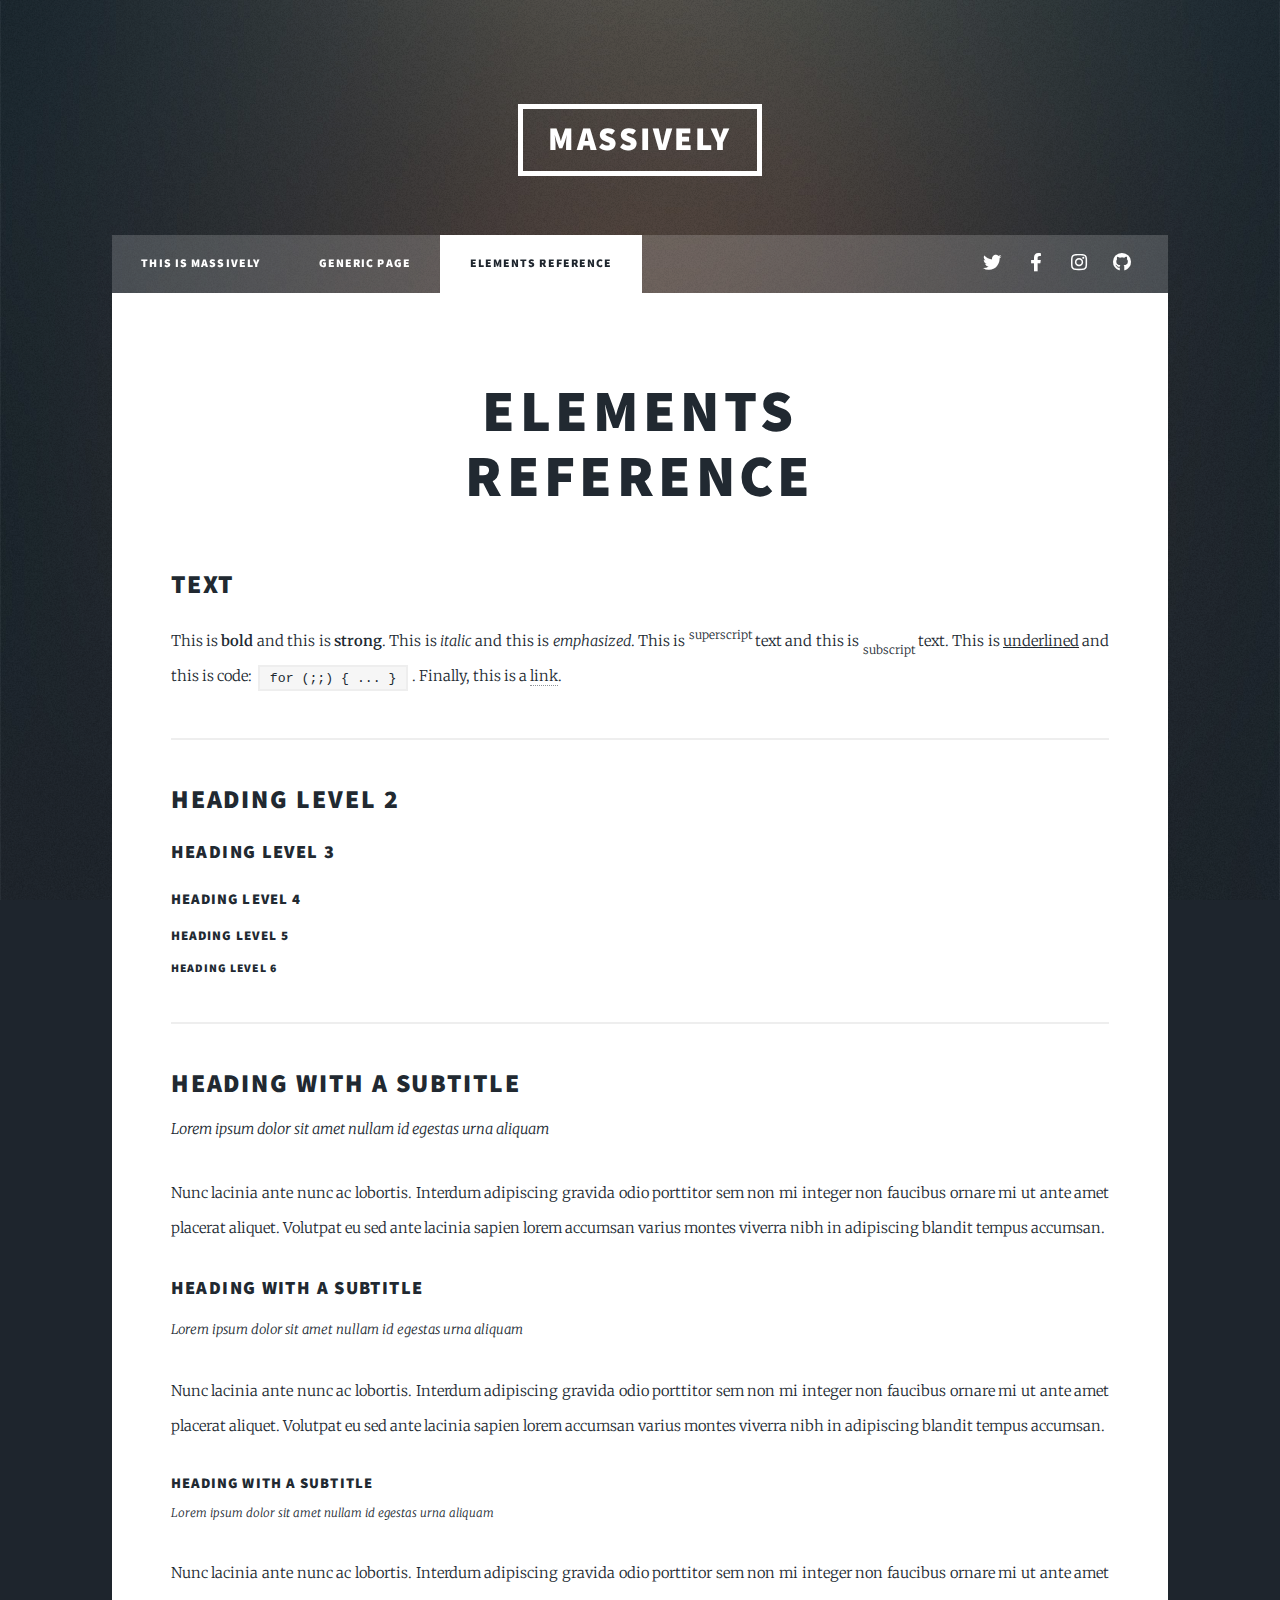
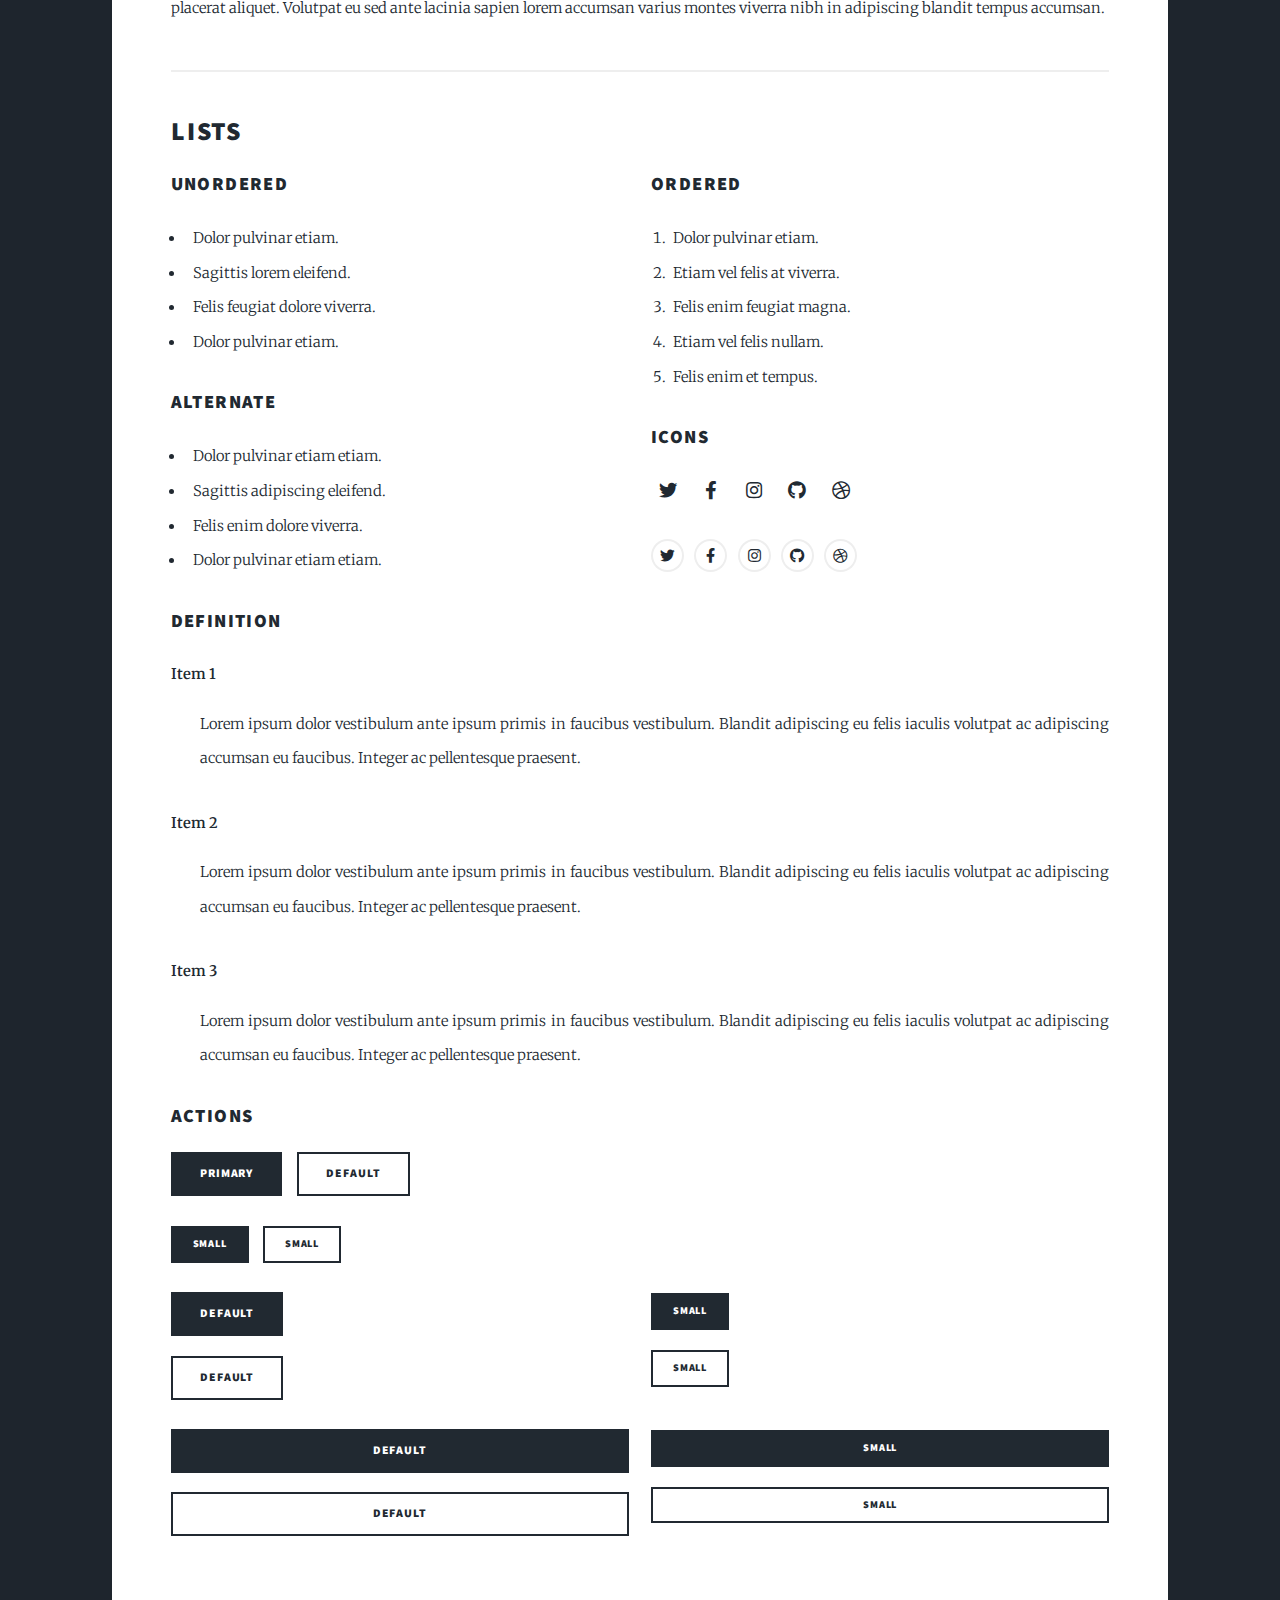
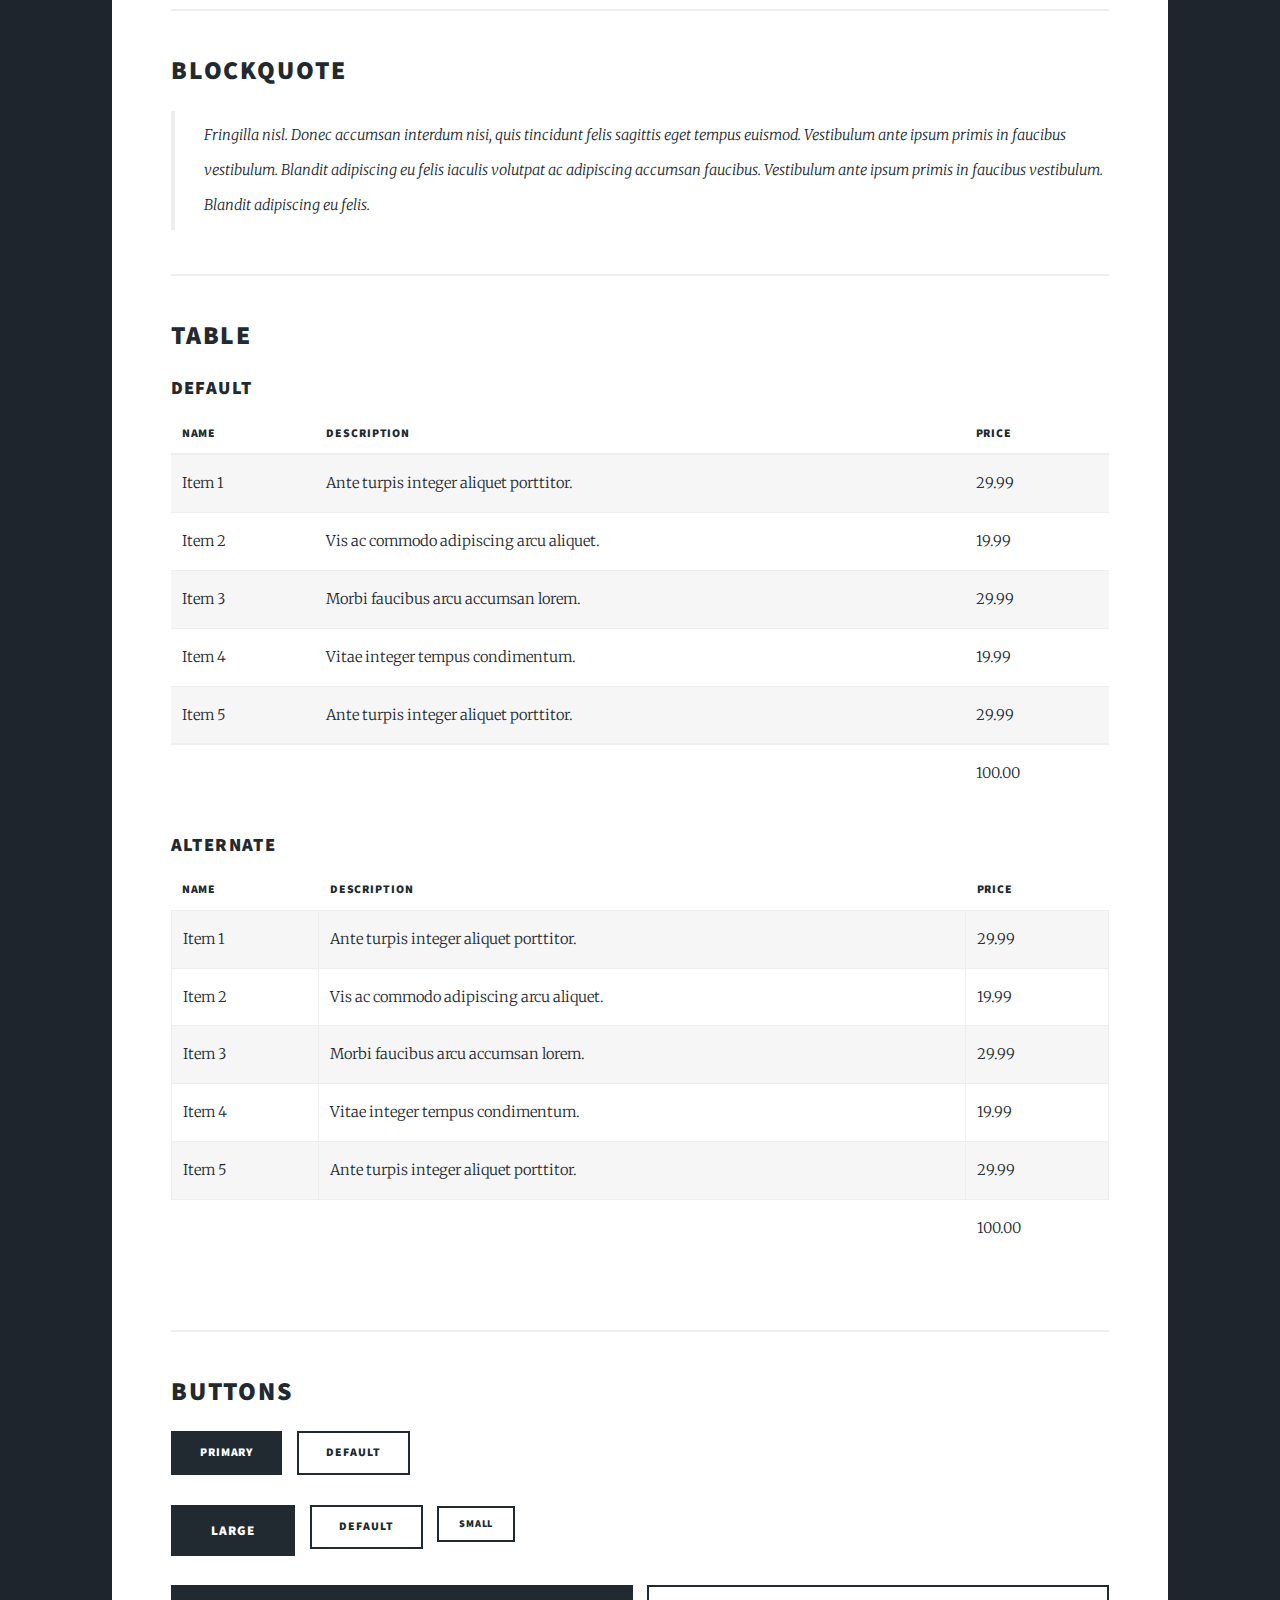
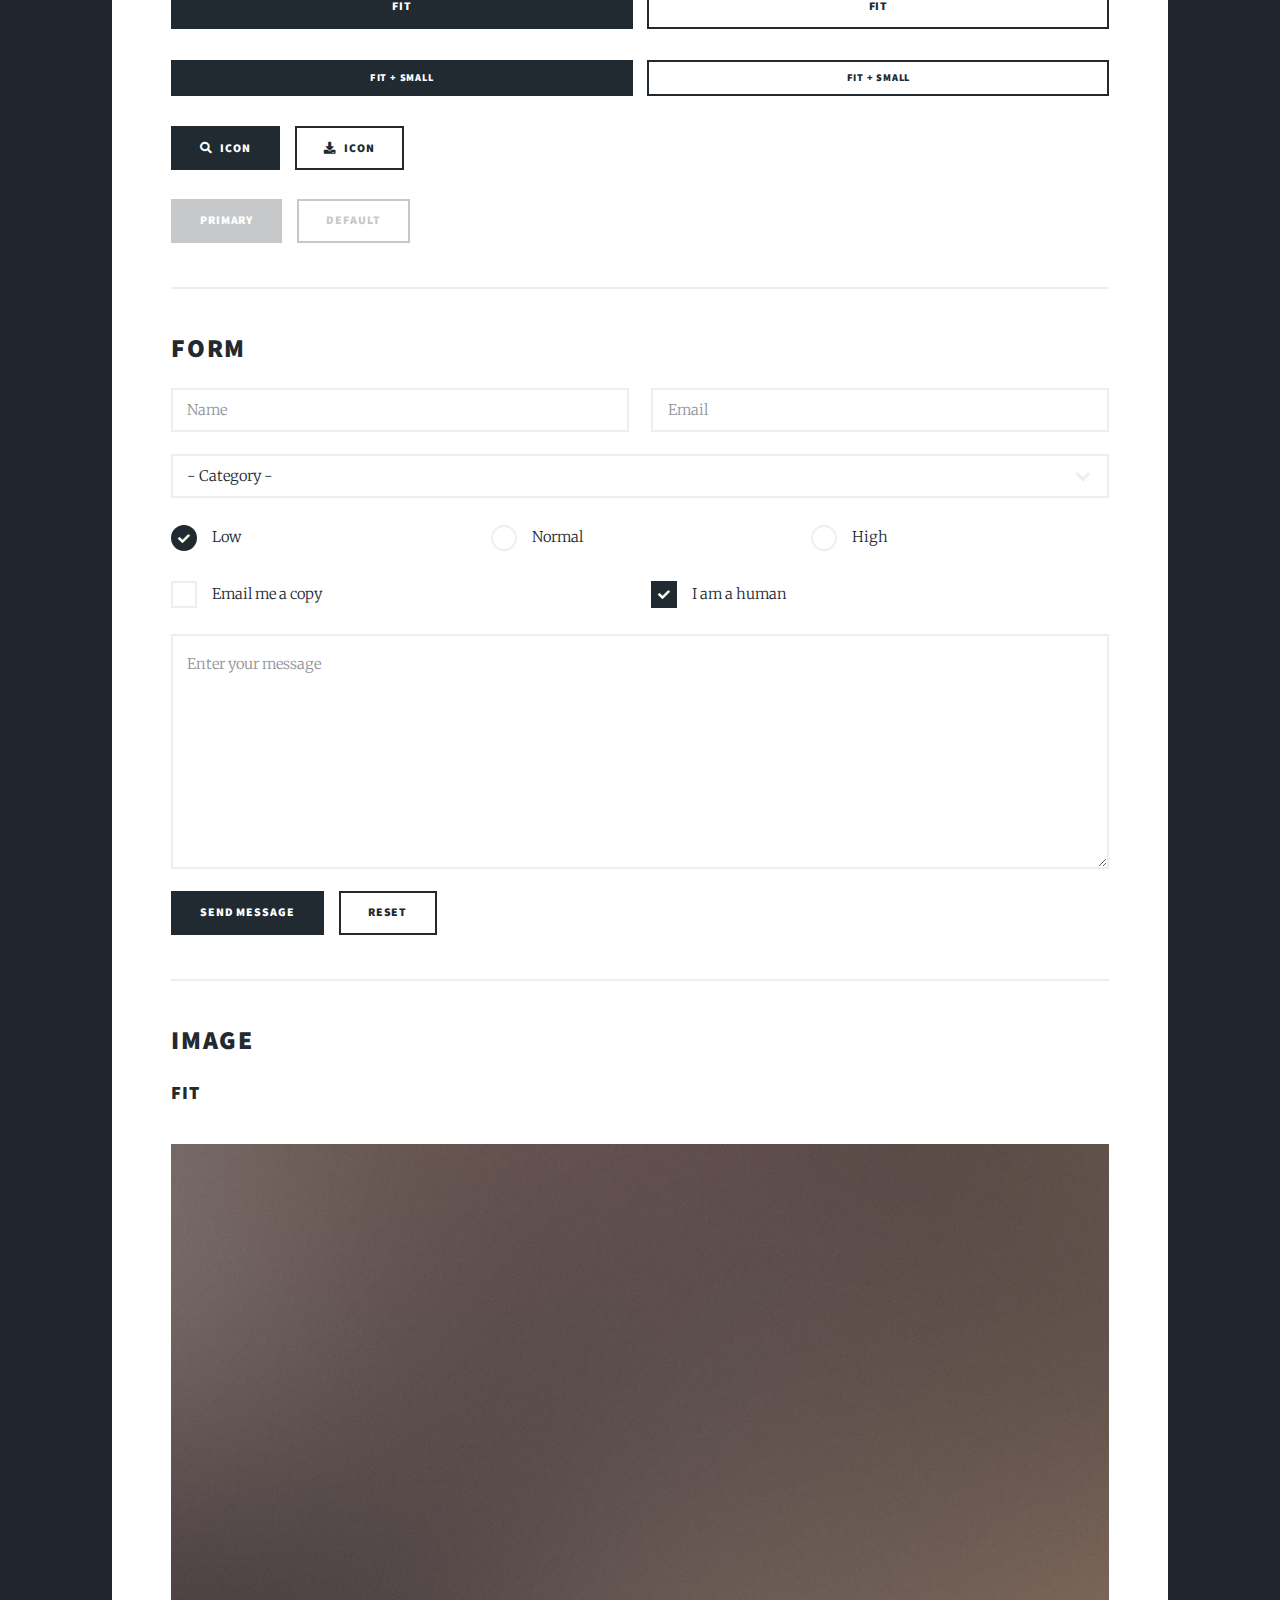
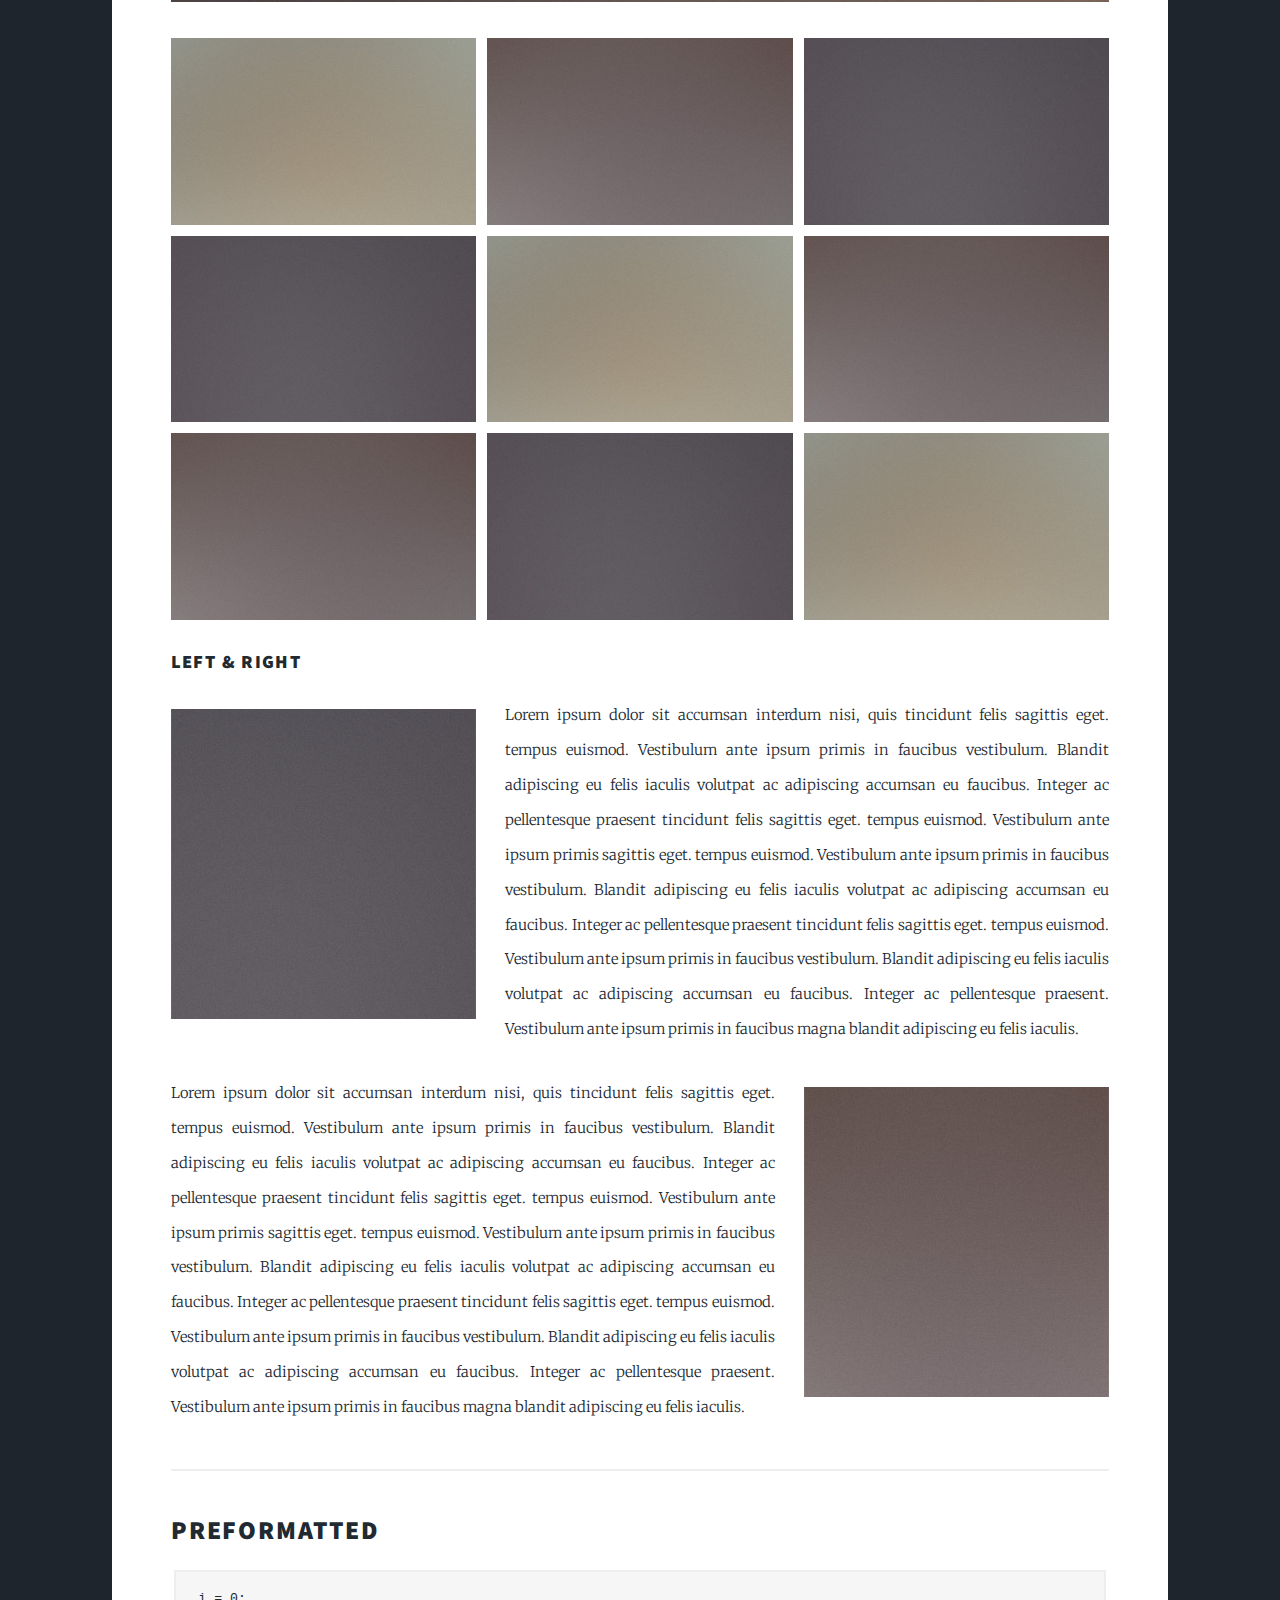
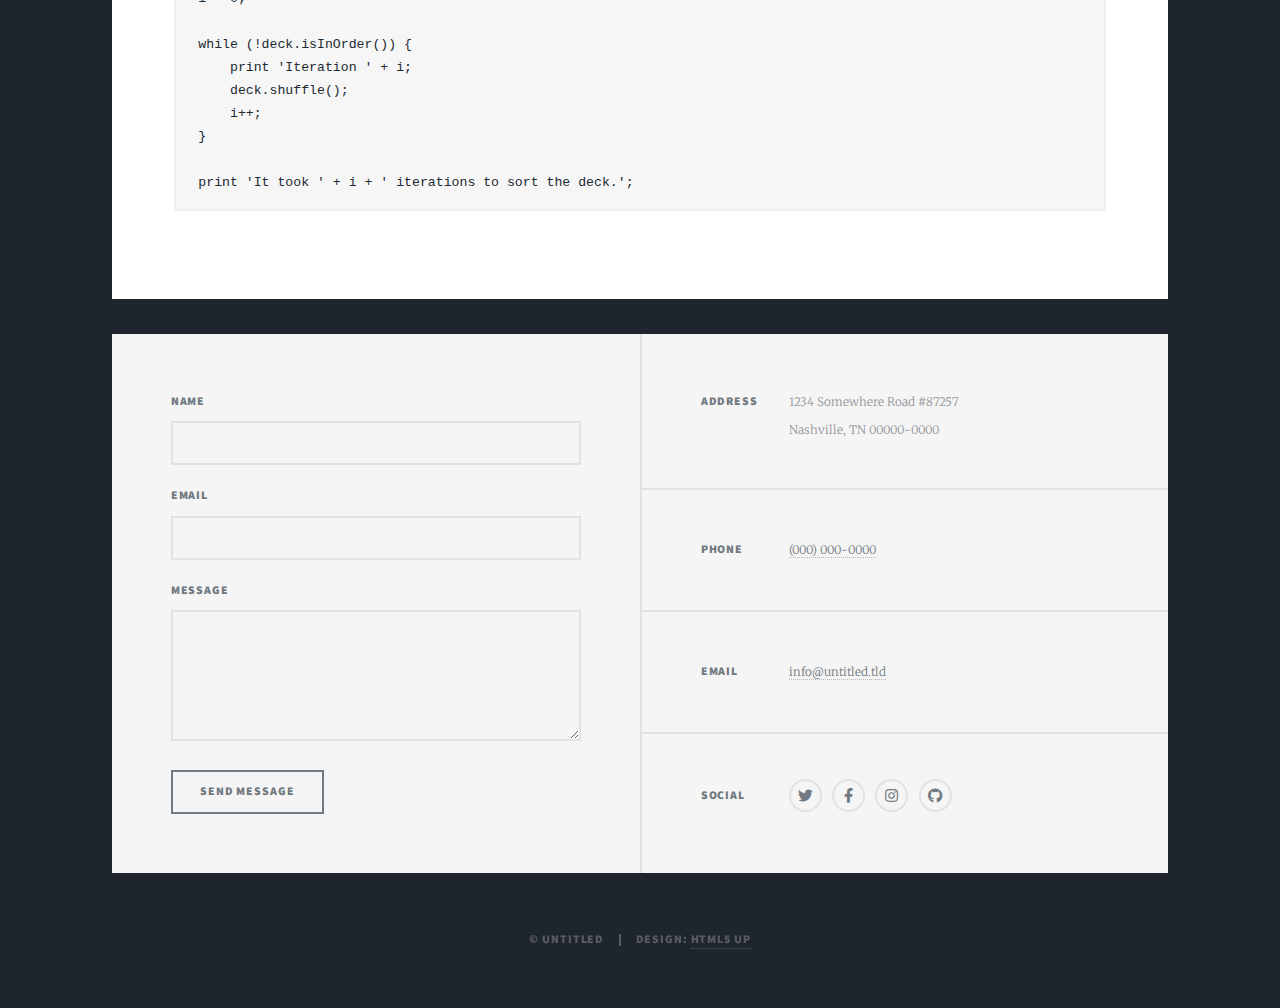
==== commit 7232d6b4: "Update elements.html" ====
--- a/elements.html
+++ b/elements.html
@@ -405,7 +405,7 @@
 									<hr />
 
 								<!-- Box -->
-									<h2>Box</h2>
+									<!--<h2>Box</h2>
 									<div class="box">
 										<p>Felis sagittis eget tempus primis in faucibus vestibulum. Blandit adipiscing eu felis iaculis volutpat ac adipiscing accumsan eu faucibus. Integer ac pellentesque praesent tincidunt felis sagittis eget. tempus euismod. Magna sed etiam ante ipsum primis in faucibus vestibulum. Blandit adipiscing eu ipsum primis in faucibus vestibulum. Blandit adipiscing eu felis iaculis volutpat ac adipiscing accumsan eu faucibus lorem ipsum dolor sit amet nullam. Integer ac pellentesque praesent tincidunt felis sagittis eget. tempus euismod. Vestibulum ante ipsum primis sagittis eget. tempus euismod. Vestibulum ante ipsum primis in faucibus vestibulum. Blandit adipiscing eu felis iaculis volutpat ac adipiscing accumsan eu faucibus. Integer ac pellentesque praesent tincidunt felis sagittis eget. tempus euismod. Vestibulum ante ipsum primis in faucibus vestibulum. Blandit adipiscing eu felis iaculis volutpat ac adipiscing accumsan eu faucibus. Integer ac pellentesque praesent. Vestibulum ante ipsum primis in faucibus magna blandit adipiscing eu felis iaculis volutpat lorem ipsum dolor.</p>
 									</div>
@@ -416,7 +416,7 @@
 									<h2>Preformatted</h2>
 									<pre><code>i = 0;
 
-<!--while (!deck.isInOrder()) {
+while (!deck.isInOrder()) {
     print 'Iteration ' + i;
     deck.shuffle();
     i++;
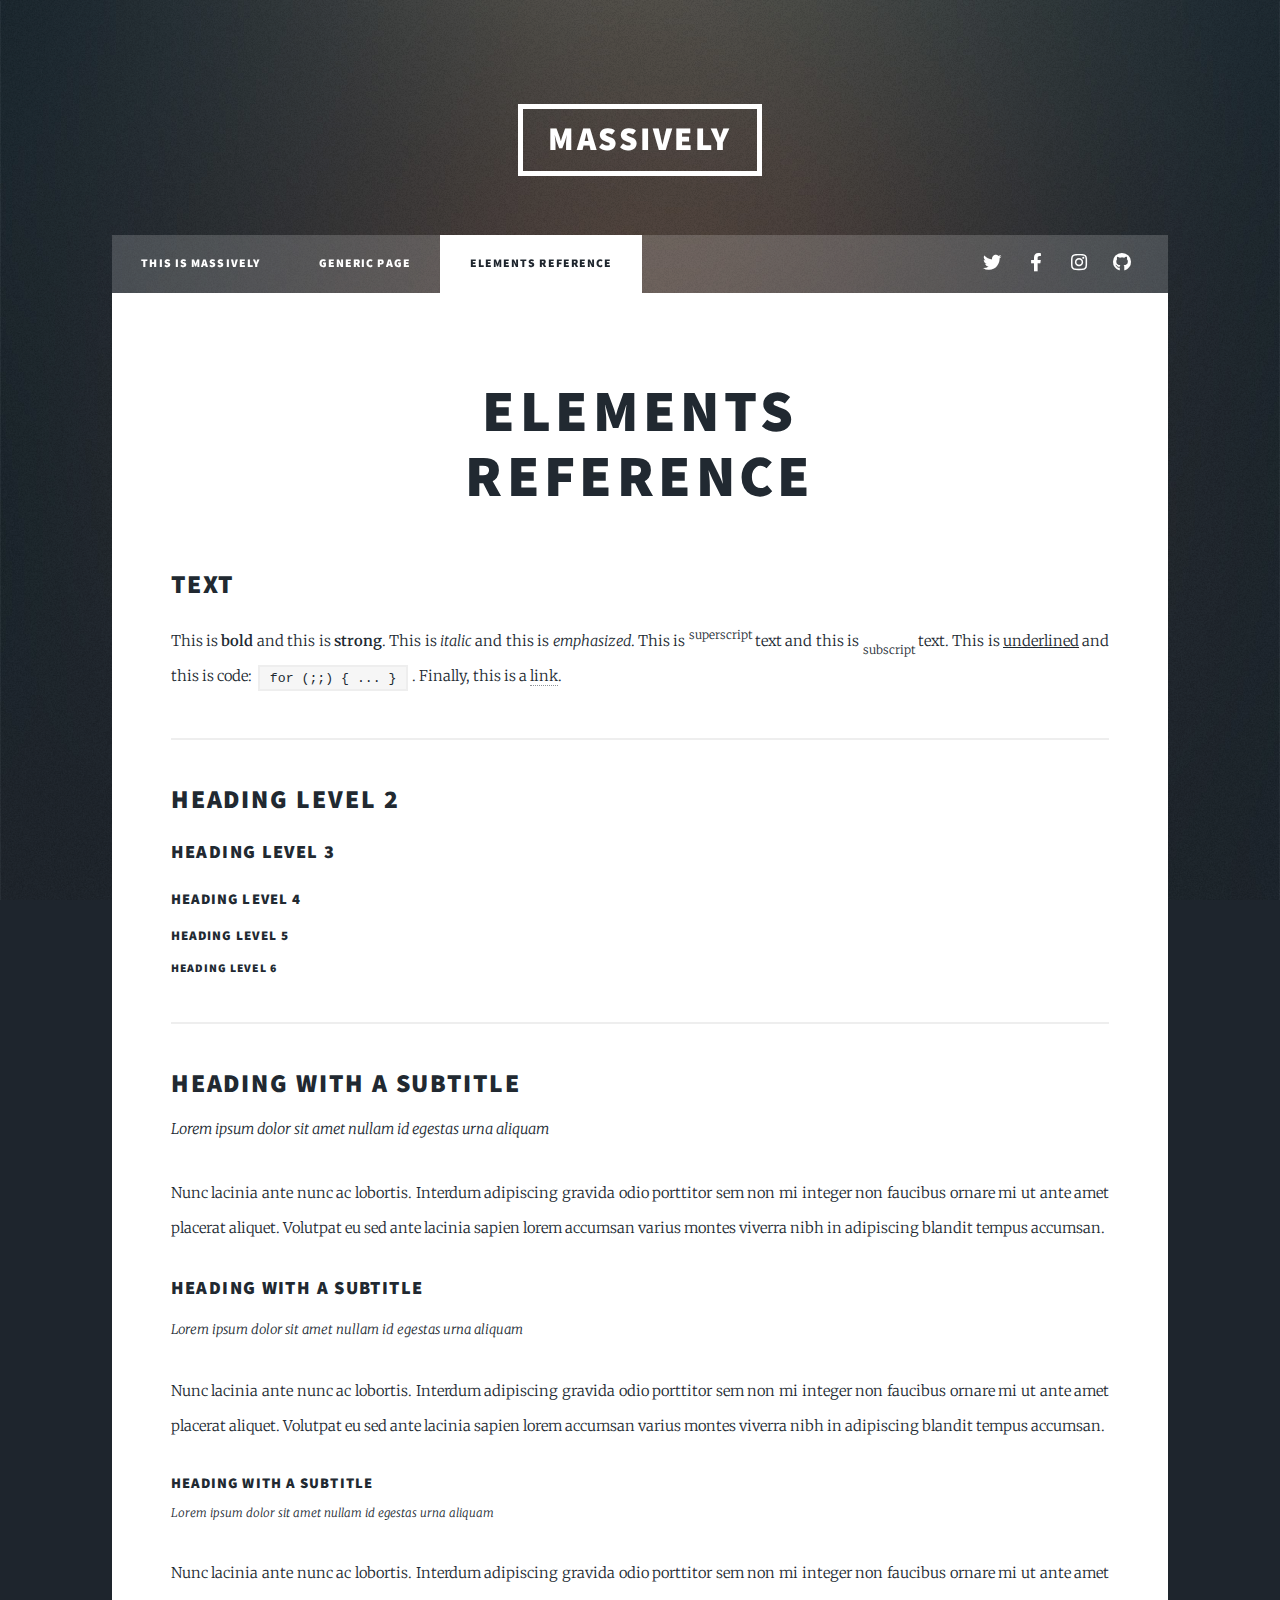
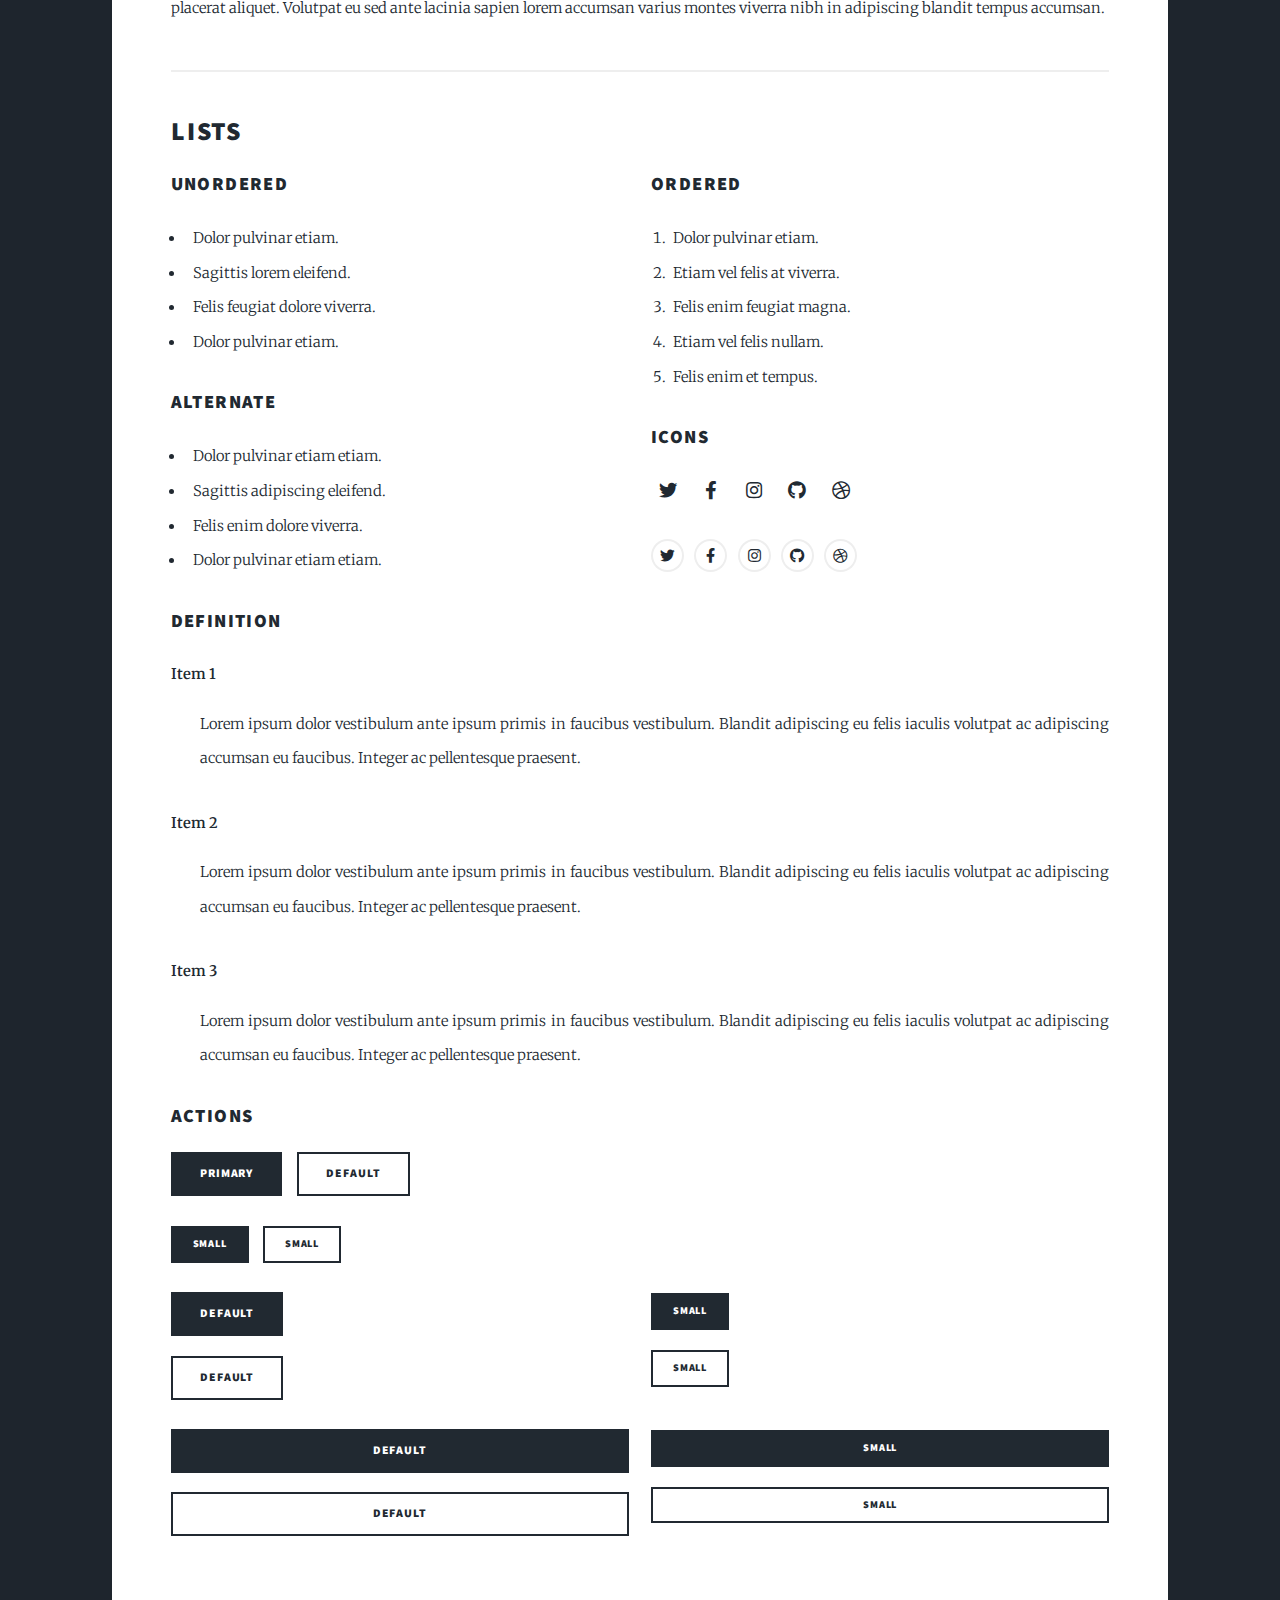
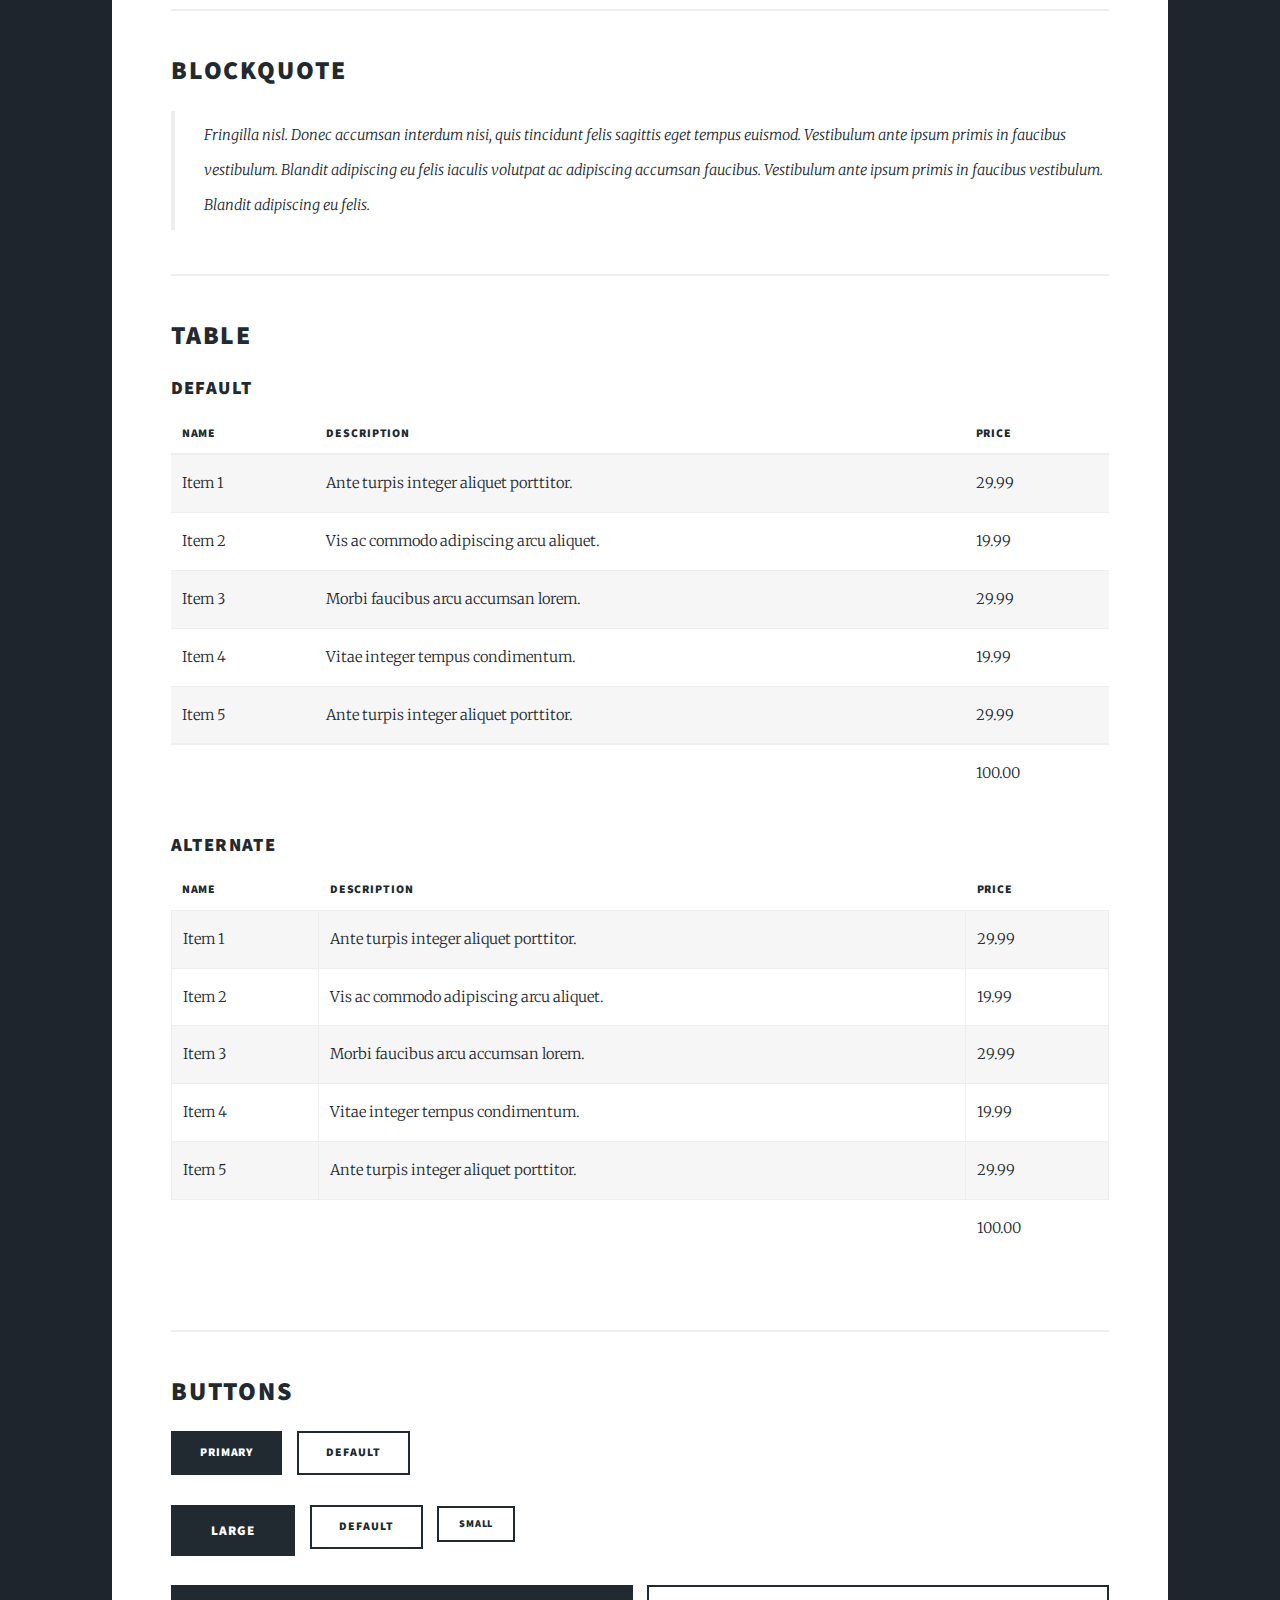
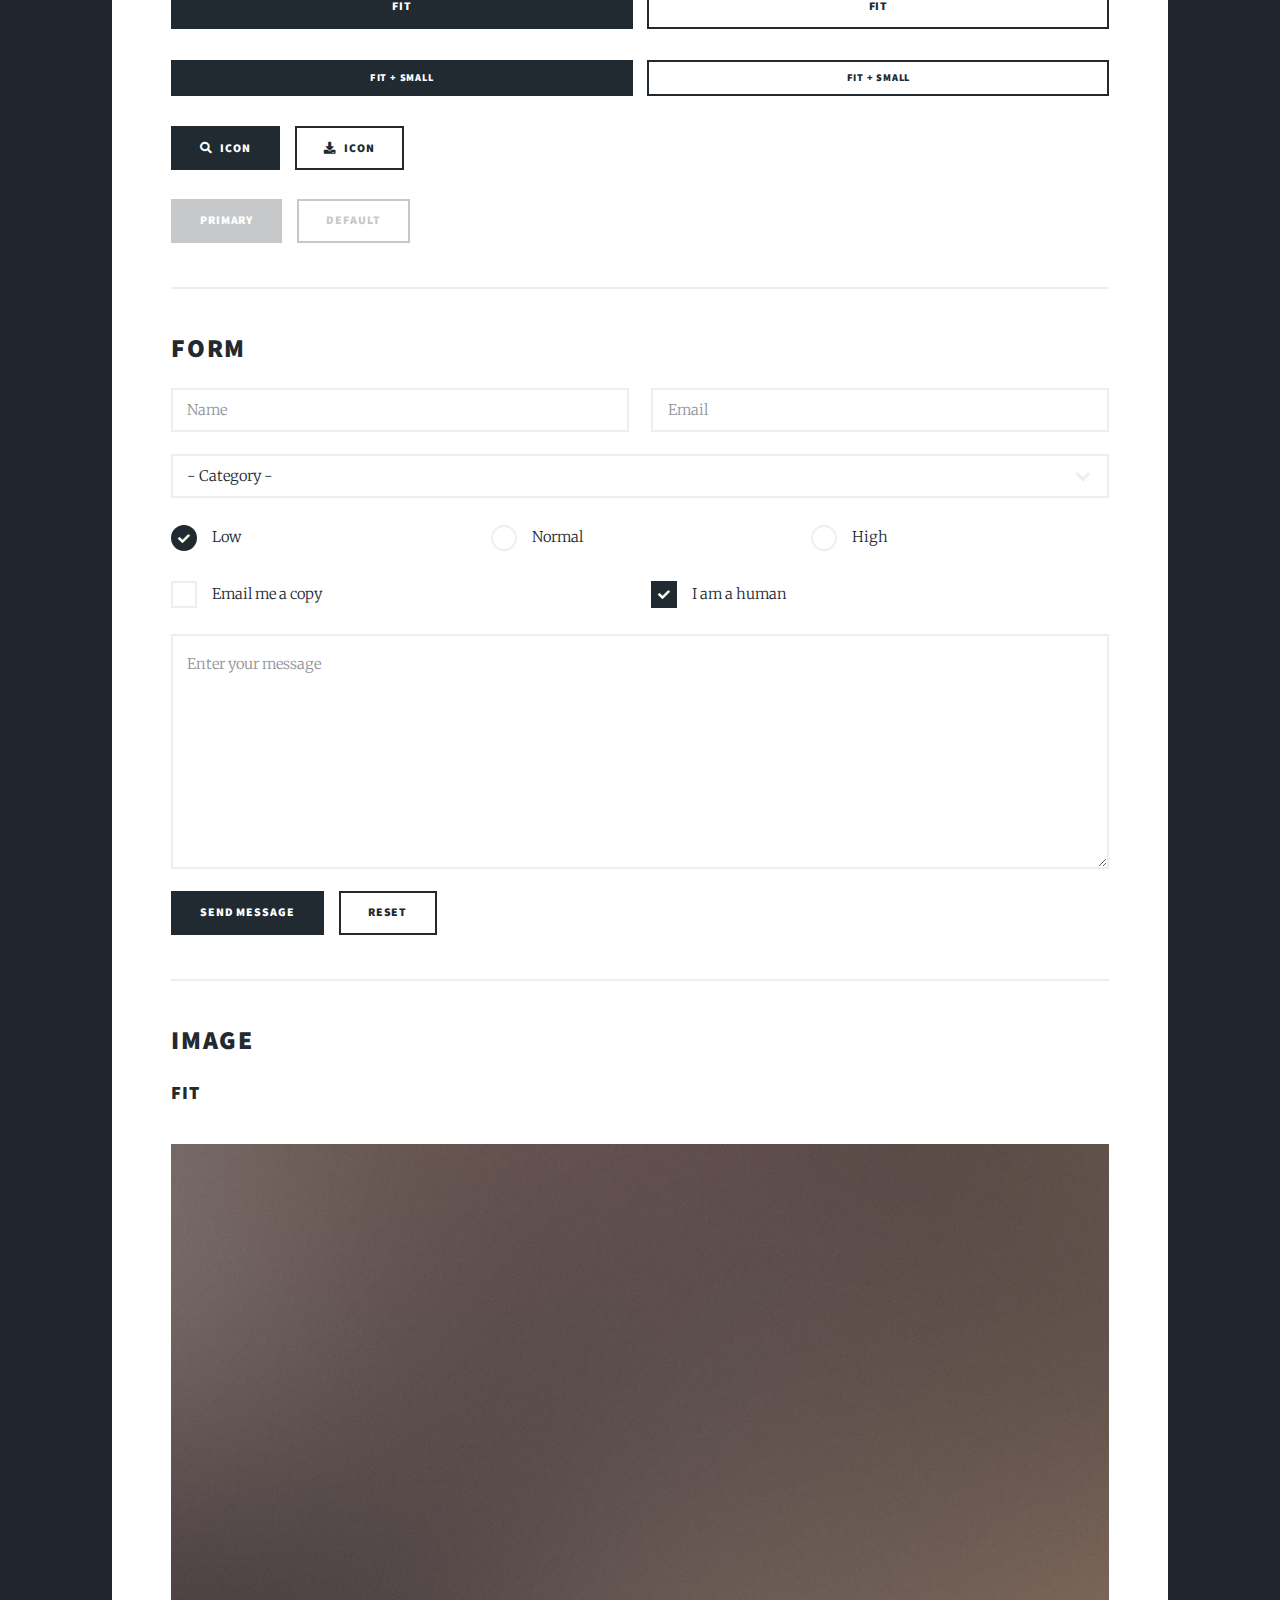
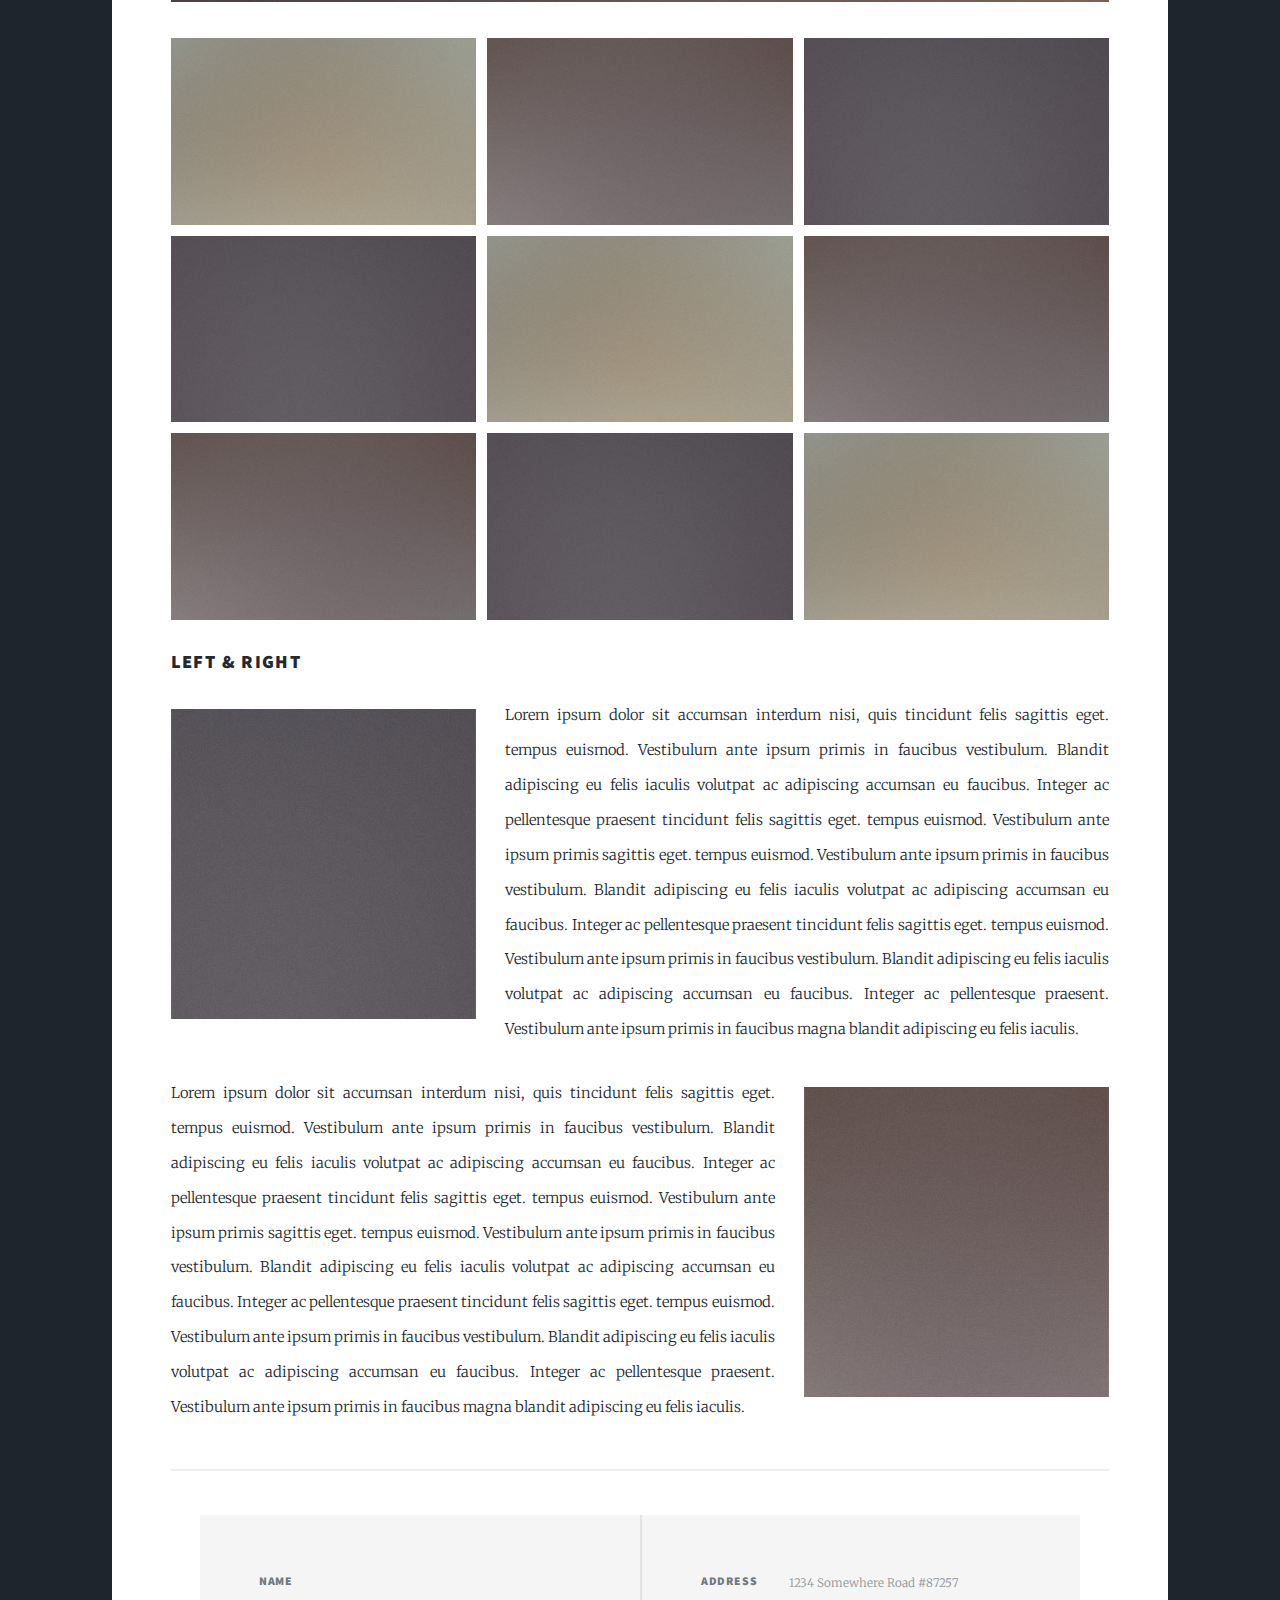
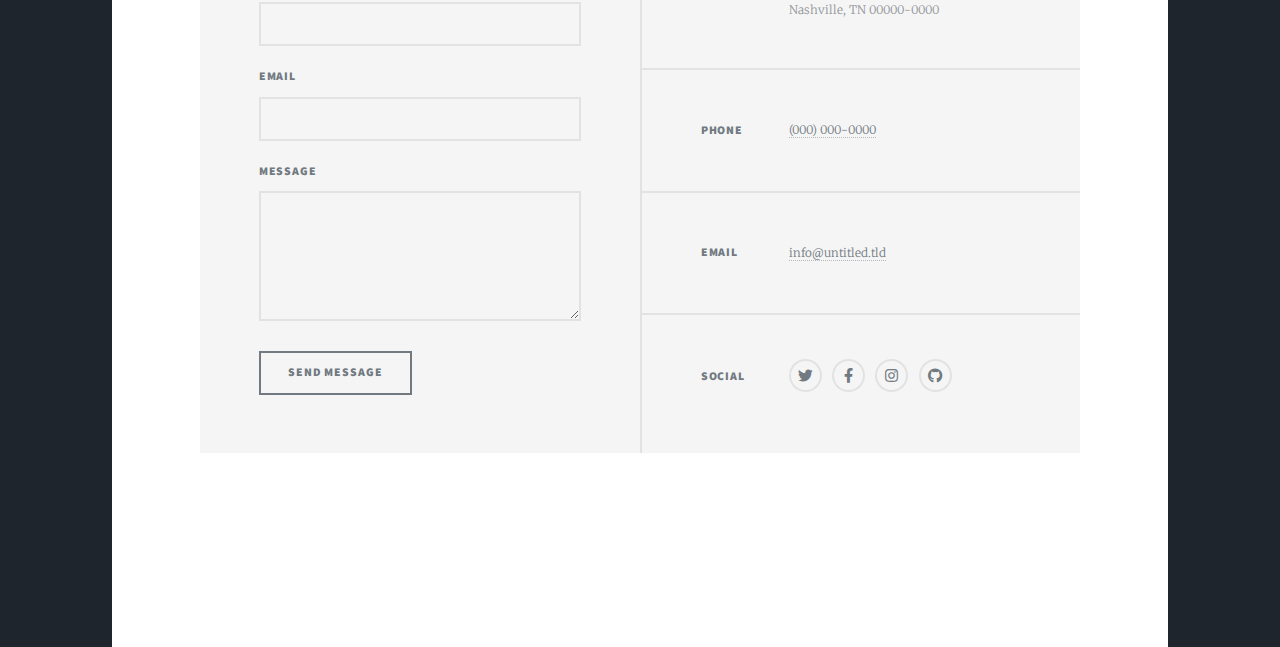
==== commit f8d6bb7e: "Update elements.html" ====
--- a/elements.html
+++ b/elements.html
@@ -404,15 +404,15 @@
 
 									<hr />
 
-								<!-- Box -->
+								<!-- Box 
 									<!--<h2>Box</h2>
 									<div class="box">
 										<p>Felis sagittis eget tempus primis in faucibus vestibulum. Blandit adipiscing eu felis iaculis volutpat ac adipiscing accumsan eu faucibus. Integer ac pellentesque praesent tincidunt felis sagittis eget. tempus euismod. Magna sed etiam ante ipsum primis in faucibus vestibulum. Blandit adipiscing eu ipsum primis in faucibus vestibulum. Blandit adipiscing eu felis iaculis volutpat ac adipiscing accumsan eu faucibus lorem ipsum dolor sit amet nullam. Integer ac pellentesque praesent tincidunt felis sagittis eget. tempus euismod. Vestibulum ante ipsum primis sagittis eget. tempus euismod. Vestibulum ante ipsum primis in faucibus vestibulum. Blandit adipiscing eu felis iaculis volutpat ac adipiscing accumsan eu faucibus. Integer ac pellentesque praesent tincidunt felis sagittis eget. tempus euismod. Vestibulum ante ipsum primis in faucibus vestibulum. Blandit adipiscing eu felis iaculis volutpat ac adipiscing accumsan eu faucibus. Integer ac pellentesque praesent. Vestibulum ante ipsum primis in faucibus magna blandit adipiscing eu felis iaculis volutpat lorem ipsum dolor.</p>
 									</div>
 
-									<hr />
-
-								<!-- Preformatted Code -->
+									<hr /> -->
+
+								<!-- Preformatted Code 
 									<h2>Preformatted</h2>
 									<pre><code>i = 0;
 
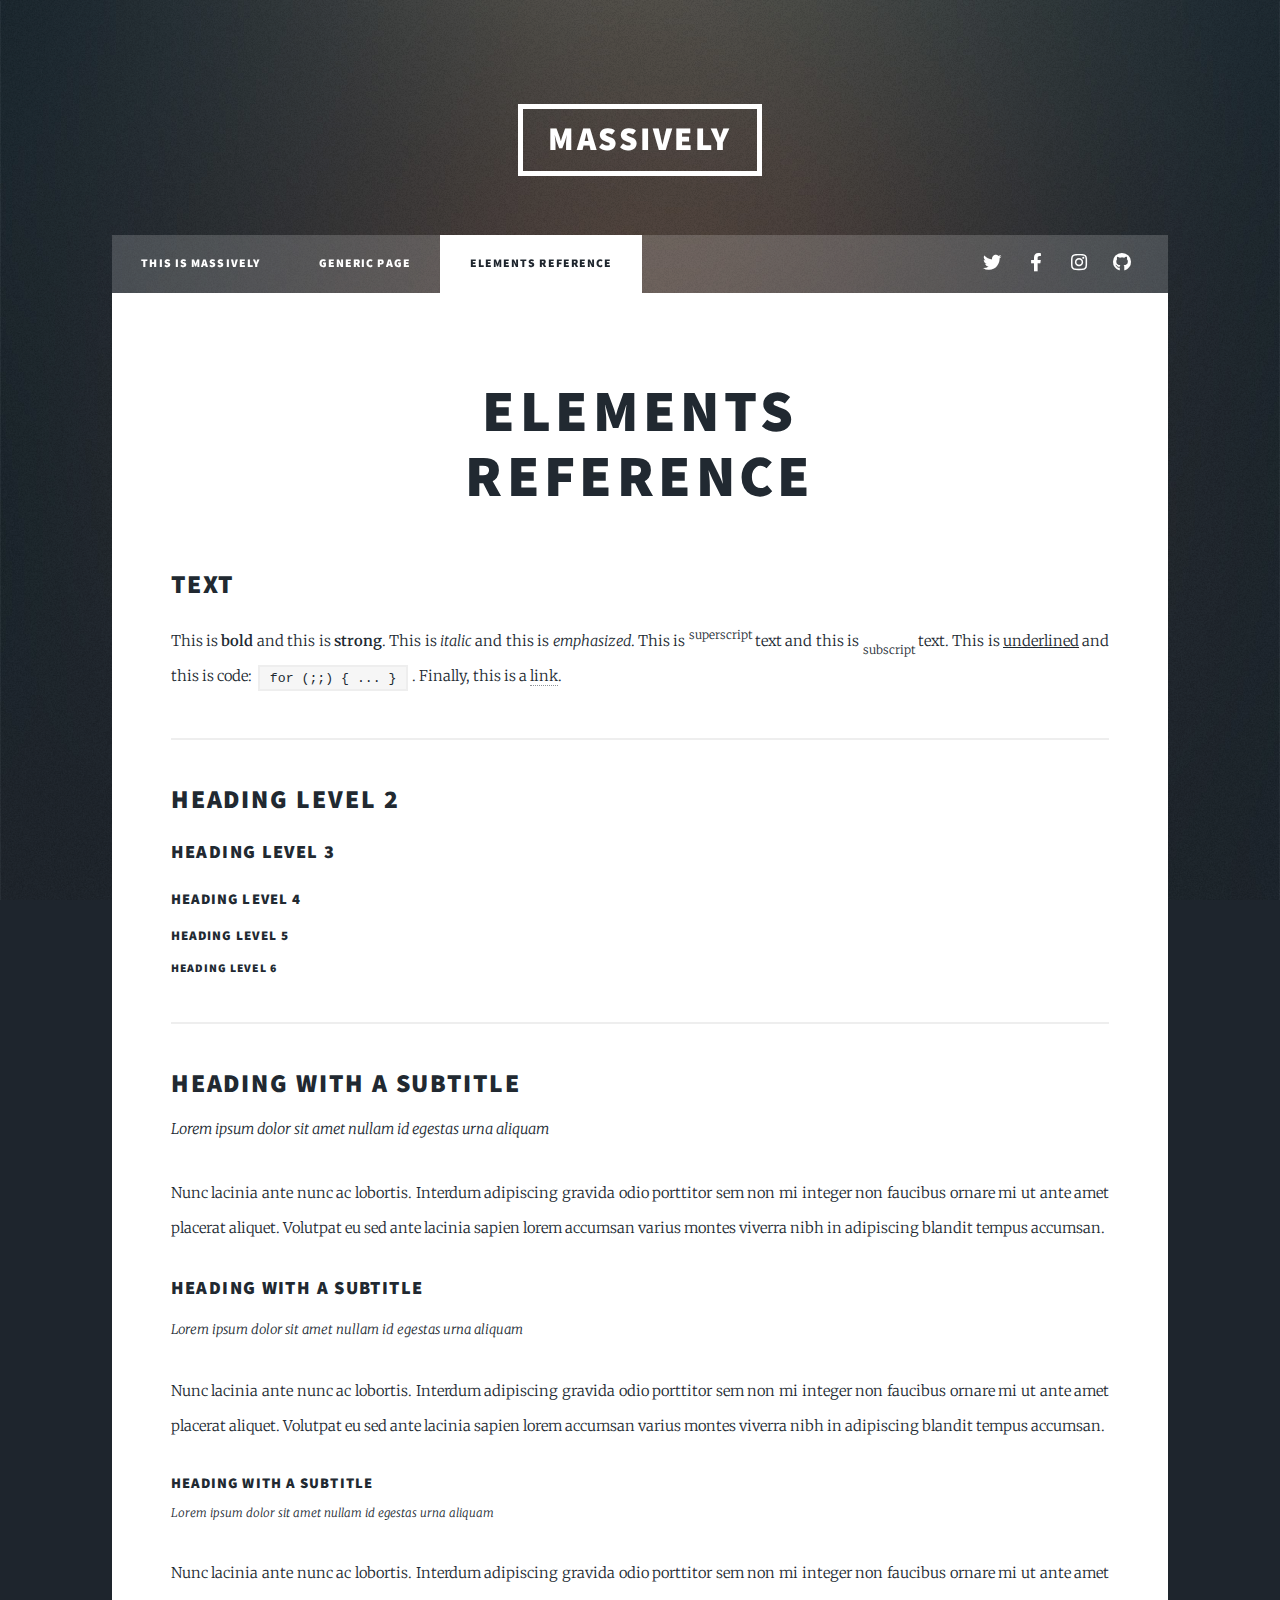
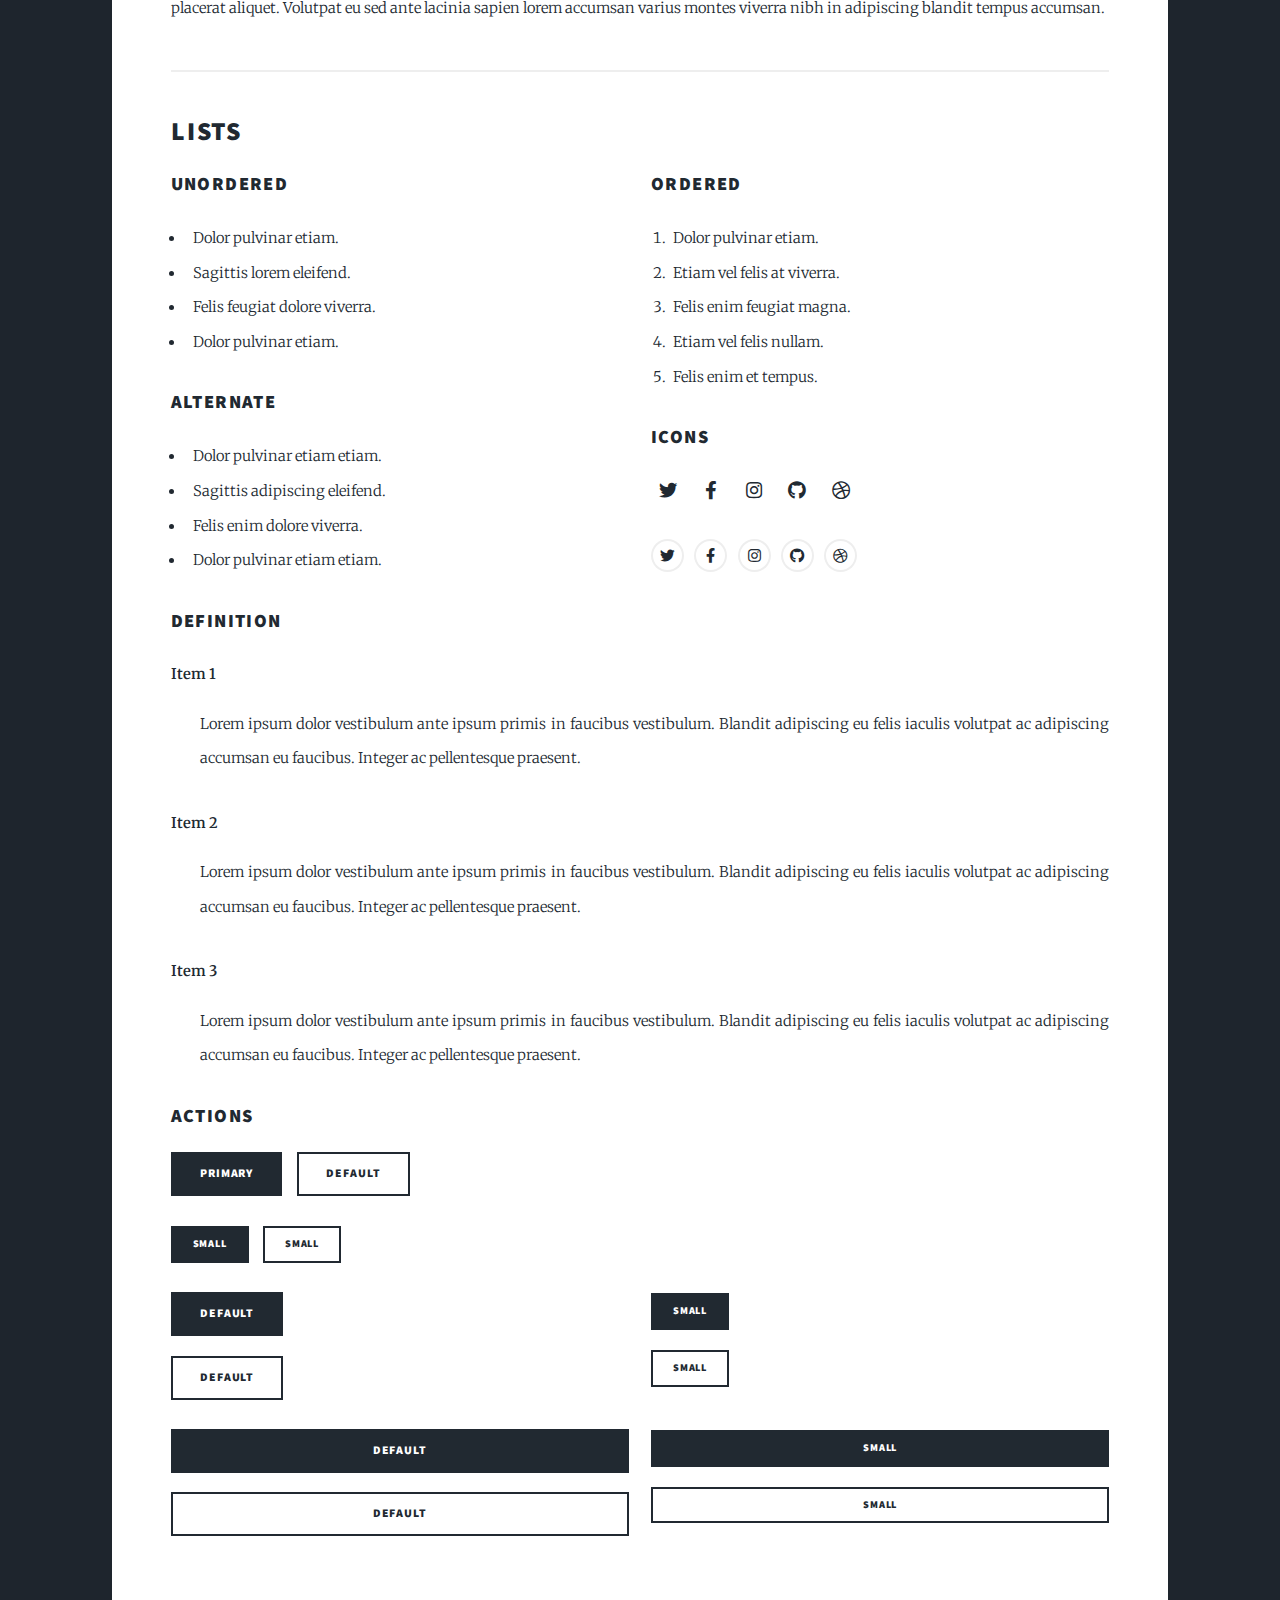
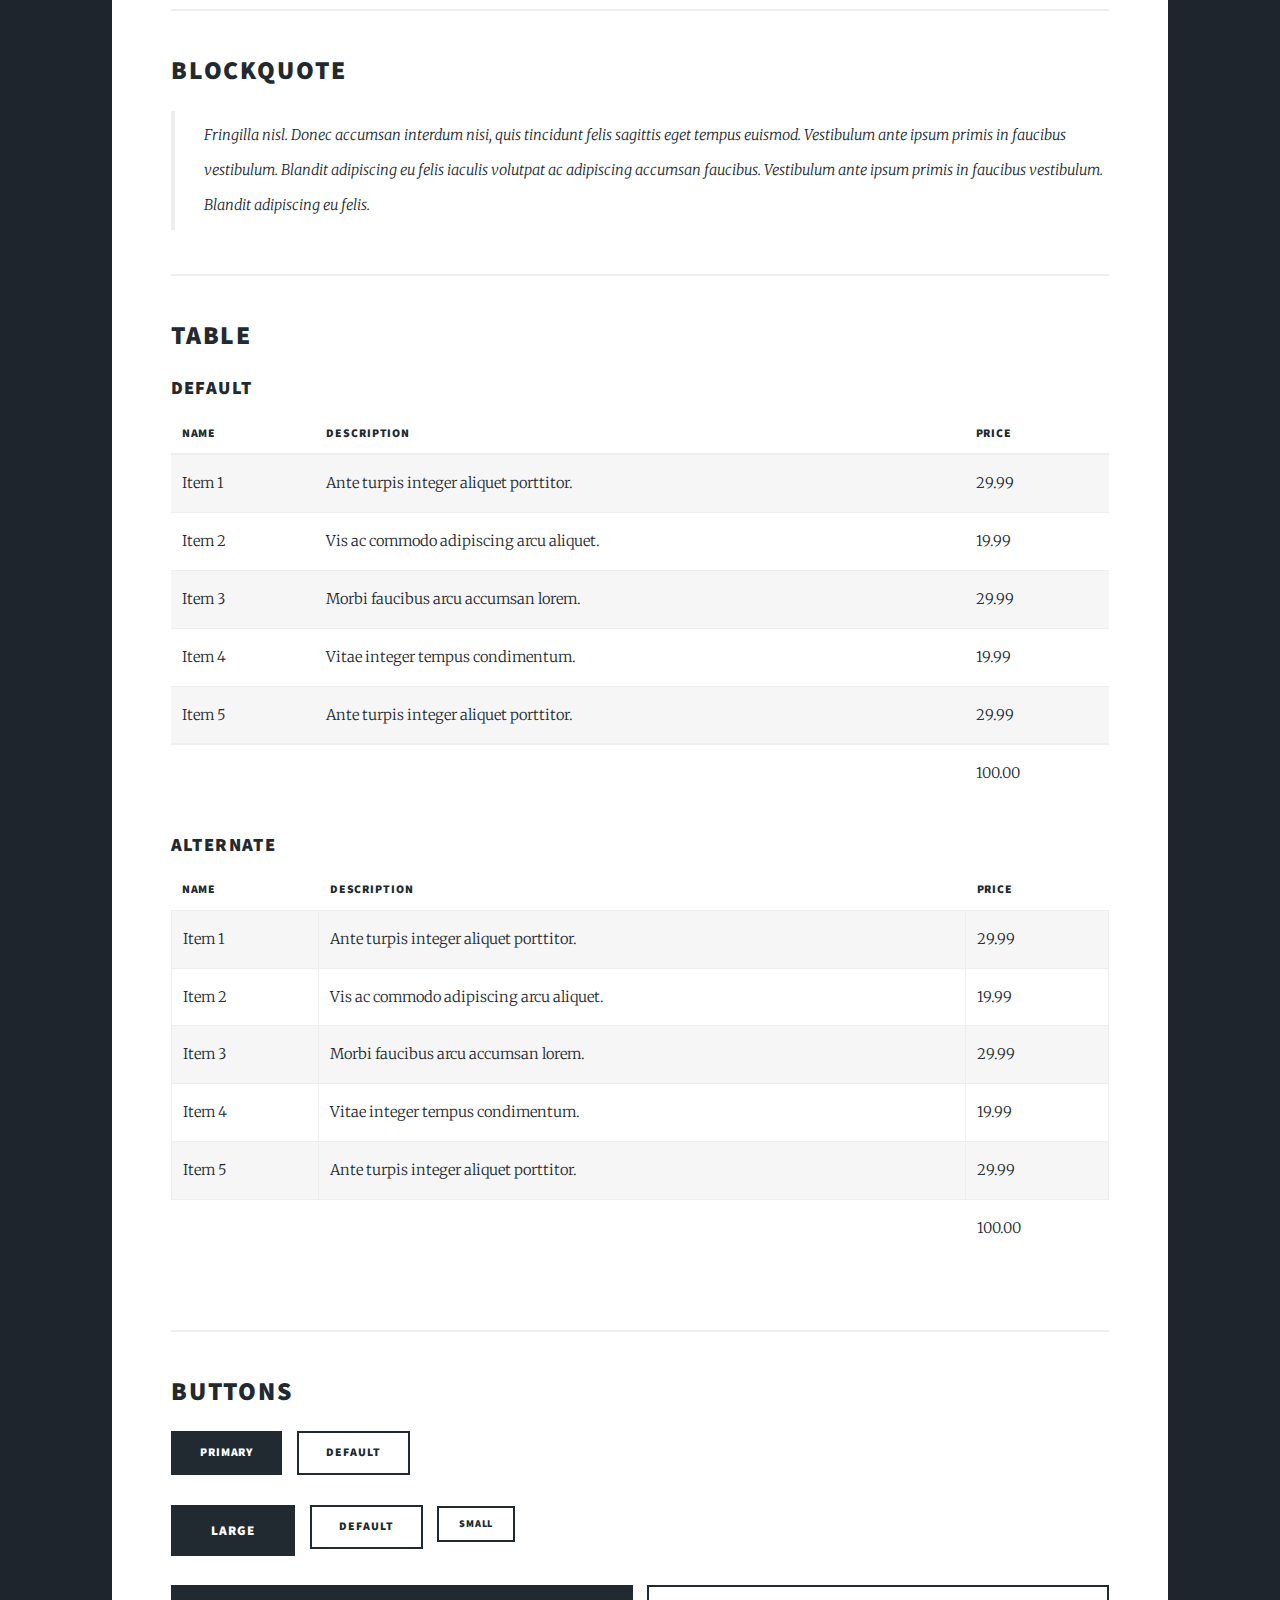
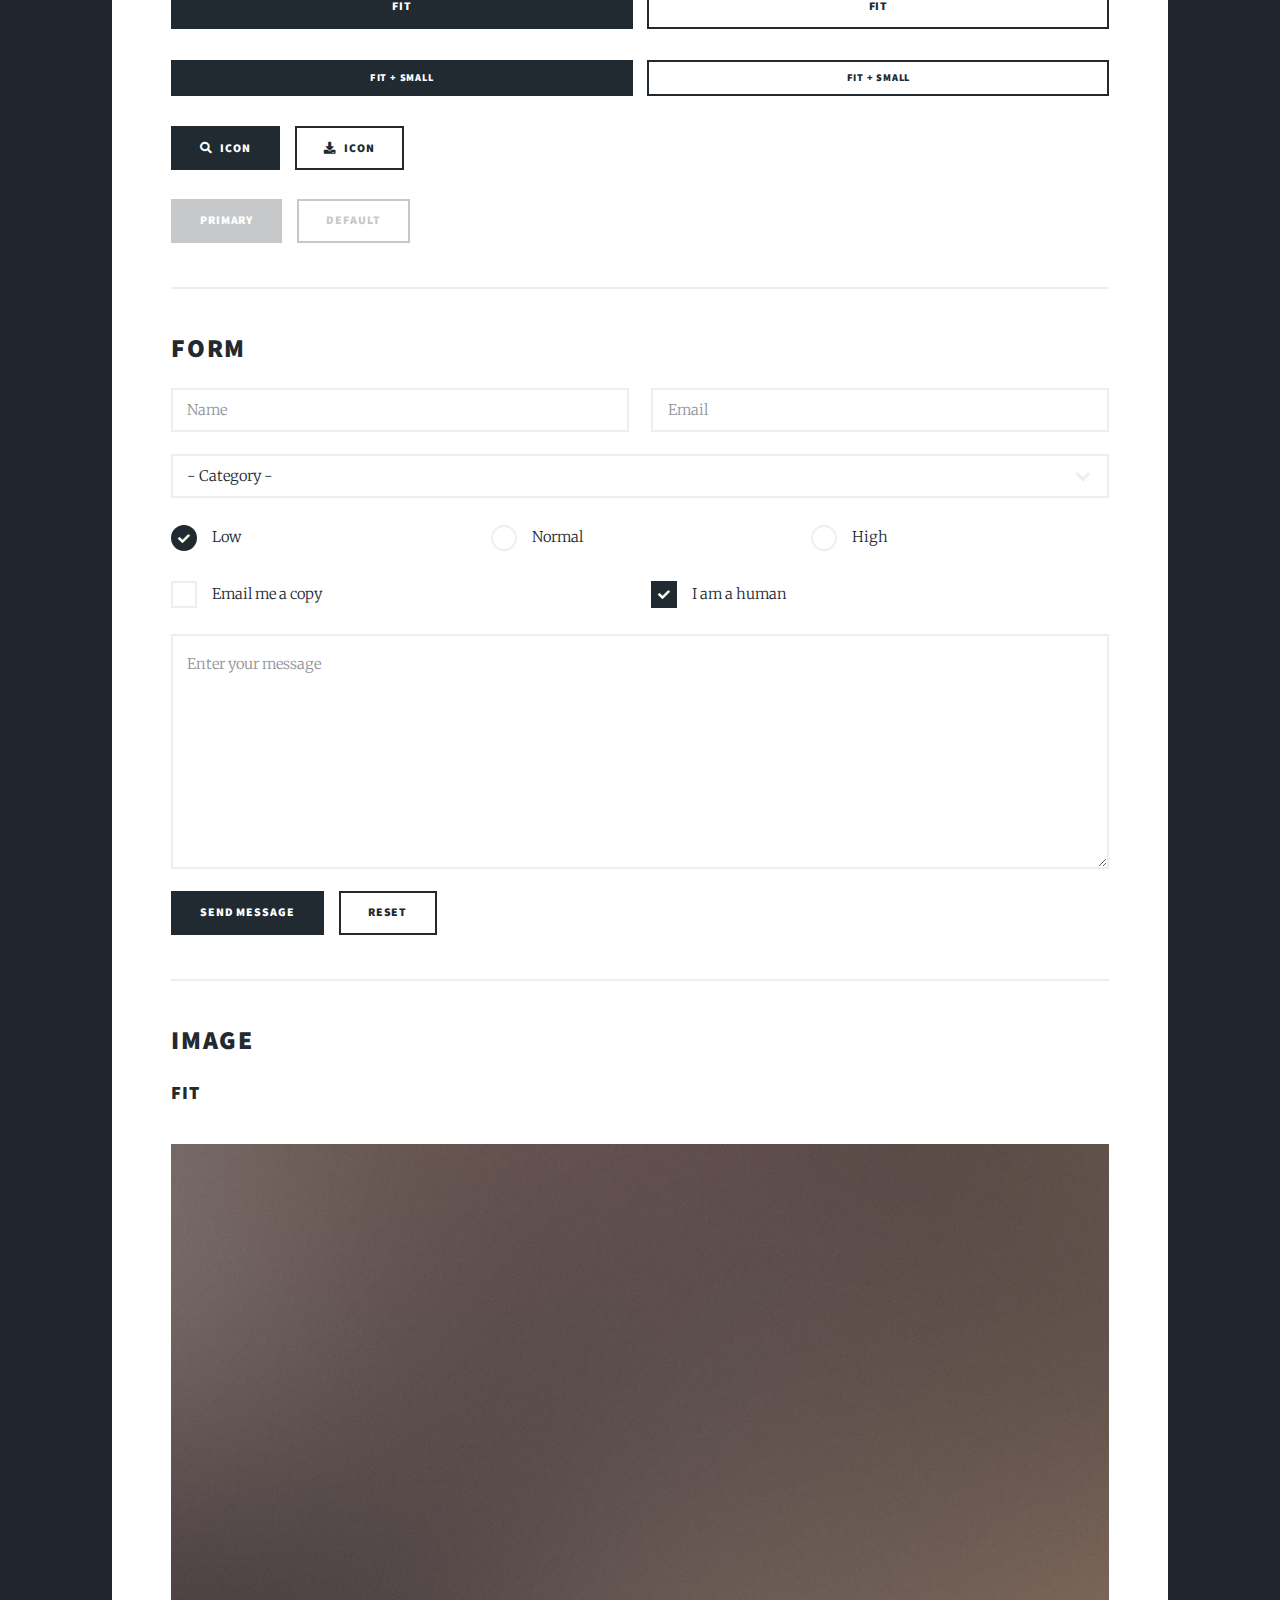
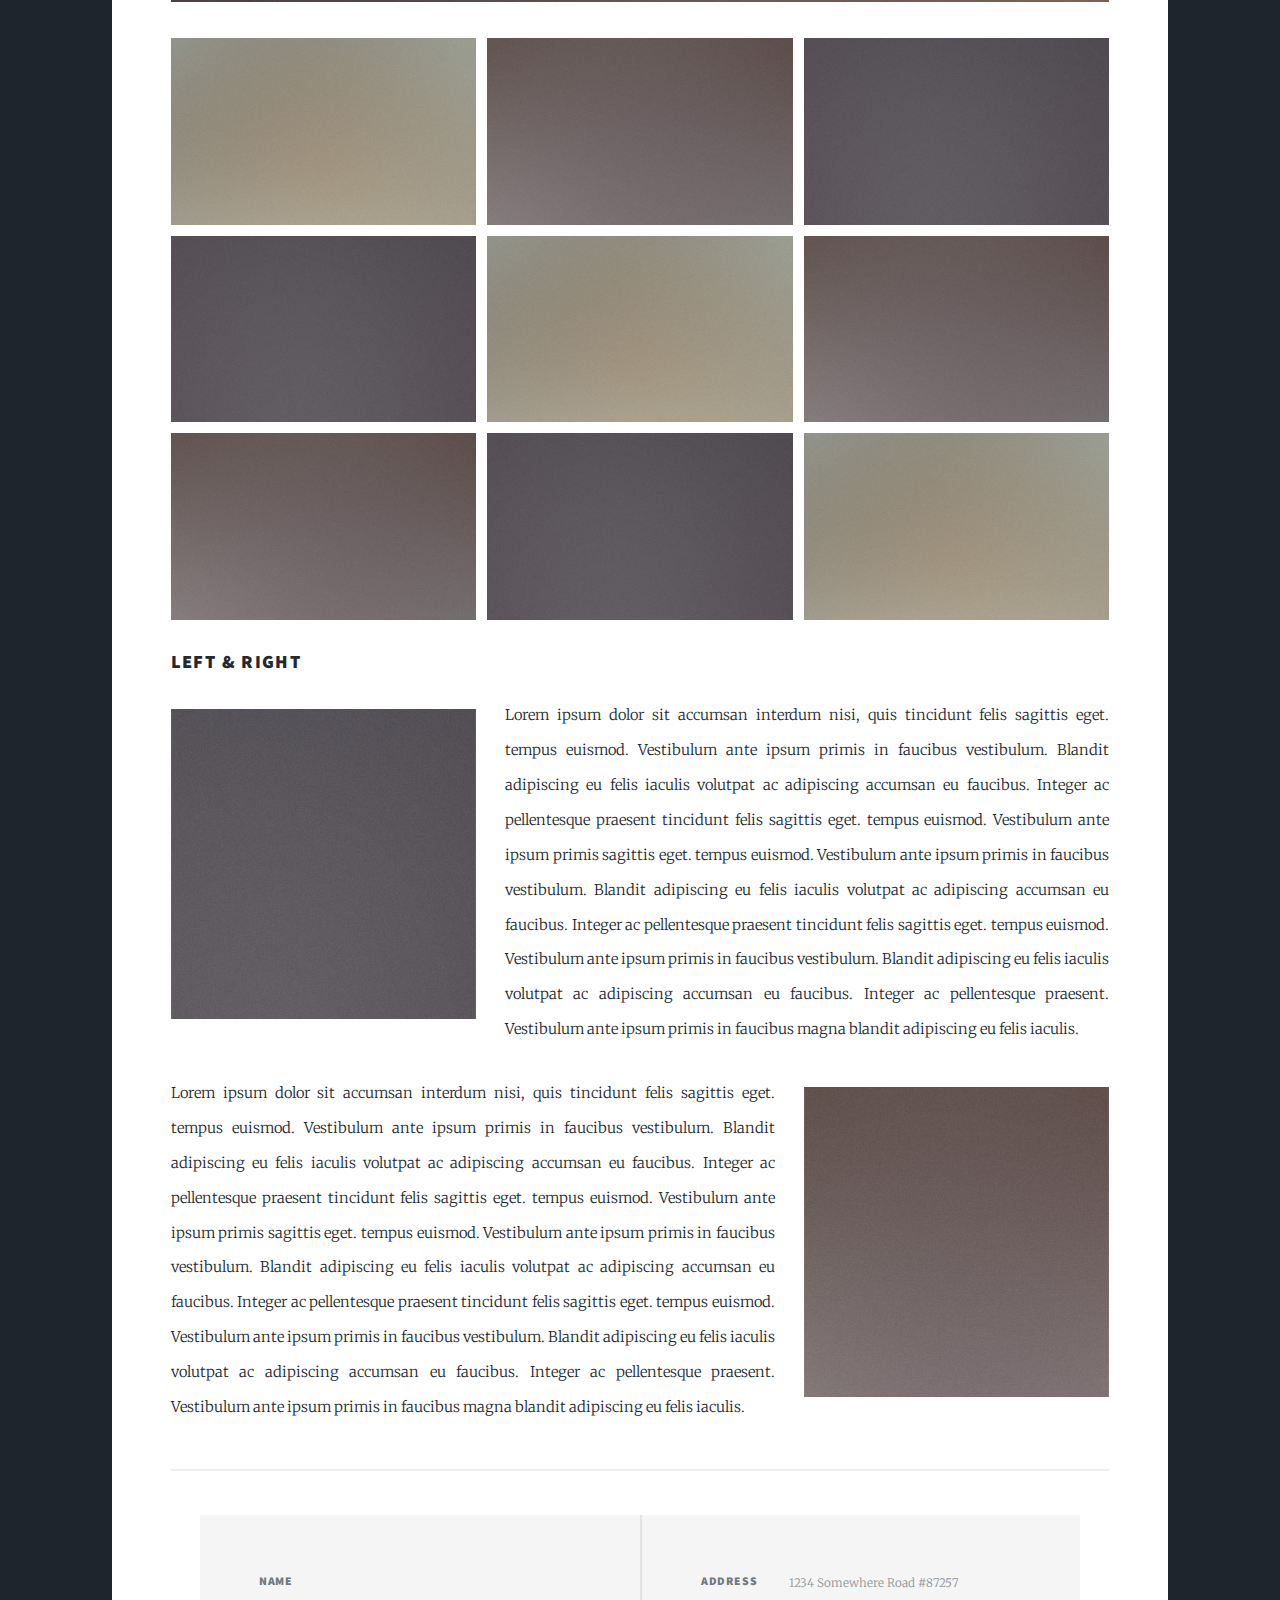
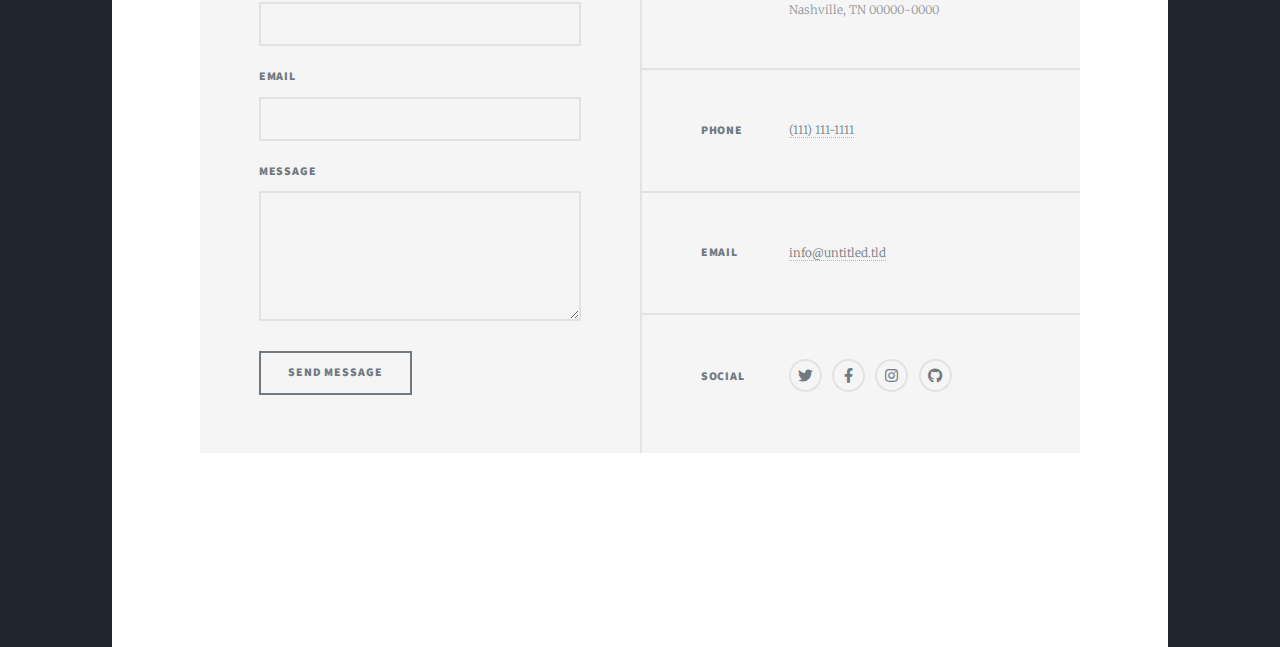
==== commit 80158964: "Update elements.html" ====
--- a/elements.html
+++ b/elements.html
@@ -460,7 +460,7 @@
 							</section>
 							<section>
 								<h3>Phone</h3>
-								<p><a href="#">(000) 000-0000</a></p>
+								<p><a href="#">(111) 111-1111</a></p>
 							</section>
 							<section>
 								<h3>Email</h3>
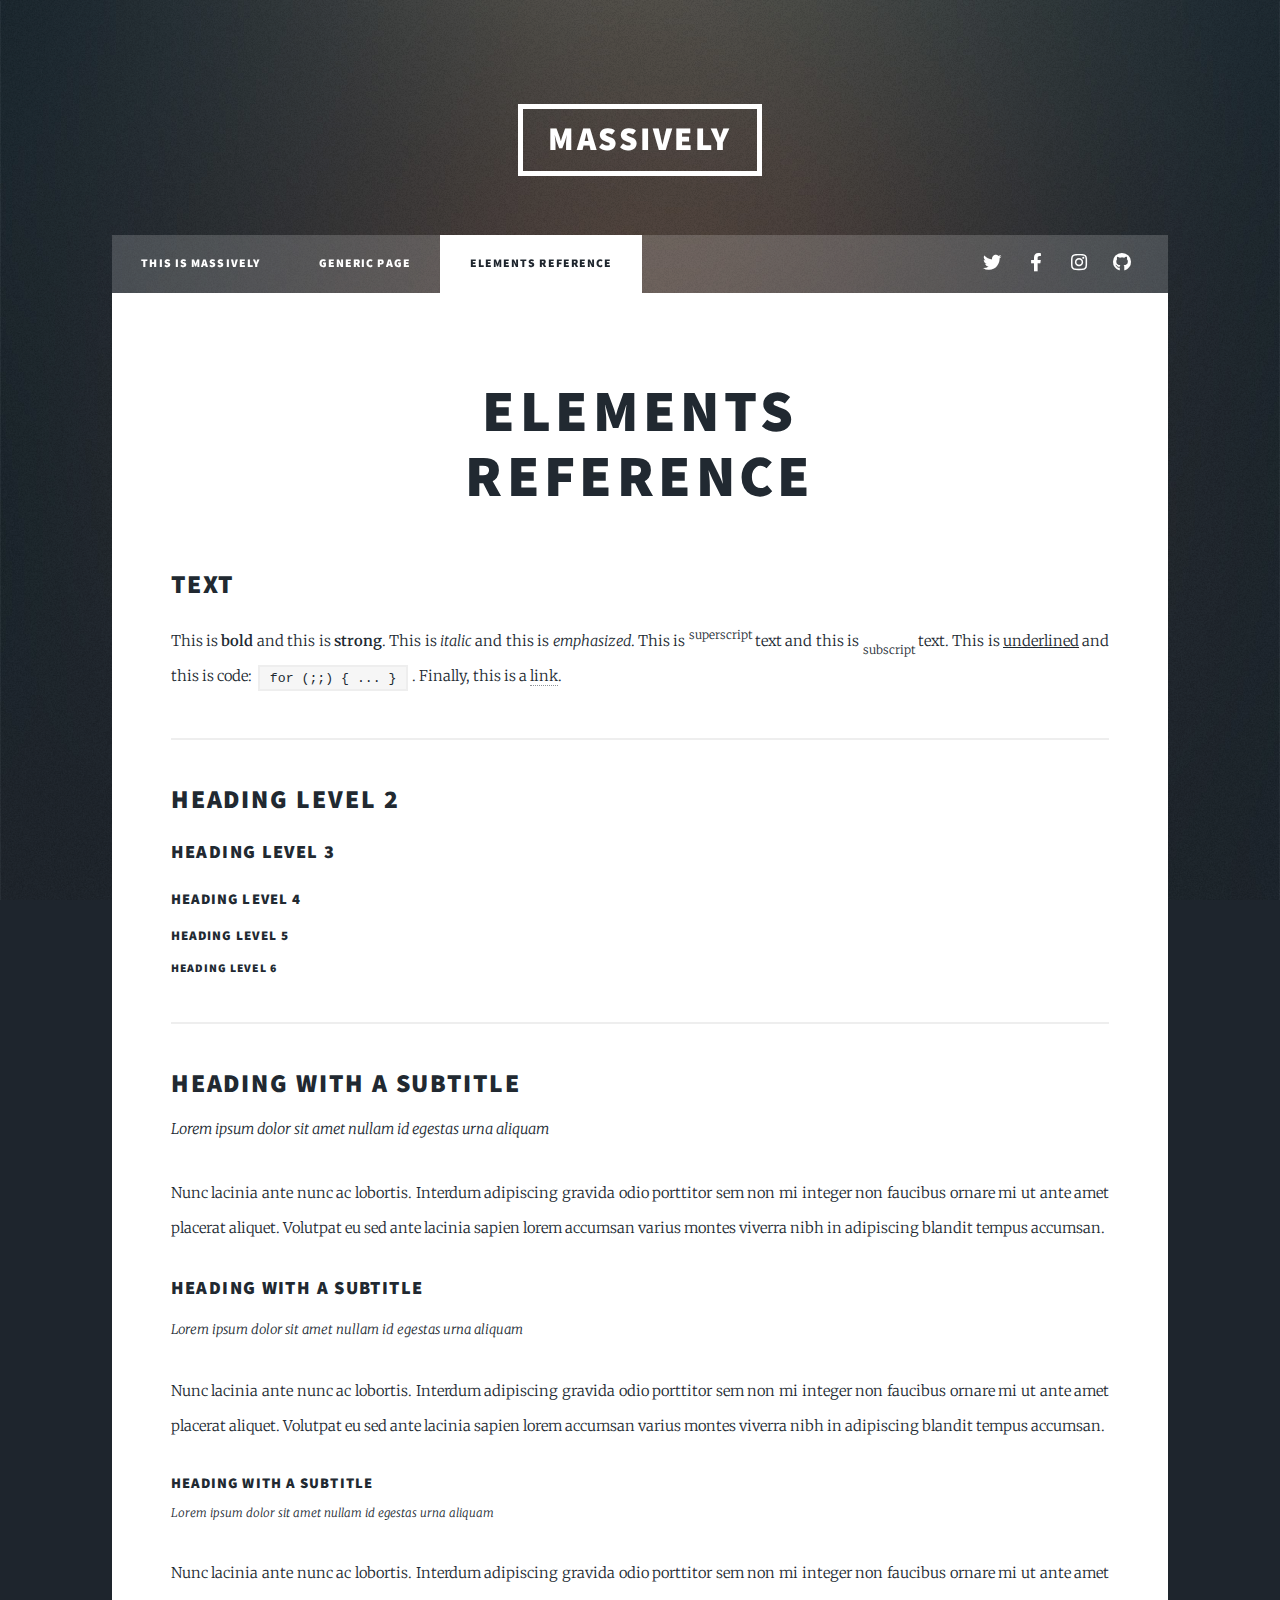
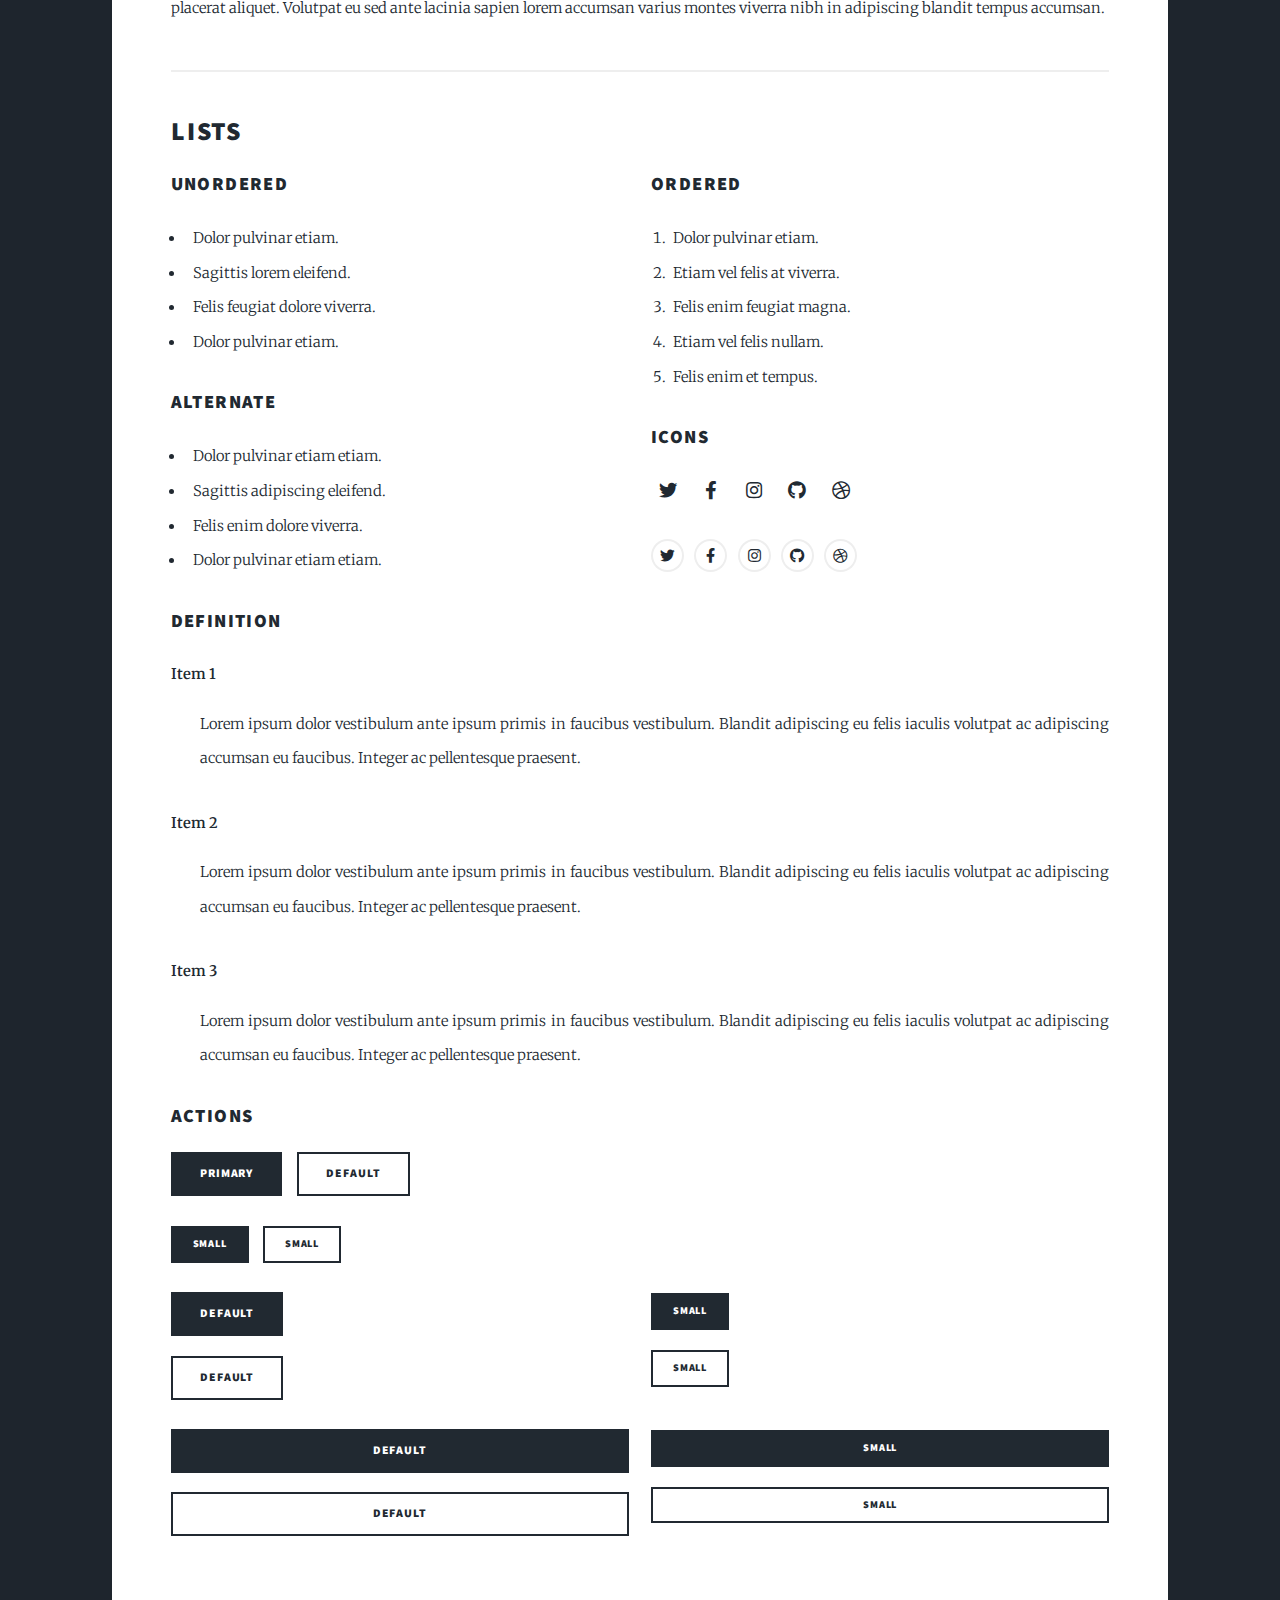
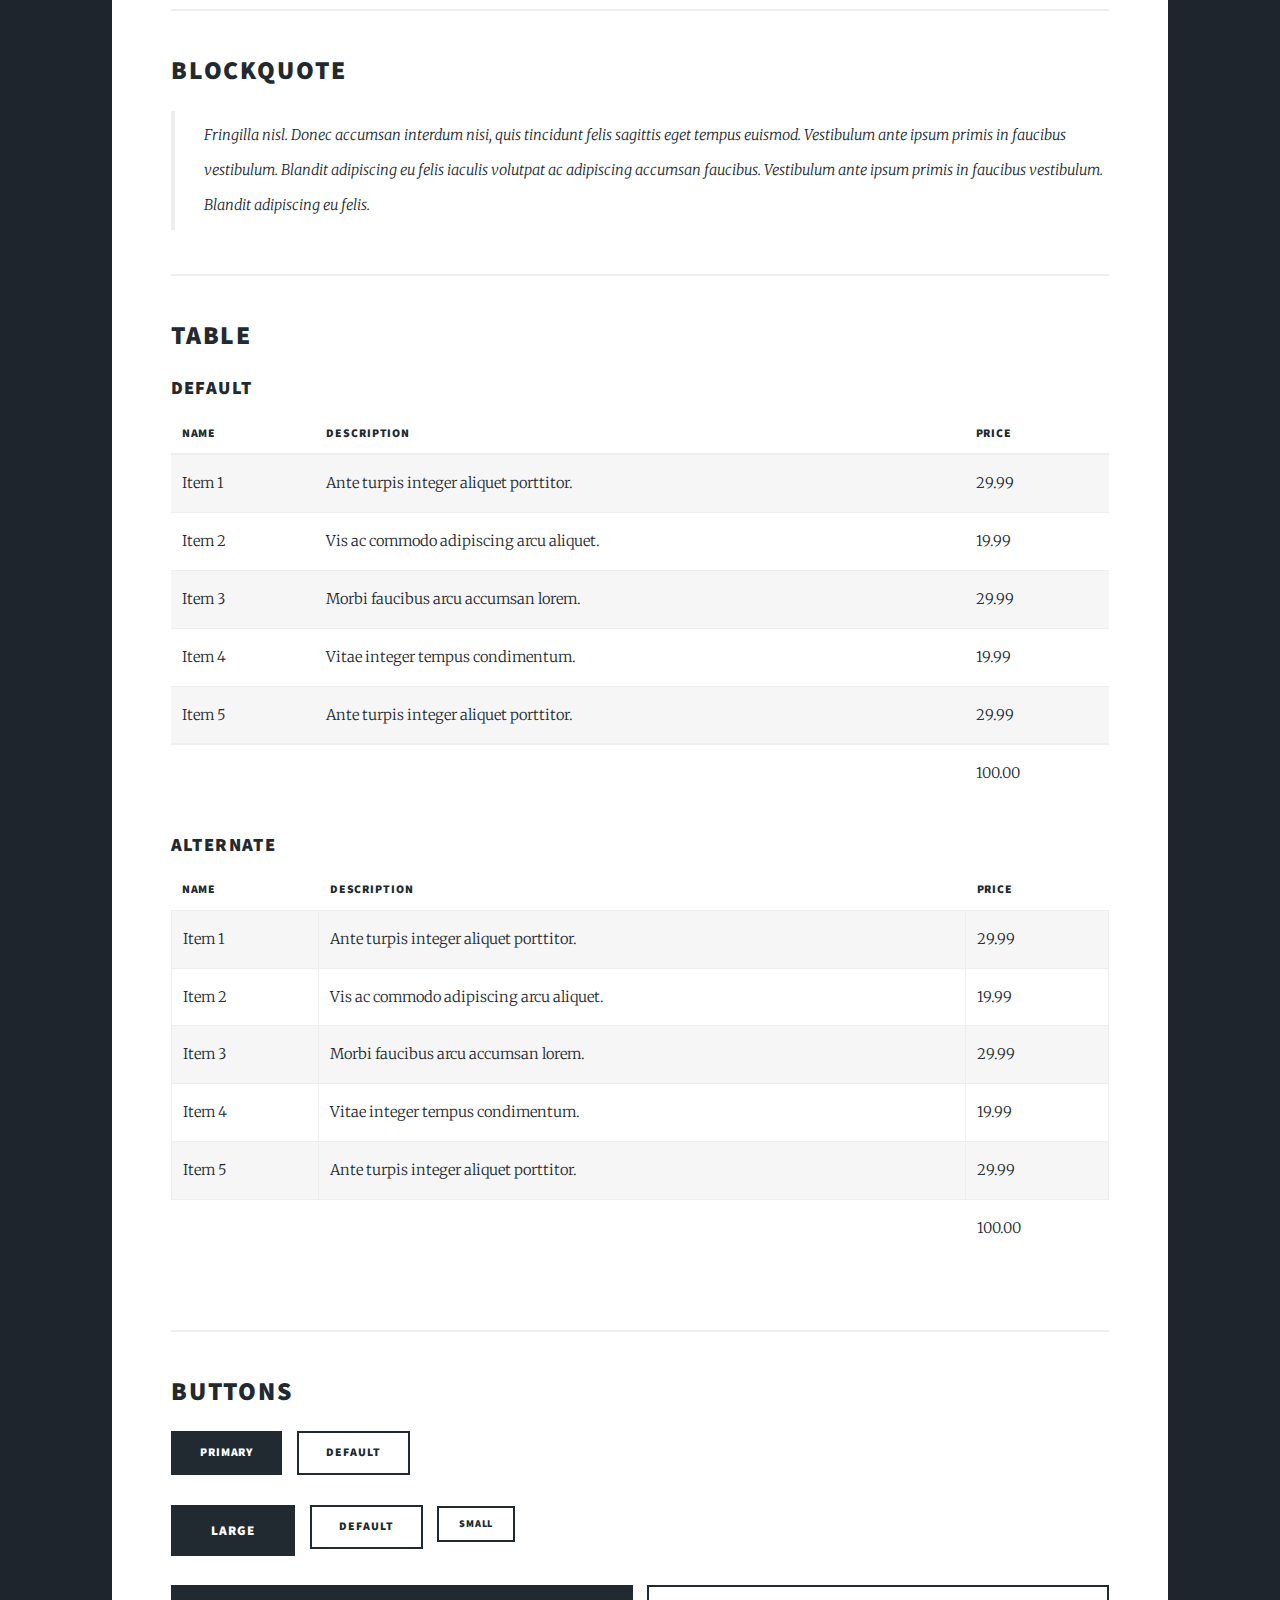
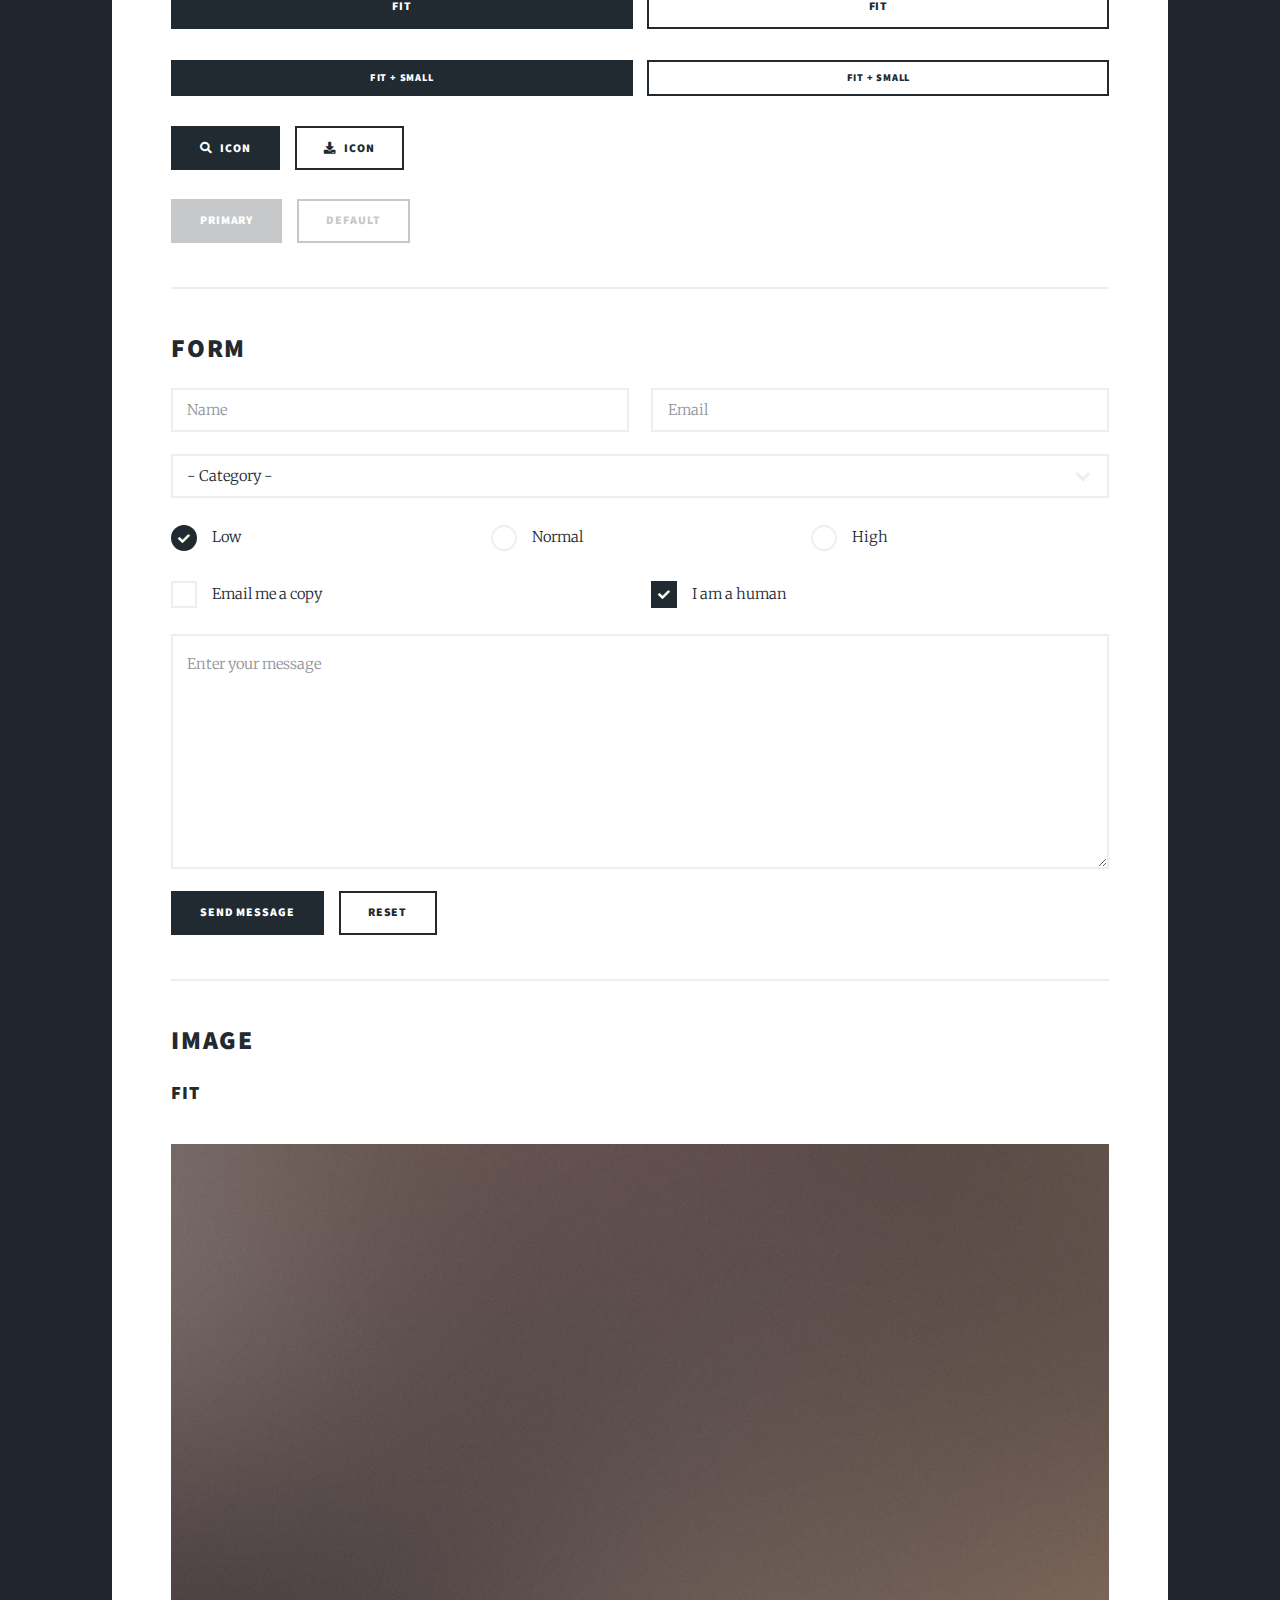
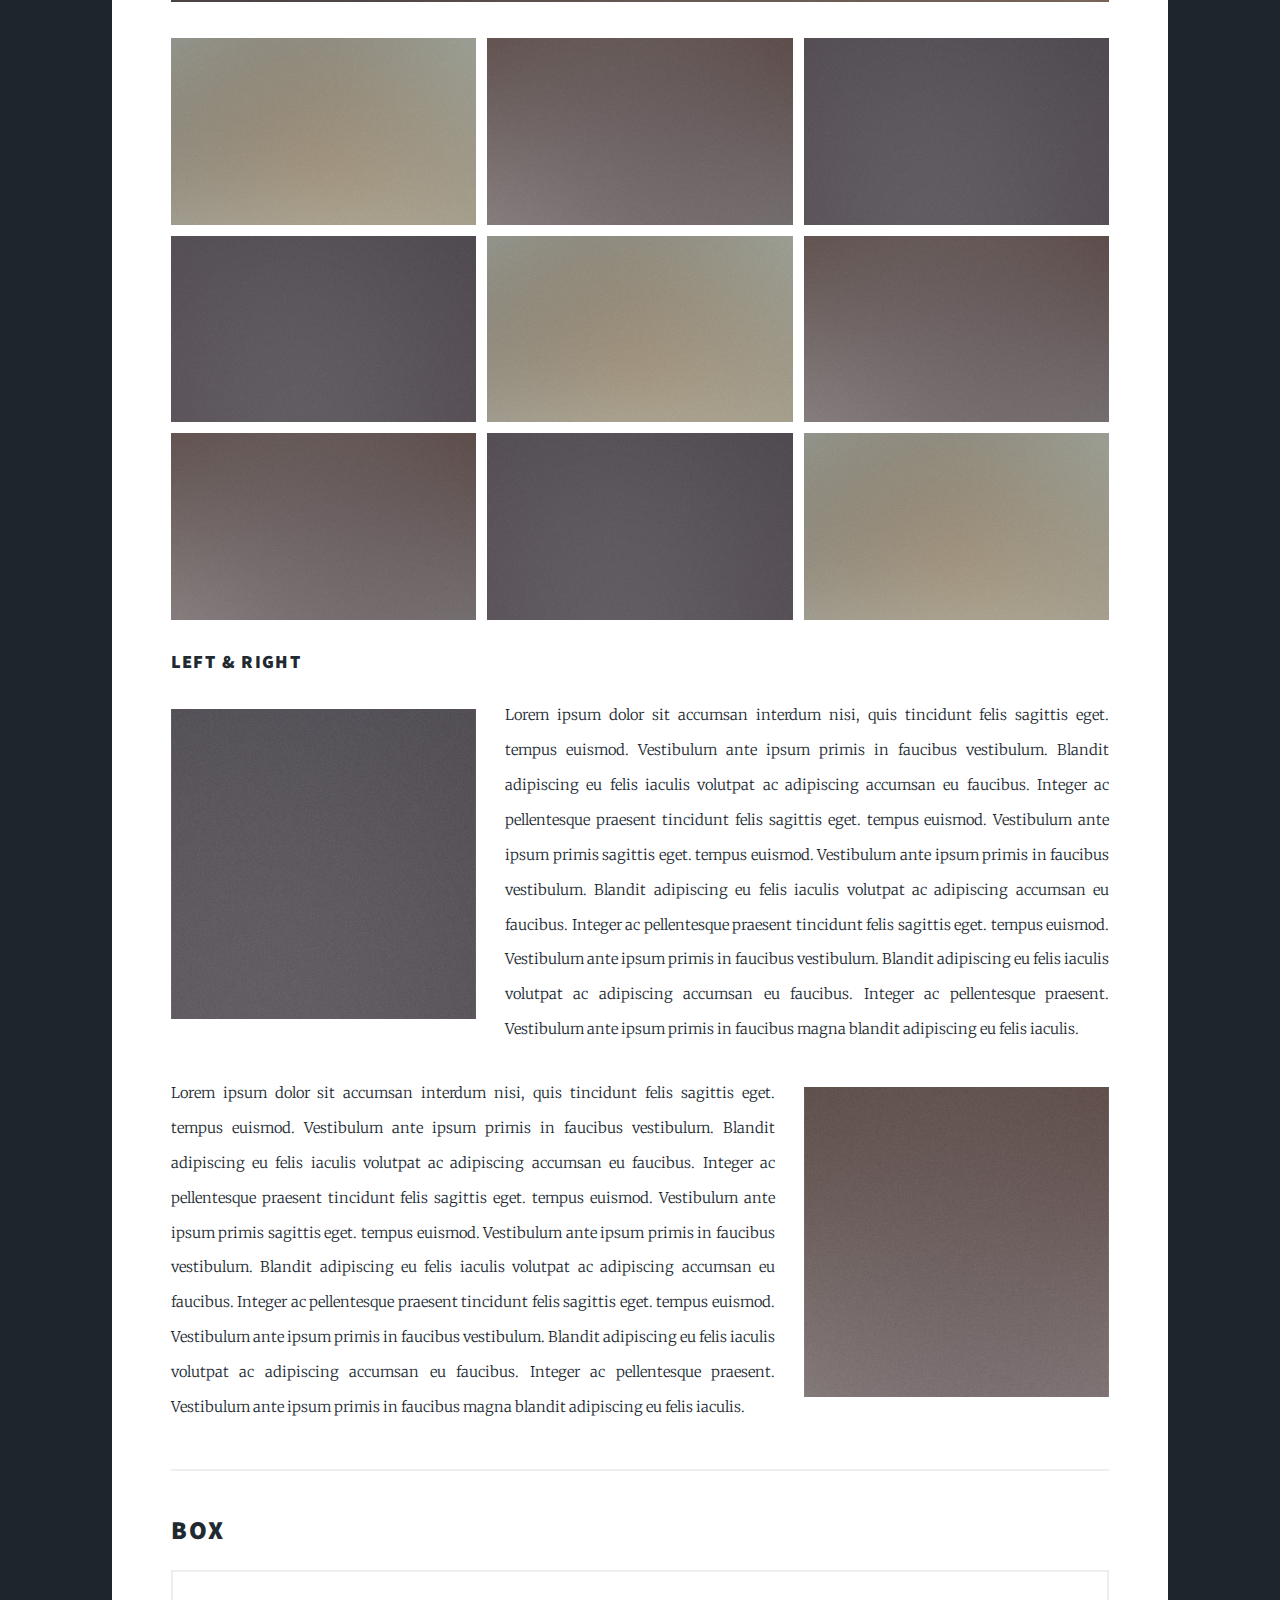
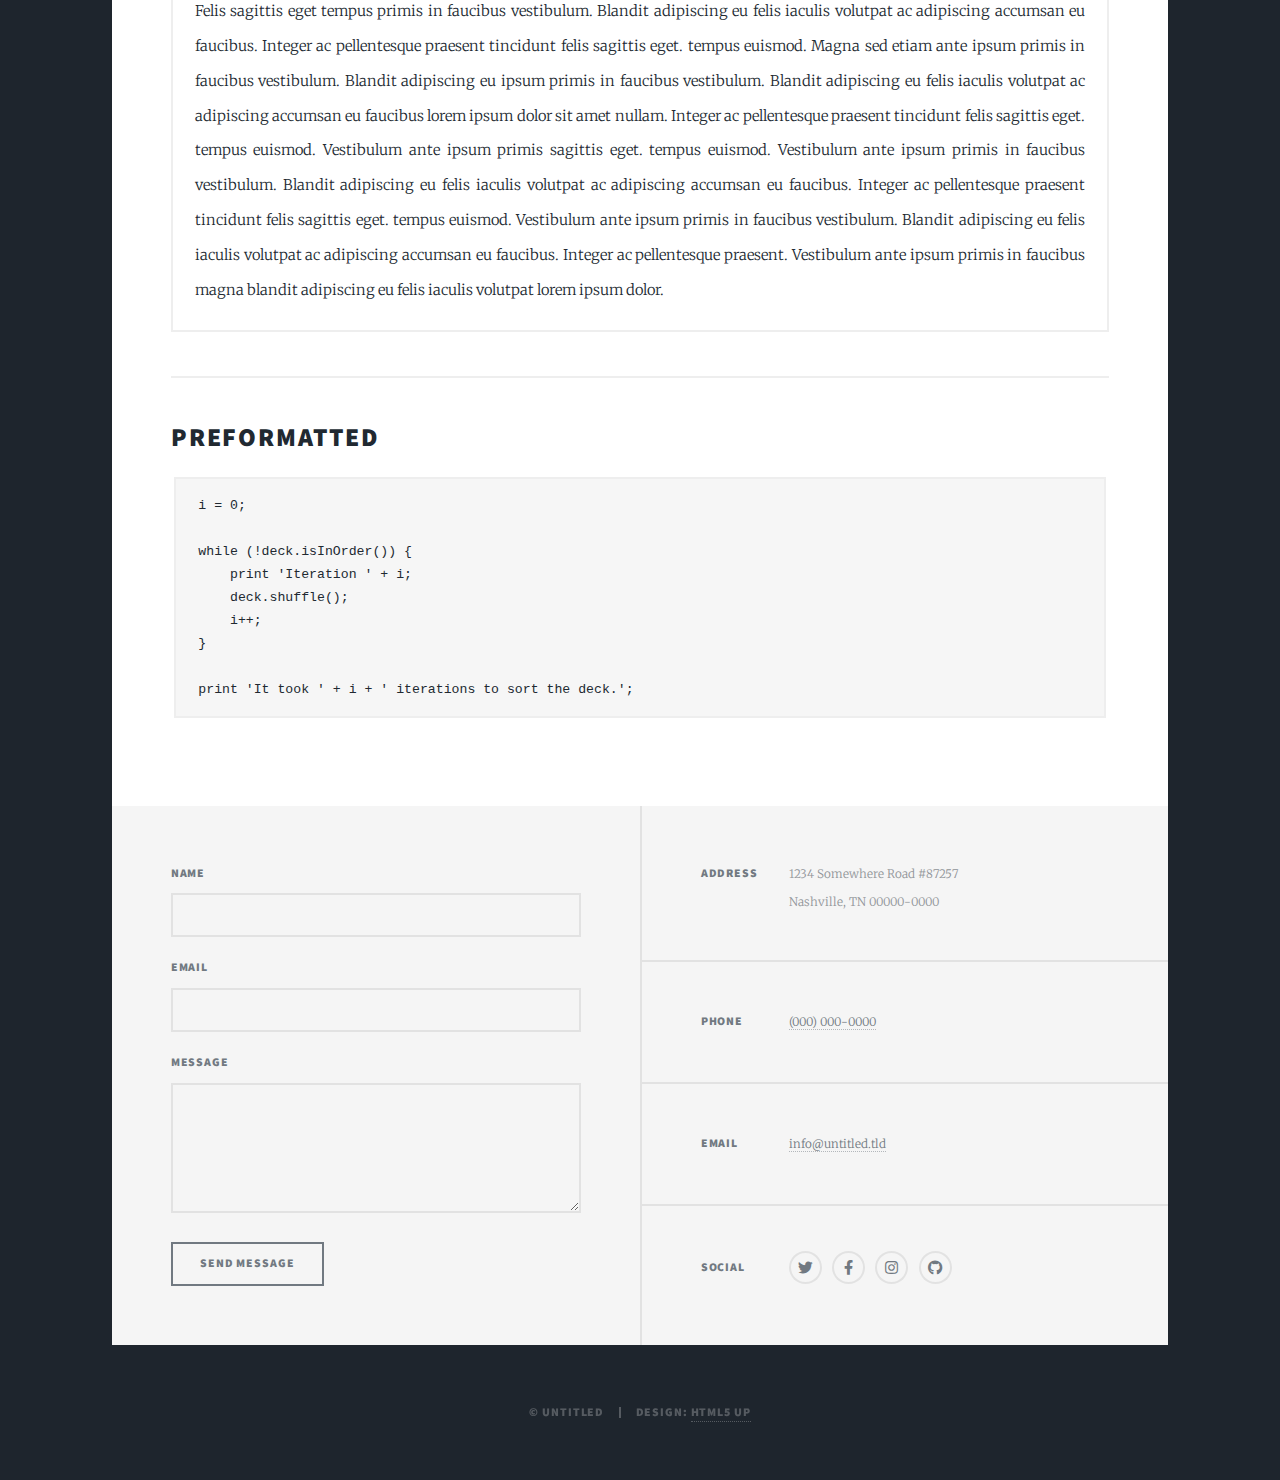
==== commit be208bf1: "Add files via upload" ====
--- a/elements.html
+++ b/elements.html
@@ -404,15 +404,15 @@
 
 									<hr />
 
-								<!-- Box 
-									<!--<h2>Box</h2>
+								<!-- Box -->
+									<h2>Box</h2>
 									<div class="box">
 										<p>Felis sagittis eget tempus primis in faucibus vestibulum. Blandit adipiscing eu felis iaculis volutpat ac adipiscing accumsan eu faucibus. Integer ac pellentesque praesent tincidunt felis sagittis eget. tempus euismod. Magna sed etiam ante ipsum primis in faucibus vestibulum. Blandit adipiscing eu ipsum primis in faucibus vestibulum. Blandit adipiscing eu felis iaculis volutpat ac adipiscing accumsan eu faucibus lorem ipsum dolor sit amet nullam. Integer ac pellentesque praesent tincidunt felis sagittis eget. tempus euismod. Vestibulum ante ipsum primis sagittis eget. tempus euismod. Vestibulum ante ipsum primis in faucibus vestibulum. Blandit adipiscing eu felis iaculis volutpat ac adipiscing accumsan eu faucibus. Integer ac pellentesque praesent tincidunt felis sagittis eget. tempus euismod. Vestibulum ante ipsum primis in faucibus vestibulum. Blandit adipiscing eu felis iaculis volutpat ac adipiscing accumsan eu faucibus. Integer ac pellentesque praesent. Vestibulum ante ipsum primis in faucibus magna blandit adipiscing eu felis iaculis volutpat lorem ipsum dolor.</p>
 									</div>
 
-									<hr /> -->
-
-								<!-- Preformatted Code 
+									<hr />
+
+								<!-- Preformatted Code -->
 									<h2>Preformatted</h2>
 									<pre><code>i = 0;
 
@@ -428,7 +428,7 @@
 							</section>
 
 					</div>
--->
+
 				<!-- Footer -->
 					<footer id="footer">
 						<section>
@@ -460,7 +460,7 @@
 							</section>
 							<section>
 								<h3>Phone</h3>
-								<p><a href="#">(111) 111-1111</a></p>
+								<p><a href="#">(000) 000-0000</a></p>
 							</section>
 							<section>
 								<h3>Email</h3>
@@ -495,4 +495,4 @@
 			<script src="assets/js/main.js"></script>
 
 	</body>
-</html>
+</html>